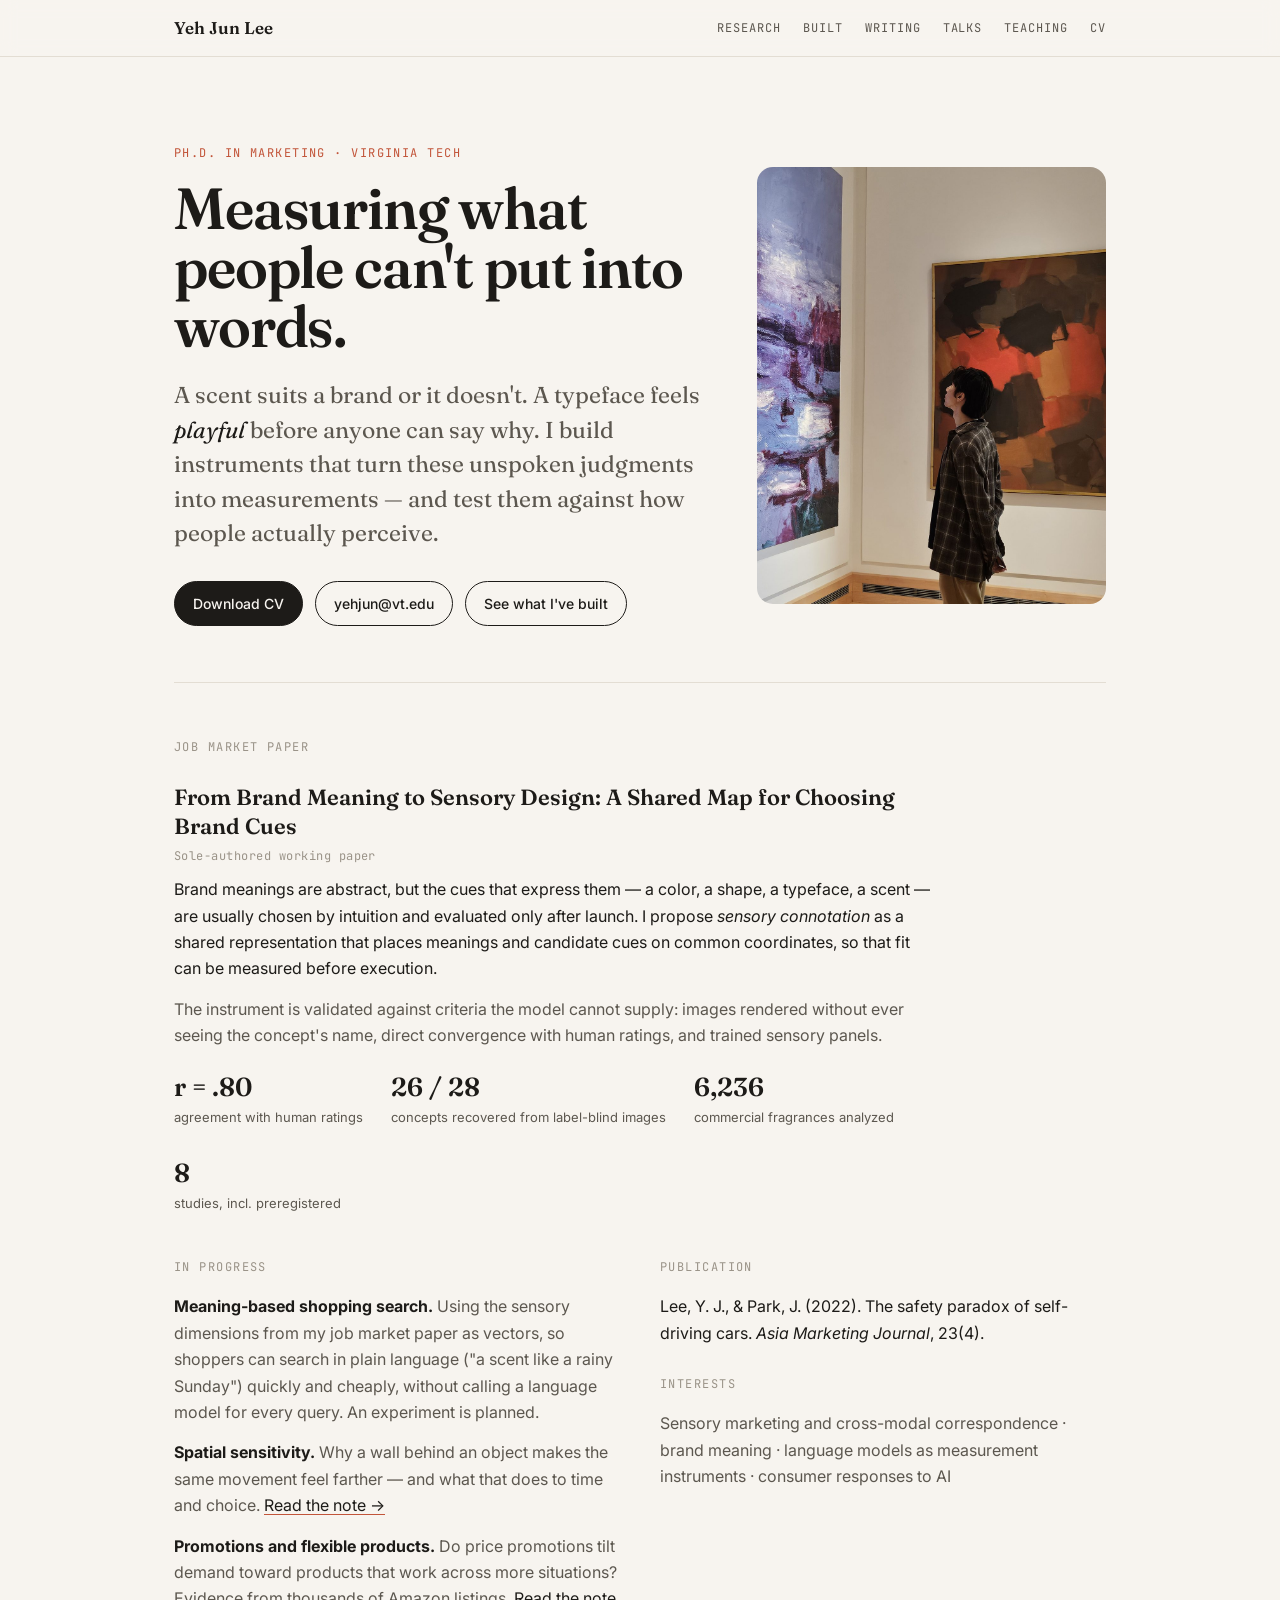
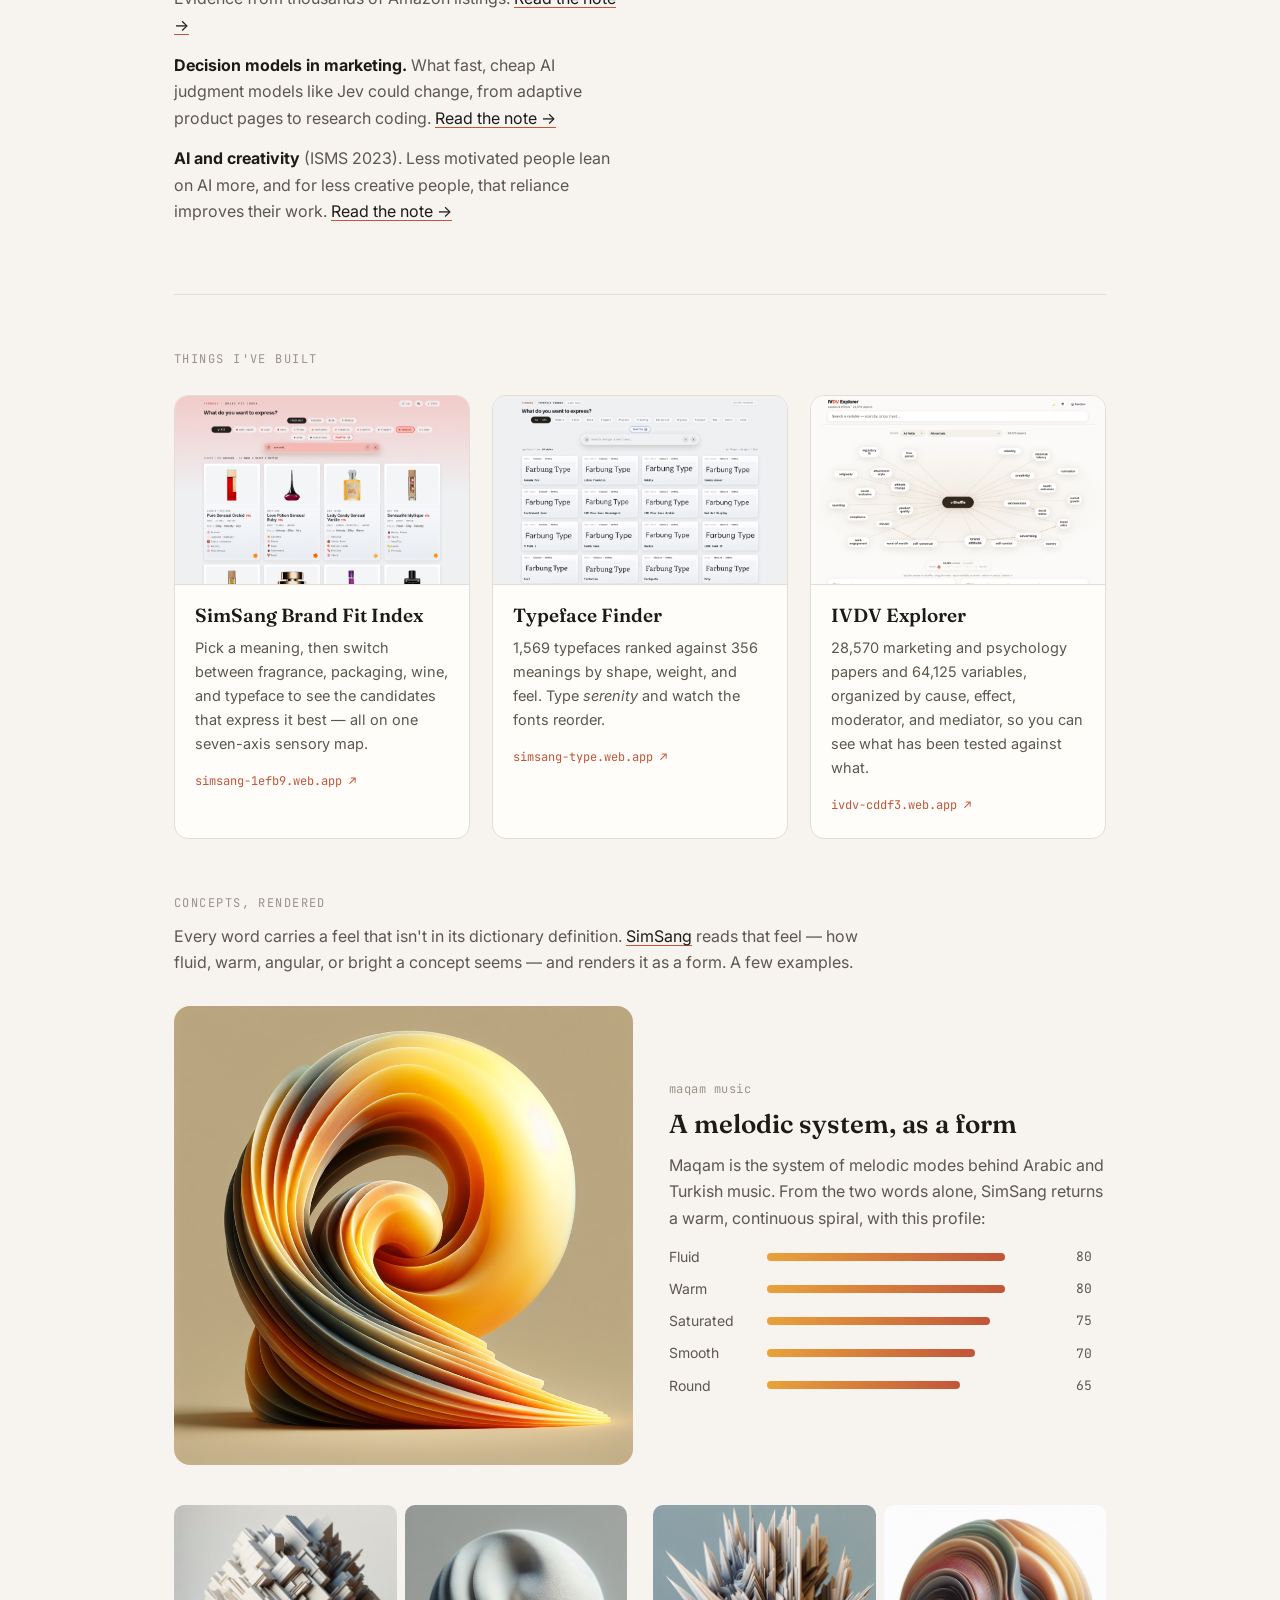
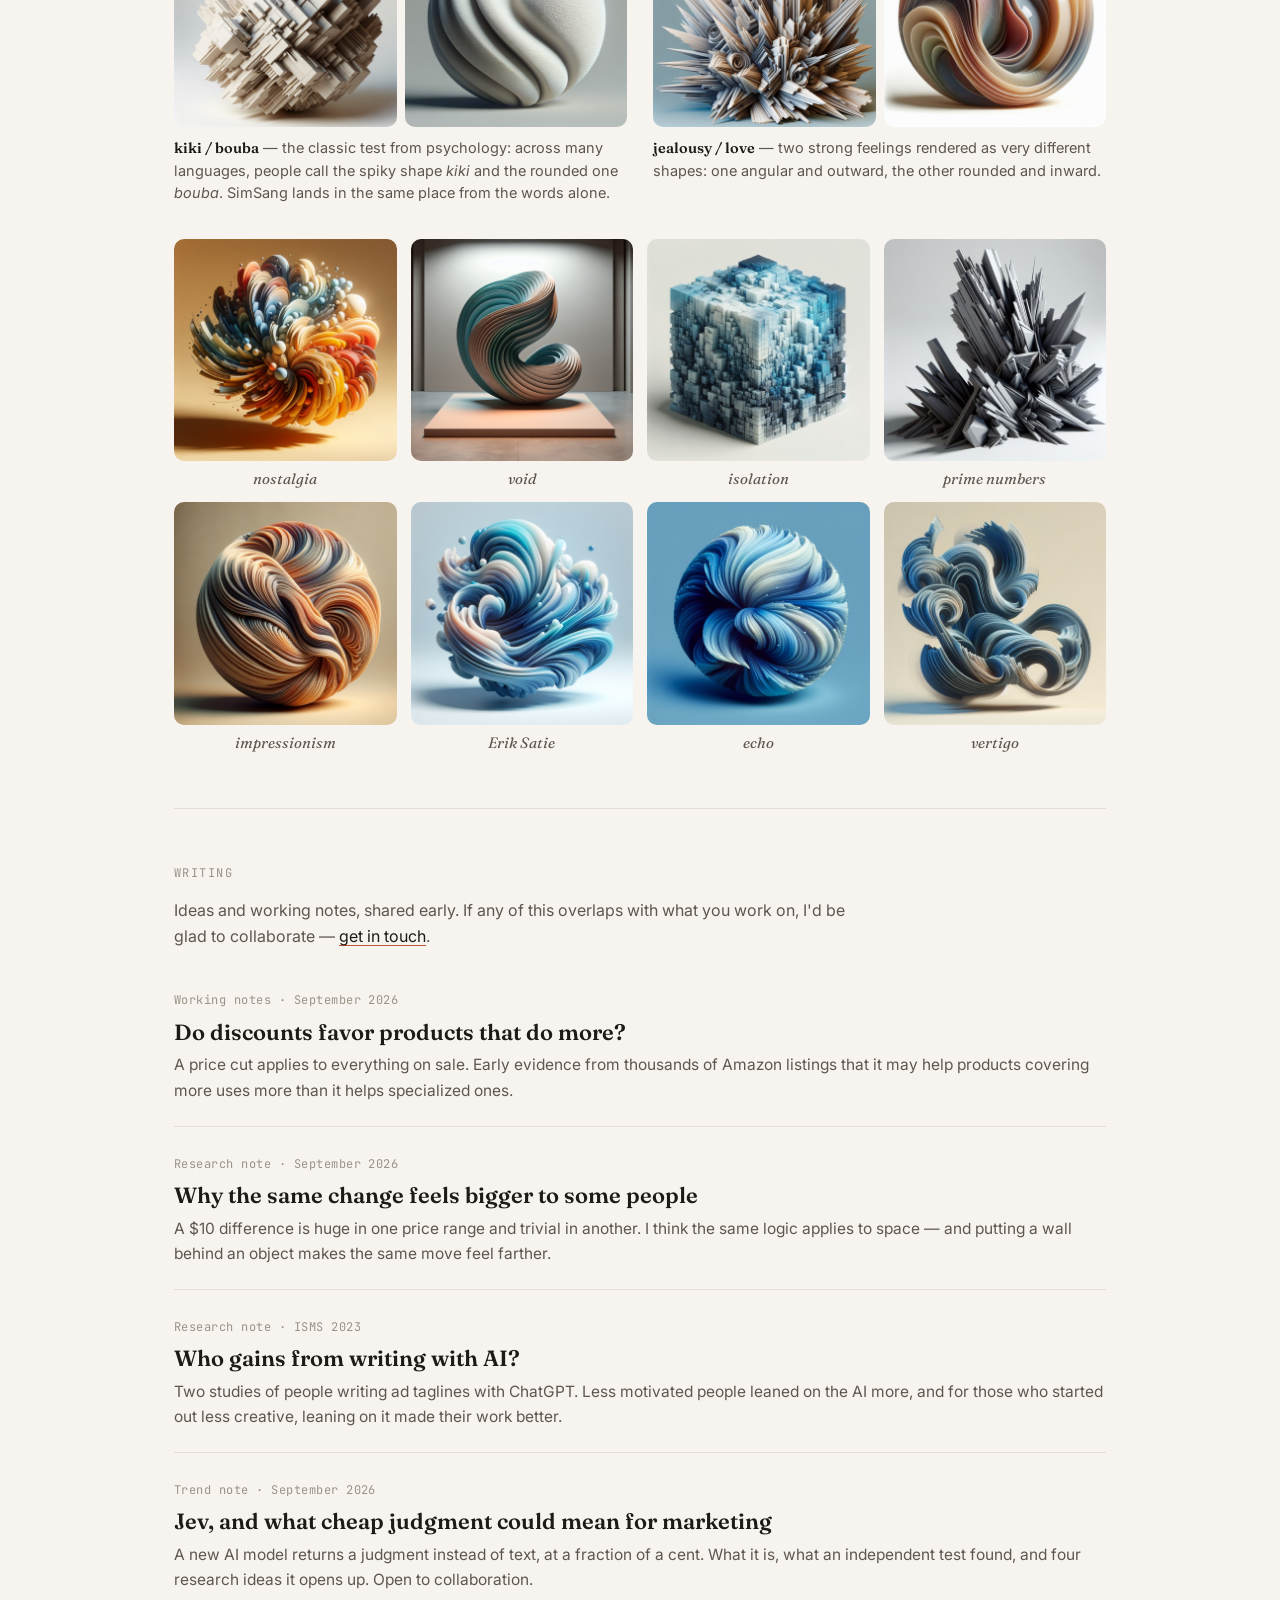
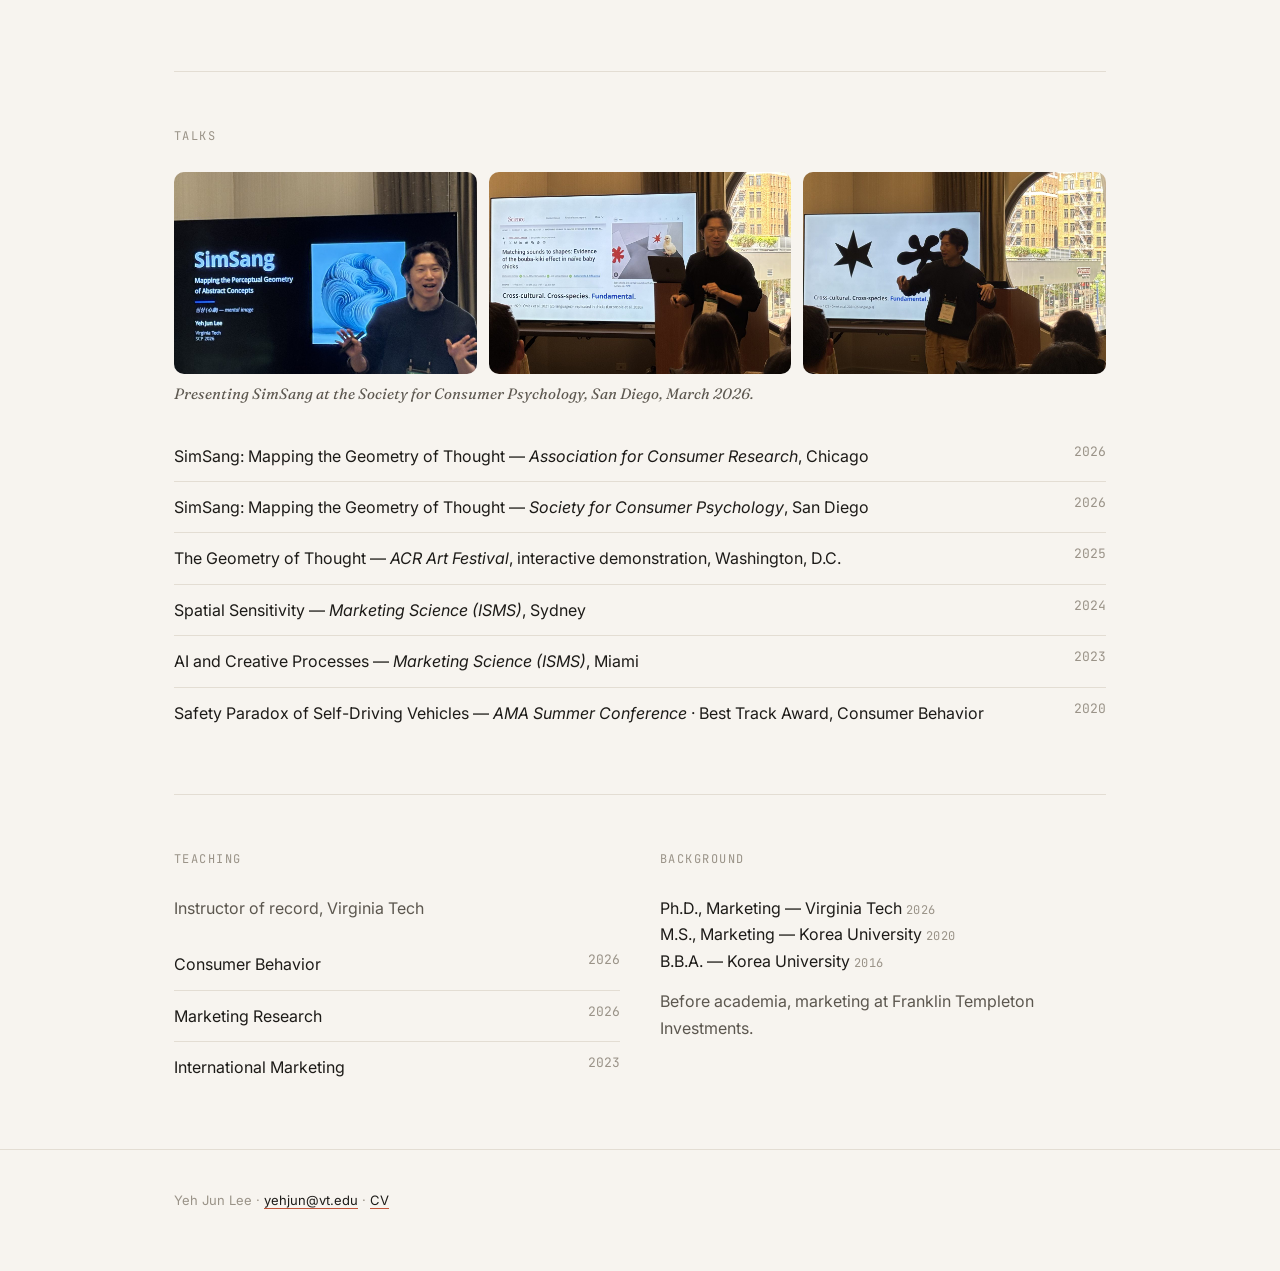
==== index.html @ f9f18fdb "Add gallery hero photo and SCP 2026 talk photos Co-Authored-By: Claude Opus 5.5 <noreply@anthropic.c" ====
<!doctype html>
<html lang="en">
<head>
<meta charset="utf-8">
<meta name="viewport" content="width=device-width, initial-scale=1">
<title>Yeh Jun Lee</title>
<meta name="description" content="Yeh Jun Lee — Ph.D. in Marketing, Virginia Tech. Measuring what people can't put into words: sensory meaning, brand cues, and language models as validated instruments.">
<link rel="preconnect" href="https://fonts.googleapis.com"><link rel="preconnect" href="https://fonts.gstatic.com" crossorigin>
<link href="https://fonts.googleapis.com/css2?family=Fraunces:opsz,wght@9..144,400;9..144,600&family=Inter:wght@400;500;600&family=JetBrains+Mono:wght@400&display=swap" rel="stylesheet">
<link rel="stylesheet" href="style.css">
</head>
<body>

<nav><div class="wrap">
  <a class="name" href="#">Yeh Jun Lee</a>
  <div class="links"><a href="#research">Research</a><a href="#built">Built</a><a href="#writing">Writing</a><a href="#talks">Talks</a><a href="#teaching">Teaching</a><a href="Lee_YehJun_CV.pdf">CV</a></div>
</div></nav>

<div class="wrap">

<header class="hero">
  <div>
    <p class="kicker">Ph.D. in Marketing · Virginia Tech</p>
    <h1>Measuring what people can't put into words.</h1>
    <p class="lede">A scent suits a brand or it doesn't. A typeface feels <em>playful</em> before anyone can say why. I build instruments that turn these unspoken judgments into measurements — and test them against how people actually perceive.</p>
    <div class="meta">
      <a class="btn solid" href="Lee_YehJun_CV.pdf">Download CV</a>
      <a class="btn" href="mailto:yehjun@vt.edu">yehjun@vt.edu</a>
      <a class="btn" href="#built">See what I've built</a>
    </div>
  </div>
  <figure class="hero-photo"><img src="img/photos/gallery.jpg" alt="Yeh Jun Lee looking at abstract paintings in a gallery"></figure>
</header>

<section id="research">
  <h2>Job market paper</h2>
  <div class="paper">
    <h3>From Brand Meaning to Sensory Design: A Shared Map for Choosing Brand Cues</h3>
    <span class="tag">Sole-authored working paper</span>
    <p>Brand meanings are abstract, but the cues that express them — a color, a shape, a typeface, a scent — are usually chosen by intuition and evaluated only after launch. I propose <em>sensory connotation</em> as a shared representation that places meanings and candidate cues on common coordinates, so that fit can be measured before execution.</p>
    <p class="muted">The instrument is validated against criteria the model cannot supply: images rendered without ever seeing the concept's name, direct convergence with human ratings, and trained sensory panels.</p>
    <div class="stats">
      <div class="stat"><b>r = .80</b><span>agreement with human ratings</span></div>
      <div class="stat"><b>26 / 28</b><span>concepts recovered from label-blind images</span></div>
      <div class="stat"><b>6,236</b><span>commercial fragrances analyzed</span></div>
      <div class="stat"><b>8</b><span>studies, incl. preregistered</span></div>
    </div>
  </div>

  <div class="two" style="margin-top:44px">
    <div>
      <h2 style="margin-bottom:18px">In progress</h2>
      <p><b>Meaning-based shopping search.</b> <span class="muted">Using the sensory dimensions from my job market paper as vectors, so shoppers can search in plain language ("a scent like a rainy Sunday") quickly and cheaply, without calling a language model for every query. An experiment is planned.</span></p>
      <p><b>Spatial sensitivity.</b> <span class="muted">Why a wall behind an object makes the same movement feel farther — and what that does to time and choice.</span> <a class="inline" href="writing/spatial-sensitivity.html">Read the note →</a></p>
      <p><b>Promotions and flexible products.</b> <span class="muted">Do price promotions tilt demand toward products that work across more situations? Evidence from thousands of Amazon listings.</span> <a class="inline" href="writing/discounts-and-flexible-products.html">Read the note →</a></p>
      <p><b>Decision models in marketing.</b> <span class="muted">What fast, cheap AI judgment models like Jev could change, from adaptive product pages to research coding.</span> <a class="inline" href="writing/pages-that-decide.html">Read the note →</a></p>
      <p><b>AI and creativity</b> <span class="muted">(ISMS 2023). Less motivated people lean on AI more, and for less creative people, that reliance improves their work.</span> <a class="inline" href="writing/ai-and-creativity.html">Read the note →</a></p>
    </div>
    <div>
      <h2 style="margin-bottom:18px">Publication</h2>
      <p>Lee, Y. J., &amp; Park, J. (2022). The safety paradox of self-driving cars. <em>Asia Marketing Journal</em>, 23(4).</p>
      <h2 style="margin:30px 0 18px">Interests</h2>
      <p class="muted">Sensory marketing and cross-modal correspondence · brand meaning · language models as measurement instruments · consumer responses to AI</p>
    </div>
  </div>
</section>

<section id="built">
  <h2>Things I've built</h2>
  <div class="grid">
    <a class="card" href="https://simsang-1efb9.web.app/" target="_blank" rel="noopener">
      <img src="img/brandfit.jpg" alt="SimSang Brand Fit Index">
      <div class="body"><h3>SimSang Brand Fit Index</h3>
      <p>Pick a meaning, then switch between fragrance, packaging, wine, and typeface to see the candidates that express it best — all on one seven-axis sensory map.</p>
      <span class="go">simsang-1efb9.web.app ↗</span></div>
    </a>
    <a class="card" href="https://simsang-type.web.app/" target="_blank" rel="noopener">
      <img src="img/typeface.jpg" alt="SimSang Typeface Finder">
      <div class="body"><h3>Typeface Finder</h3>
      <p>1,569 typefaces ranked against 356 meanings by shape, weight, and feel. Type <em>serenity</em> and watch the fonts reorder.</p>
      <span class="go">simsang-type.web.app ↗</span></div>
    </a>
    <a class="card" href="https://ivdv-cddf3.web.app/" target="_blank" rel="noopener">
      <img src="img/ivdv.jpg" alt="IVDV Explorer">
      <div class="body"><h3>IVDV Explorer</h3>
      <p>28,570 marketing and psychology papers and 64,125 variables, organized by cause, effect, moderator, and mediator, so you can see what has been tested against what.</p>
      <span class="go">ivdv-cddf3.web.app ↗</span></div>
    </a>
  </div>

  <h2 style="margin:56px 0 12px">Concepts, rendered</h2>
  <p class="muted" style="max-width:700px">Every word carries a feel that isn't in its dictionary definition. <a class="inline" href="https://simsang-202503.onrender.com/" target="_blank" rel="noopener">SimSang</a> reads that feel — how fluid, warm, angular, or bright a concept seems — and renders it as a form. A few examples.</p>

  <div class="feature">
    <img src="img/simsang/maqam-music.jpg" alt="maqam music, rendered by SimSang">
    <div class="feature-text">
      <span class="tag">maqam music</span>
      <h3>A melodic system, as a form</h3>
      <p class="muted">Maqam is the system of melodic modes behind Arabic and Turkish music. From the two words alone, SimSang returns a warm, continuous spiral, with this profile:</p>
      <div class="bars">
        <div><span>Fluid</span><i style="--v:80"></i><b>80</b></div>
        <div><span>Warm</span><i style="--v:80"></i><b>80</b></div>
        <div><span>Saturated</span><i style="--v:75"></i><b>75</b></div>
        <div><span>Smooth</span><i style="--v:70"></i><b>70</b></div>
        <div><span>Round</span><i style="--v:65"></i><b>65</b></div>
      </div>
    </div>
  </div>

  <div class="pairs">
    <figure class="pair">
      <div><img src="img/simsang/kiki.jpg" alt="kiki" loading="lazy"><img src="img/simsang/bouba.jpg" alt="bouba" loading="lazy"></div>
      <figcaption><b>kiki / bouba</b> — the classic test from psychology: across many languages, people call the spiky shape <em>kiki</em> and the rounded one <em>bouba</em>. SimSang lands in the same place from the words alone.</figcaption>
    </figure>
    <figure class="pair">
      <div><img src="img/simsang/jealousy.jpg" alt="jealousy" loading="lazy"><img src="img/simsang/love.jpg" alt="love" loading="lazy"></div>
      <figcaption><b>jealousy / love</b> — two strong feelings rendered as very different shapes: one angular and outward, the other rounded and inward.</figcaption>
    </figure>
  </div>

  <div class="gallery">
    <figure><img src="img/simsang/nostalgia.jpg" alt="nostalgia" loading="lazy"><figcaption>nostalgia</figcaption></figure>
    <figure><img src="img/simsang/void.jpg" alt="void" loading="lazy"><figcaption>void</figcaption></figure>
    <figure><img src="img/simsang/isolation.jpg" alt="isolation" loading="lazy"><figcaption>isolation</figcaption></figure>
    <figure><img src="img/simsang/prime-numbers.jpg" alt="prime numbers" loading="lazy"><figcaption>prime numbers</figcaption></figure>
    <figure><img src="img/simsang/impressionism.jpg" alt="impressionism" loading="lazy"><figcaption>impressionism</figcaption></figure>
    <figure><img src="img/simsang/erik-satie.jpg" alt="Erik Satie" loading="lazy"><figcaption>Erik Satie</figcaption></figure>
    <figure><img src="img/simsang/echo.jpg" alt="echo" loading="lazy"><figcaption>echo</figcaption></figure>
    <figure><img src="img/simsang/vertigo.jpg" alt="vertigo" loading="lazy"><figcaption>vertigo</figcaption></figure>
  </div>
</section>

<section id="writing" class="writing">
  <h2>Writing</h2>
  <p class="muted" style="max-width:680px;margin-top:-12px">Ideas and working notes, shared early. If any of this overlaps with what you work on, I'd be glad to collaborate — <a class="inline" href="mailto:yehjun@vt.edu">get in touch</a>.</p>
  <a class="entry" href="writing/discounts-and-flexible-products.html">
    <span class="tag">Working notes · September 2026</span>
    <h3>Do discounts favor products that do more?</h3>
    <p>A price cut applies to everything on sale. Early evidence from thousands of Amazon listings that it may help products covering more uses more than it helps specialized ones.</p>
  </a>
  <a class="entry" href="writing/spatial-sensitivity.html">
    <span class="tag">Research note · September 2026</span>
    <h3>Why the same change feels bigger to some people</h3>
    <p>A $10 difference is huge in one price range and trivial in another. I think the same logic applies to space — and putting a wall behind an object makes the same move feel farther.</p>
  </a>
  <a class="entry" href="writing/ai-and-creativity.html">
    <span class="tag">Research note · ISMS 2023</span>
    <h3>Who gains from writing with AI?</h3>
    <p>Two studies of people writing ad taglines with ChatGPT. Less motivated people leaned on the AI more, and for those who started out less creative, leaning on it made their work better.</p>
  </a>
  <a class="entry" href="writing/pages-that-decide.html">
    <span class="tag">Trend note · September 2026</span>
    <h3>Jev, and what cheap judgment could mean for marketing</h3>
    <p>A new AI model returns a judgment instead of text, at a fraction of a cent. What it is, what an independent test found, and four research ideas it opens up. Open to collaboration.</p>
  </a>
</section>

<section id="talks">
  <h2>Talks</h2>
  <div class="talk-photos">
    <img src="img/photos/scp-title.jpg" alt="Yeh Jun Lee opening the SimSang talk" loading="lazy">
    <img src="img/photos/scp-boubakiki.jpg" alt="Yeh Jun Lee presenting evidence of the bouba–kiki effect" loading="lazy">
    <img src="img/photos/scp-shapes.jpg" alt="Yeh Jun Lee in front of the spiky and rounded bouba–kiki shapes" loading="lazy">
  </div>
  <p class="photo-cap">Presenting SimSang at the Society for Consumer Psychology, San Diego, March 2026.</p>
  <ul class="list">
    <li><span>SimSang: Mapping the Geometry of Thought — <em>Association for Consumer Research</em>, Chicago</span><span class="yr">2026</span></li>
    <li><span>SimSang: Mapping the Geometry of Thought — <em>Society for Consumer Psychology</em>, San Diego</span><span class="yr">2026</span></li>
    <li><span>The Geometry of Thought — <em>ACR Art Festival</em>, interactive demonstration, Washington, D.C.</span><span class="yr">2025</span></li>
    <li><span>Spatial Sensitivity — <em>Marketing Science (ISMS)</em>, Sydney</span><span class="yr">2024</span></li>
    <li><span>AI and Creative Processes — <em>Marketing Science (ISMS)</em>, Miami</span><span class="yr">2023</span></li>
    <li><span>Safety Paradox of Self-Driving Vehicles — <em>AMA Summer Conference</em> · Best Track Award, Consumer Behavior</span><span class="yr">2020</span></li>
  </ul>
</section>

<section id="teaching">
  <div class="two">
    <div>
      <h2>Teaching</h2>
      <p class="muted" style="margin-bottom:18px">Instructor of record, Virginia Tech</p>
      <ul class="list">
        <li><span>Consumer Behavior</span><span class="yr">2026</span></li>
        <li><span>Marketing Research</span><span class="yr">2026</span></li>
        <li><span>International Marketing</span><span class="yr">2023</span></li>
      </ul>
    </div>
    <div>
      <h2>Background</h2>
      <p>Ph.D., Marketing — Virginia Tech <span class="tag">2026</span><br>
      M.S., Marketing — Korea University <span class="tag">2020</span><br>
      B.B.A. — Korea University <span class="tag">2016</span></p>
      <p class="muted">Before academia, marketing at Franklin Templeton Investments.</p>
    </div>
  </div>
</section>

</div>

<footer><div class="wrap">Yeh Jun Lee · <a class="inline" href="mailto:yehjun@vt.edu">yehjun@vt.edu</a> · <a class="inline" href="Lee_YehJun_CV.pdf">CV</a></div></footer>
</body>
</html>
---- style.css ----
:root{--c1:#2a78d6;--c2:#eb6834;--bg:#f7f4ef;--ink:#1d1b18;--soft:#5c574f;--faint:#9a9388;--line:#e3ddd3;--card:#fffdf9;--accent:#c2553a}
@media (prefers-color-scheme:dark){:root{--c1:#3987e5;--c2:#d95926;--bg:#1c1a17;--ink:#f1ece4;--soft:#b5ada1;--faint:#7d766c;--line:#34302a;--card:#24211d;--accent:#e07a5c}}
*{box-sizing:border-box}
html{scroll-behavior:smooth}
body{margin:0;background:var(--bg);color:var(--ink);font:16px/1.65 Inter,system-ui,-apple-system,sans-serif;-webkit-font-smoothing:antialiased}
.wrap{max-width:980px;margin:0 auto;padding:0 24px}
nav{position:sticky;top:0;z-index:5;background:color-mix(in srgb,var(--bg) 88%,transparent);backdrop-filter:blur(8px);border-bottom:1px solid var(--line)}
nav .wrap{display:flex;justify-content:space-between;align-items:center;height:56px}
nav .name{white-space:nowrap;font-family:Fraunces,serif;font-weight:600;font-size:17px;color:var(--ink);text-decoration:none}
nav .links{display:flex;gap:22px;flex-wrap:wrap}
nav .links a{font:400 12px/1 "JetBrains Mono",monospace;letter-spacing:.08em;text-transform:uppercase;color:var(--soft);text-decoration:none}
nav .links a:hover{color:var(--accent)}
header{padding:88px 0 56px}
.kicker{font:400 12px "JetBrains Mono",monospace;letter-spacing:.12em;text-transform:uppercase;color:var(--accent);margin:0 0 18px}
h1{font:600 clamp(40px,7vw,68px)/1.02 Fraunces,serif;margin:0 0 22px;letter-spacing:-.02em}
.lede{font:400 clamp(19px,2.4vw,23px)/1.5 Fraunces,serif;color:var(--soft);max-width:680px;margin:0 0 30px}
.lede em{color:var(--ink);font-style:italic}
.meta{display:flex;gap:12px;flex-wrap:wrap}
.btn{display:inline-block;padding:10px 18px;border:1px solid var(--ink);border-radius:999px;color:var(--ink);text-decoration:none;font-size:14px;font-weight:500}
.btn.solid{background:var(--ink);color:var(--bg)}
.btn:hover{border-color:var(--accent);color:var(--accent)}.btn.solid:hover{background:var(--accent);color:#fff}
section{scroll-margin-top:64px;padding:56px 0;border-top:1px solid var(--line)}
h2{font:400 12px "JetBrains Mono",monospace;letter-spacing:.12em;text-transform:uppercase;color:var(--faint);margin:0 0 28px}
h3{font:600 22px/1.3 Fraunces,serif;margin:0 0 8px}
p{margin:0 0 14px}
.muted{color:var(--soft)}
.tag{font:400 12px "JetBrains Mono",monospace;color:var(--faint);letter-spacing:.04em}
.paper{max-width:760px}
.paper .tag{display:block;margin-bottom:12px}
.stats{display:flex;gap:28px;flex-wrap:wrap;margin:22px 0 4px}
.stat b{display:block;font:600 26px Fraunces,serif}.stat span{font-size:13px;color:var(--soft)}
.grid{display:grid;grid-template-columns:repeat(auto-fit,minmax(280px,1fr));gap:22px}
.card{background:var(--card);border:1px solid var(--line);border-radius:14px;overflow:hidden;text-decoration:none;color:var(--ink);display:flex;flex-direction:column;transition:transform .2s,border-color .2s}
.card:hover{transform:translateY(-3px);border-color:var(--accent)}
.card img{width:100%;aspect-ratio:14/9;object-fit:cover;object-position:top;display:block;border-bottom:1px solid var(--line)}
.card .body{padding:18px 20px 22px}
.card h3{font-size:19px}
.card p{font-size:14.5px;color:var(--soft);margin:0 0 10px}
.card .go{font:400 12px "JetBrains Mono",monospace;color:var(--accent)}
.gallery{display:grid;grid-template-columns:repeat(4,1fr);gap:14px;margin-top:8px}
.gallery figure{margin:0}
.gallery img{width:100%;aspect-ratio:1;object-fit:cover;border-radius:10px;display:block}
.gallery figcaption{font:italic 400 15px Fraunces,serif;color:var(--soft);margin-top:8px;text-align:center}
.list{list-style:none;padding:0;margin:0}
.list li{padding:12px 0;border-bottom:1px solid var(--line);display:grid;grid-template-columns:1fr auto;gap:16px}
.list li:last-child{border-bottom:0}
.list .yr{font:400 13px "JetBrains Mono",monospace;color:var(--faint);white-space:nowrap}
.two{display:grid;grid-template-columns:1fr 1fr;gap:40px}
footer{padding:40px 0 60px;border-top:1px solid var(--line);color:var(--faint);font-size:13px}
a.inline{color:var(--ink);text-decoration-color:var(--accent);text-underline-offset:3px}
@media (max-width:720px){.gallery{grid-template-columns:repeat(2,1fr)}.two{grid-template-columns:1fr;gap:28px}nav .links{gap:14px}nav .links a:not(:last-child){display:none}header{padding:56px 0 40px}.list li{grid-template-columns:1fr}}

/* ---- writing ---- */
.post{max-width:700px;margin:0 auto;padding:72px 0 40px}
.post .kicker{margin-bottom:14px}
.post h1{font-size:clamp(34px,5.4vw,50px);margin-bottom:16px}
.post .dek{font:400 21px/1.5 Fraunces,serif;color:var(--soft);margin:0 0 14px}
.post .byline{font:400 12px "JetBrains Mono",monospace;color:var(--faint);letter-spacing:.06em;margin:0 0 44px;padding-bottom:28px;border-bottom:1px solid var(--line)}
.post p{font-size:17.5px;line-height:1.75;margin:0 0 22px}
.post h2{font:600 26px/1.3 Fraunces,serif;color:var(--ink);letter-spacing:0;text-transform:none;margin:48px 0 16px}
.post h3{font-size:20px;margin:30px 0 10px}
.post blockquote{margin:30px 0;padding:4px 0 4px 22px;border-left:3px solid var(--accent);font:italic 400 21px/1.5 Fraunces,serif;color:var(--ink)}
.post .formula{font:400 16px "JetBrains Mono",monospace;background:var(--card);border:1px solid var(--line);border-radius:10px;padding:16px 20px;margin:24px 0;overflow-x:auto}
.post ul,.post ol{padding-left:22px;margin:0 0 22px}.post li{font-size:17px;line-height:1.7;margin-bottom:8px}
.post .note{font-size:14.5px;color:var(--soft);background:var(--card);border:1px solid var(--line);border-radius:10px;padding:16px 20px;margin:32px 0}
.post .sources{font-size:14px;color:var(--soft);border-top:1px solid var(--line);margin-top:48px;padding-top:20px}
.post .sources a{color:var(--soft)}
.post a{color:var(--ink);text-decoration-color:var(--accent);text-underline-offset:3px}
.back{font:400 12px "JetBrains Mono",monospace;letter-spacing:.08em;text-transform:uppercase;color:var(--soft);text-decoration:none}
.back:hover{color:var(--accent)}
.writing a.entry{display:block;padding:22px 0;border-bottom:1px solid var(--line);text-decoration:none;color:var(--ink)}
.writing a.entry:last-child{border-bottom:0}
.writing a.entry h3{margin:6px 0 6px;transition:color .2s}
.writing a.entry:hover h3{color:var(--accent)}
.writing a.entry p{color:var(--soft);margin:0;font-size:15.5px}

/* ---- concepts gallery ---- */
.feature{display:grid;grid-template-columns:1.05fr 1fr;gap:36px;align-items:center;margin:30px 0 40px}
.feature img{width:100%;border-radius:16px;display:block}
.feature h3{font-size:26px;margin:8px 0 10px}
.bars{display:grid;gap:9px;margin-top:10px}
.bars div{display:grid;grid-template-columns:86px 1fr 30px;align-items:center;gap:12px;font-size:14px}
.bars span{color:var(--soft)}
.bars i{display:block;height:8px;border-radius:99px;background:linear-gradient(90deg,#e9a23b,var(--accent));width:calc(var(--v) * 1%);}
.bars b{font:400 13px "JetBrains Mono",monospace;color:var(--soft)}
.pairs{display:grid;grid-template-columns:1fr 1fr;gap:26px;margin-bottom:34px}
.pair{margin:0}
.pair div{display:grid;grid-template-columns:1fr 1fr;gap:8px}
.pair img{width:100%;aspect-ratio:1;object-fit:cover;border-radius:10px;display:block}
.pair figcaption{font-size:14.5px;color:var(--soft);margin-top:10px;line-height:1.55}
.pair figcaption b{color:var(--ink);font-family:Fraunces,serif;font-weight:600}
@media (max-width:720px){.feature,.pairs{grid-template-columns:1fr;gap:22px}}

/* figures and charts */
.fig{margin:30px -40px 34px}
.fig .row{display:grid;grid-template-columns:1fr 1fr;gap:14px}
.fig img{width:100%;display:block;border-radius:12px;border:1px solid var(--line);background:#fff}
.fig .lab{font:400 11px "JetBrains Mono",monospace;letter-spacing:.08em;text-transform:uppercase;color:var(--faint);margin-top:8px}
.fig figcaption{font-size:14.5px;color:var(--soft);margin-top:12px;line-height:1.6;padding:0 40px}
.chart{background:var(--card);border:1px solid var(--line);border-radius:14px;padding:22px 24px 16px;margin:30px -40px 34px}
.chart .ctitle{font:600 17px/1.35 Inter,sans-serif;margin:0 0 4px}
.chart .csub{font-size:13.5px;color:var(--soft);margin:0 0 12px}
.chart figcaption{font-size:14px;color:var(--soft);margin-top:10px;line-height:1.6}
.chart svg{width:100%;height:auto;display:block;overflow:visible}
.clegend{display:flex;gap:18px;flex-wrap:wrap;font-size:13px;color:var(--soft);margin:4px 0 10px}
.clegend i{display:inline-block;width:11px;height:11px;border-radius:3px;margin-right:7px;vertical-align:-1px}
.clegend i.s0,.cbar.s0{background:var(--c1);fill:var(--c1)}
.clegend i.s1,.cbar.s1{background:var(--c2);fill:var(--c2)}
.cpanels{display:grid;grid-template-columns:repeat(auto-fit,minmax(130px,1fr));gap:10px 18px}
.cpt{font:600 13.5px Inter,sans-serif;text-align:center}.cps{font-size:12px;color:var(--faint);text-align:center}
.cfoot{font:400 11.5px "JetBrains Mono",monospace;color:var(--soft);text-align:center;margin-top:2px}
.ct{font:400 11.5px Inter,sans-serif;fill:var(--soft)}.cs{font:400 11px Inter,sans-serif;fill:var(--faint)}
.cl{font:500 13px Inter,sans-serif;fill:var(--ink)}.cval{font:600 12.5px Inter,sans-serif;fill:var(--ink)}
.cbase{stroke:var(--faint);stroke-width:1}.cgrid{stroke:var(--line);stroke-width:1}.czero{stroke:var(--faint);stroke-width:1;stroke-dasharray:3 3}
.cci{stroke:var(--c1);stroke-width:2;stroke-linecap:round}.cdot{fill:var(--c1);stroke:var(--card);stroke-width:2}
.cci.m{stroke:var(--faint)}.cdot.m{fill:var(--faint)}
.cband{fill:var(--c1);opacity:.14}.cline{fill:none;stroke:var(--c1);stroke-width:2}.ccross{stroke:var(--faint);stroke-width:1}
.chit{fill:transparent;cursor:crosshair}
.ctip{position:fixed;z-index:50;display:none;pointer-events:none;background:var(--ink);color:var(--bg);font:400 12.5px/1.45 Inter,sans-serif;padding:8px 11px;border-radius:8px;max-width:260px;box-shadow:0 4px 18px rgba(0,0,0,.18)}
.ctable{margin-top:10px;font-size:13px}.ctable summary{cursor:pointer;color:var(--faint);font:400 11px "JetBrains Mono",monospace;letter-spacing:.06em;text-transform:uppercase}
.ctable table{margin-top:10px}
.diagram{background:var(--card);border:1px solid var(--line);border-radius:14px;padding:22px 24px;margin:30px -40px 34px}
.diagram svg{width:100%;height:auto;display:block}
.diagram figcaption{font-size:14px;color:var(--soft);margin-top:12px;line-height:1.6}
.d-box{fill:var(--bg);stroke:var(--line);stroke-width:1.5}.d-hot{fill:var(--bg);stroke:var(--c1);stroke-width:2}.d-warm{fill:var(--bg);stroke:var(--c2);stroke-width:2}
.d-t{font:500 13.5px Inter,sans-serif;fill:var(--ink)}.d-s{font:400 11.5px Inter,sans-serif;fill:var(--soft)}.d-m{font:400 11px "JetBrains Mono",monospace;fill:var(--soft)}
.d-a{stroke:var(--faint);stroke-width:1.5;fill:none}.d-ah{fill:var(--faint)}
.d-c1{fill:var(--c1)}.d-c2{fill:var(--c2)}.d-s1{stroke:var(--c1)}.d-s2{stroke:var(--c2)}
.cards3{display:grid;grid-template-columns:repeat(3,1fr);gap:12px;margin:24px 0}
.cards3>div{background:var(--card);border:1px solid var(--line);border-radius:12px;padding:16px 18px;font-size:14.5px;color:var(--soft);line-height:1.55}
.cards3 b{display:block;color:var(--ink);font-size:15px;margin-bottom:6px}
@media (max-width:820px){.fig,.chart,.diagram{margin:26px 0}.fig figcaption{padding:0}.cards3{grid-template-columns:1fr}}
@media (max-width:520px){.fig .row{grid-template-columns:1fr}.chart,.diagram{padding:16px 14px}}
.post table{width:100%;border-collapse:collapse;font-size:15px;margin:10px 0 24px}
.post th,.post td{text-align:left;padding:10px 10px;border-bottom:1px solid var(--line);vertical-align:top}
.post th{font:400 11px "JetBrains Mono",monospace;letter-spacing:.08em;text-transform:uppercase;color:var(--faint)}
.post .ctable table{font-size:13px}.post .ctable td{padding:6px 8px}
.tablewrap{overflow-x:auto}
.hero{display:grid;grid-template-columns:1.3fr .85fr;gap:48px;align-items:center}
.hero h1{font-size:clamp(38px,5.4vw,58px)}
.hero-photo{margin:0}
.hero-photo img{width:100%;aspect-ratio:4/5;object-fit:cover;border-radius:16px;display:block}
.talk-photos{display:grid;grid-template-columns:repeat(3,1fr);gap:12px}
.talk-photos img{width:100%;aspect-ratio:3/2;object-fit:cover;border-radius:10px;display:block}
.photo-cap{font:italic 400 15px Fraunces,serif;color:var(--soft);margin:10px 0 28px}
@media (max-width:820px){.hero{grid-template-columns:1fr;gap:32px}.hero-photo{max-width:420px}}
@media (max-width:600px){.talk-photos{grid-template-columns:1fr 1fr}.talk-photos img:first-child{grid-column:1/-1}}
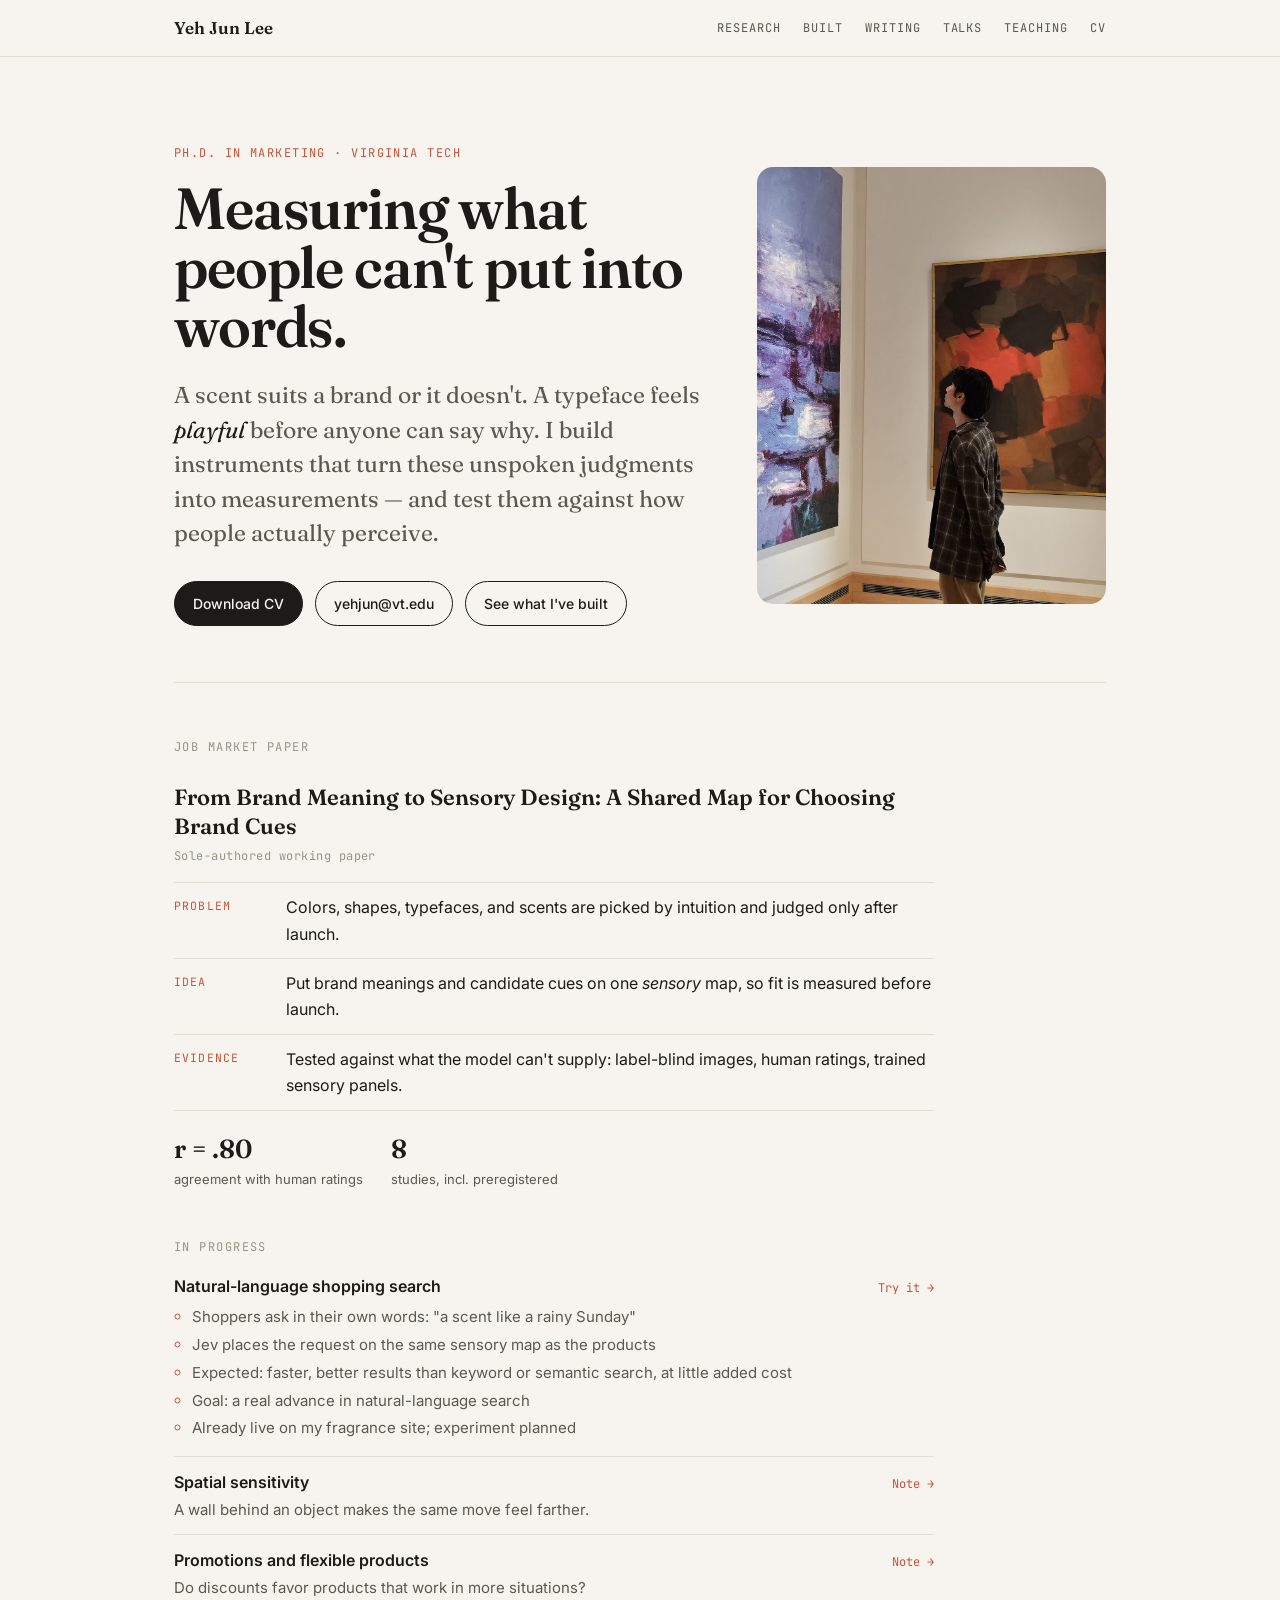
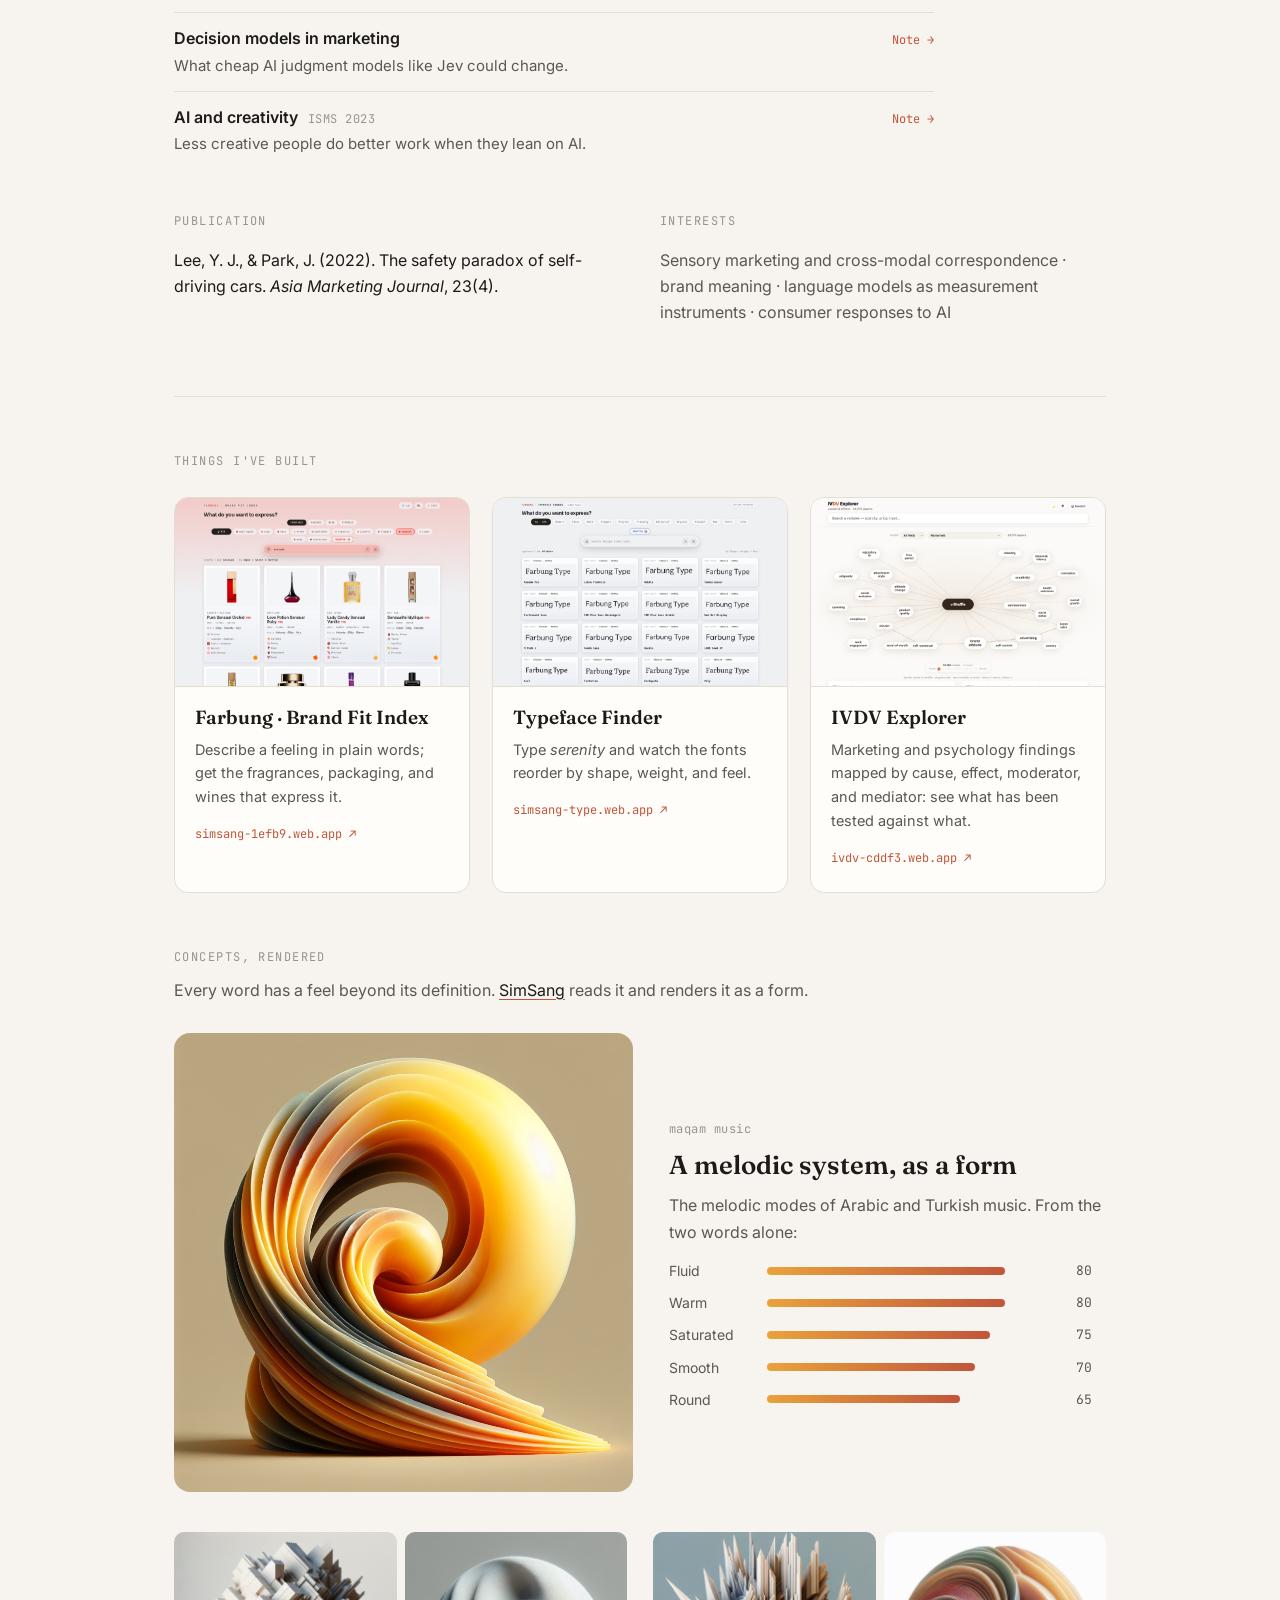
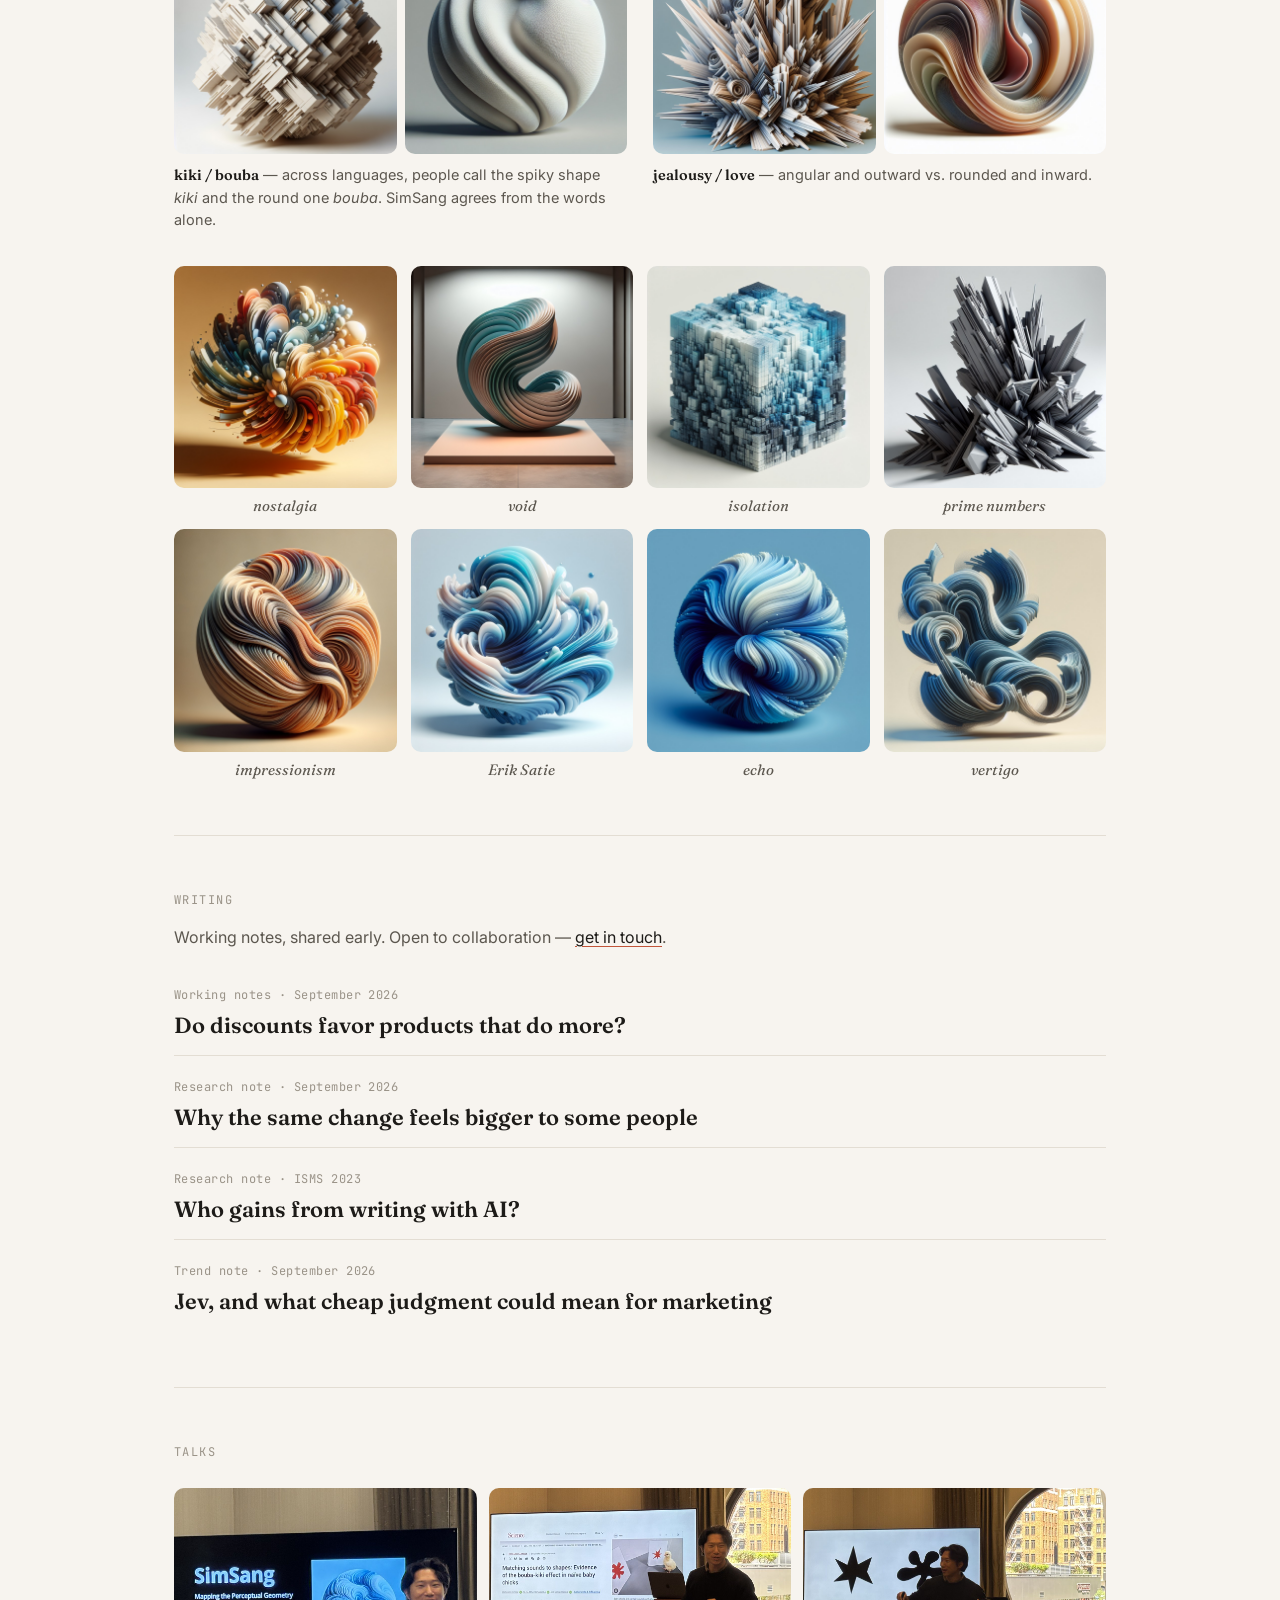
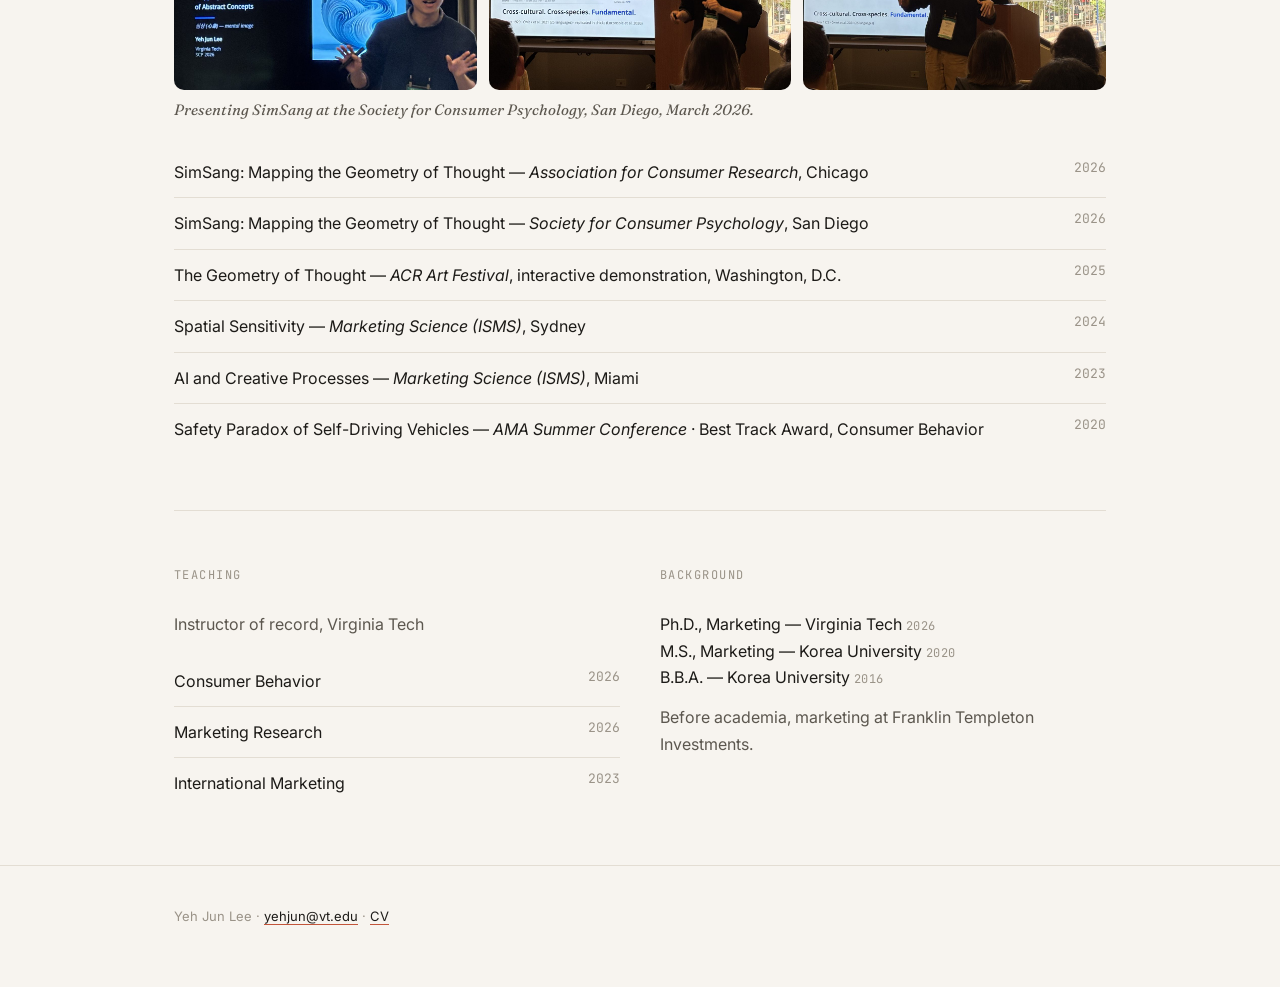
==== commit 6457c0ef: "Make home page scannable: bullet JMP and in-progress, trim card and note text Co-Authored-By: Claude" ====
--- a/index.html
+++ b/index.html
@@ -37,29 +37,40 @@
   <div class="paper">
     <h3>From Brand Meaning to Sensory Design: A Shared Map for Choosing Brand Cues</h3>
     <span class="tag">Sole-authored working paper</span>
-    <p>Brand meanings are abstract, but the cues that express them — a color, a shape, a typeface, a scent — are usually chosen by intuition and evaluated only after launch. I propose <em>sensory connotation</em> as a shared representation that places meanings and candidate cues on common coordinates, so that fit can be measured before execution.</p>
-    <p class="muted">The instrument is validated against criteria the model cannot supply: images rendered without ever seeing the concept's name, direct convergence with human ratings, and trained sensory panels.</p>
+    <ul class="pts">
+      <li><b>Problem</b><span>Colors, shapes, typefaces, and scents are picked by intuition and judged only after launch.</span></li>
+      <li><b>Idea</b><span>Put brand meanings and candidate cues on one <em>sensory</em> map, so fit is measured before launch.</span></li>
+      <li><b>Evidence</b><span>Tested against what the model can't supply: label-blind images, human ratings, trained sensory panels.</span></li>
+    </ul>
     <div class="stats">
       <div class="stat"><b>r = .80</b><span>agreement with human ratings</span></div>
-      <div class="stat"><b>26 / 28</b><span>concepts recovered from label-blind images</span></div>
-      <div class="stat"><b>6,236</b><span>commercial fragrances analyzed</span></div>
       <div class="stat"><b>8</b><span>studies, incl. preregistered</span></div>
     </div>
   </div>
 
+  <h2 style="margin:48px 0 18px">In progress</h2>
+  <ul class="ip">
+    <li><div class="row"><b>Natural-language shopping search</b><a href="https://simsang-1efb9.web.app/" target="_blank" rel="noopener">Try it →</a></div>
+      <ul>
+        <li>Shoppers ask in their own words: "a scent like a rainy Sunday"</li>
+        <li>Jev places the request on the same sensory map as the products</li>
+        <li>Expected: faster, better results than keyword or semantic search, at little added cost</li>
+        <li>Goal: a real advance in natural-language search</li>
+        <li>Already live on my fragrance site; experiment planned</li>
+      </ul></li>
+    <li><div class="row"><b>Spatial sensitivity</b><a href="writing/spatial-sensitivity.html">Note →</a></div>A wall behind an object makes the same move feel farther.</li>
+    <li><div class="row"><b>Promotions and flexible products</b><a href="writing/discounts-and-flexible-products.html">Note →</a></div>Do discounts favor products that work in more situations?</li>
+    <li><div class="row"><b>Decision models in marketing</b><a href="writing/pages-that-decide.html">Note →</a></div>What cheap AI judgment models like Jev could change.</li>
+    <li><div class="row"><b>AI and creativity <span class="tag">ISMS 2023</span></b><a href="writing/ai-and-creativity.html">Note →</a></div>Less creative people do better work when they lean on AI.</li>
+  </ul>
+
   <div class="two" style="margin-top:44px">
-    <div>
-      <h2 style="margin-bottom:18px">In progress</h2>
-      <p><b>Meaning-based shopping search.</b> <span class="muted">Using the sensory dimensions from my job market paper as vectors, so shoppers can search in plain language ("a scent like a rainy Sunday") quickly and cheaply, without calling a language model for every query. An experiment is planned.</span></p>
-      <p><b>Spatial sensitivity.</b> <span class="muted">Why a wall behind an object makes the same movement feel farther — and what that does to time and choice.</span> <a class="inline" href="writing/spatial-sensitivity.html">Read the note →</a></p>
-      <p><b>Promotions and flexible products.</b> <span class="muted">Do price promotions tilt demand toward products that work across more situations? Evidence from thousands of Amazon listings.</span> <a class="inline" href="writing/discounts-and-flexible-products.html">Read the note →</a></p>
-      <p><b>Decision models in marketing.</b> <span class="muted">What fast, cheap AI judgment models like Jev could change, from adaptive product pages to research coding.</span> <a class="inline" href="writing/pages-that-decide.html">Read the note →</a></p>
-      <p><b>AI and creativity</b> <span class="muted">(ISMS 2023). Less motivated people lean on AI more, and for less creative people, that reliance improves their work.</span> <a class="inline" href="writing/ai-and-creativity.html">Read the note →</a></p>
-    </div>
     <div>
       <h2 style="margin-bottom:18px">Publication</h2>
       <p>Lee, Y. J., &amp; Park, J. (2022). The safety paradox of self-driving cars. <em>Asia Marketing Journal</em>, 23(4).</p>
-      <h2 style="margin:30px 0 18px">Interests</h2>
+    </div>
+    <div>
+      <h2 style="margin-bottom:18px">Interests</h2>
       <p class="muted">Sensory marketing and cross-modal correspondence · brand meaning · language models as measurement instruments · consumer responses to AI</p>
     </div>
   </div>
@@ -70,33 +81,33 @@
   <div class="grid">
     <a class="card" href="https://simsang-1efb9.web.app/" target="_blank" rel="noopener">
       <img src="img/brandfit.jpg" alt="SimSang Brand Fit Index">
-      <div class="body"><h3>SimSang Brand Fit Index</h3>
-      <p>Pick a meaning, then switch between fragrance, packaging, wine, and typeface to see the candidates that express it best — all on one seven-axis sensory map.</p>
+      <div class="body"><h3>Farbung · Brand Fit Index</h3>
+      <p>Describe a feeling in plain words; get the fragrances, packaging, and wines that express it.</p>
       <span class="go">simsang-1efb9.web.app ↗</span></div>
     </a>
     <a class="card" href="https://simsang-type.web.app/" target="_blank" rel="noopener">
       <img src="img/typeface.jpg" alt="SimSang Typeface Finder">
       <div class="body"><h3>Typeface Finder</h3>
-      <p>1,569 typefaces ranked against 356 meanings by shape, weight, and feel. Type <em>serenity</em> and watch the fonts reorder.</p>
+      <p>Type <em>serenity</em> and watch the fonts reorder by shape, weight, and feel.</p>
       <span class="go">simsang-type.web.app ↗</span></div>
     </a>
     <a class="card" href="https://ivdv-cddf3.web.app/" target="_blank" rel="noopener">
       <img src="img/ivdv.jpg" alt="IVDV Explorer">
       <div class="body"><h3>IVDV Explorer</h3>
-      <p>28,570 marketing and psychology papers and 64,125 variables, organized by cause, effect, moderator, and mediator, so you can see what has been tested against what.</p>
+      <p>Marketing and psychology findings mapped by cause, effect, moderator, and mediator: see what has been tested against what.</p>
       <span class="go">ivdv-cddf3.web.app ↗</span></div>
     </a>
   </div>
 
   <h2 style="margin:56px 0 12px">Concepts, rendered</h2>
-  <p class="muted" style="max-width:700px">Every word carries a feel that isn't in its dictionary definition. <a class="inline" href="https://simsang-202503.onrender.com/" target="_blank" rel="noopener">SimSang</a> reads that feel — how fluid, warm, angular, or bright a concept seems — and renders it as a form. A few examples.</p>
+  <p class="muted" style="max-width:700px">Every word has a feel beyond its definition. <a class="inline" href="https://simsang-202503.onrender.com/" target="_blank" rel="noopener">SimSang</a> reads it and renders it as a form.</p>
 
   <div class="feature">
     <img src="img/simsang/maqam-music.jpg" alt="maqam music, rendered by SimSang">
     <div class="feature-text">
       <span class="tag">maqam music</span>
       <h3>A melodic system, as a form</h3>
-      <p class="muted">Maqam is the system of melodic modes behind Arabic and Turkish music. From the two words alone, SimSang returns a warm, continuous spiral, with this profile:</p>
+      <p class="muted">The melodic modes of Arabic and Turkish music. From the two words alone:</p>
       <div class="bars">
         <div><span>Fluid</span><i style="--v:80"></i><b>80</b></div>
         <div><span>Warm</span><i style="--v:80"></i><b>80</b></div>
@@ -110,11 +121,11 @@
   <div class="pairs">
     <figure class="pair">
       <div><img src="img/simsang/kiki.jpg" alt="kiki" loading="lazy"><img src="img/simsang/bouba.jpg" alt="bouba" loading="lazy"></div>
-      <figcaption><b>kiki / bouba</b> — the classic test from psychology: across many languages, people call the spiky shape <em>kiki</em> and the rounded one <em>bouba</em>. SimSang lands in the same place from the words alone.</figcaption>
+      <figcaption><b>kiki / bouba</b> — across languages, people call the spiky shape <em>kiki</em> and the round one <em>bouba</em>. SimSang agrees from the words alone.</figcaption>
     </figure>
     <figure class="pair">
       <div><img src="img/simsang/jealousy.jpg" alt="jealousy" loading="lazy"><img src="img/simsang/love.jpg" alt="love" loading="lazy"></div>
-      <figcaption><b>jealousy / love</b> — two strong feelings rendered as very different shapes: one angular and outward, the other rounded and inward.</figcaption>
+      <figcaption><b>jealousy / love</b> — angular and outward vs. rounded and inward.</figcaption>
     </figure>
   </div>
 
@@ -132,26 +143,22 @@
 
 <section id="writing" class="writing">
   <h2>Writing</h2>
-  <p class="muted" style="max-width:680px;margin-top:-12px">Ideas and working notes, shared early. If any of this overlaps with what you work on, I'd be glad to collaborate — <a class="inline" href="mailto:yehjun@vt.edu">get in touch</a>.</p>
+  <p class="muted" style="max-width:680px;margin-top:-12px">Working notes, shared early. Open to collaboration — <a class="inline" href="mailto:yehjun@vt.edu">get in touch</a>.</p>
   <a class="entry" href="writing/discounts-and-flexible-products.html">
     <span class="tag">Working notes · September 2026</span>
     <h3>Do discounts favor products that do more?</h3>
-    <p>A price cut applies to everything on sale. Early evidence from thousands of Amazon listings that it may help products covering more uses more than it helps specialized ones.</p>
   </a>
   <a class="entry" href="writing/spatial-sensitivity.html">
     <span class="tag">Research note · September 2026</span>
     <h3>Why the same change feels bigger to some people</h3>
-    <p>A $10 difference is huge in one price range and trivial in another. I think the same logic applies to space — and putting a wall behind an object makes the same move feel farther.</p>
   </a>
   <a class="entry" href="writing/ai-and-creativity.html">
     <span class="tag">Research note · ISMS 2023</span>
     <h3>Who gains from writing with AI?</h3>
-    <p>Two studies of people writing ad taglines with ChatGPT. Less motivated people leaned on the AI more, and for those who started out less creative, leaning on it made their work better.</p>
   </a>
   <a class="entry" href="writing/pages-that-decide.html">
     <span class="tag">Trend note · September 2026</span>
     <h3>Jev, and what cheap judgment could mean for marketing</h3>
-    <p>A new AI model returns a judgment instead of text, at a fraction of a cent. What it is, what an independent test found, and four research ideas it opens up. Open to collaboration.</p>
   </a>
 </section>
 
--- a/style.css
+++ b/style.css
@@ -145,3 +145,25 @@
 .photo-cap{font:italic 400 15px Fraunces,serif;color:var(--soft);margin:10px 0 28px}
 @media (max-width:820px){.hero{grid-template-columns:1fr;gap:32px}.hero-photo{max-width:420px}}
 @media (max-width:600px){.talk-photos{grid-template-columns:1fr 1fr}.talk-photos img:first-child{grid-column:1/-1}}
+
+/* ---- scannable lists ---- */
+.pts{list-style:none;padding:0;margin:18px 0 6px}
+.pts li{display:grid;grid-template-columns:96px 1fr;gap:16px;padding:11px 0;border-top:1px solid var(--line)}
+.pts li:last-child{border-bottom:1px solid var(--line)}
+.pts b{font:400 11.5px/2 "JetBrains Mono",monospace;letter-spacing:.1em;text-transform:uppercase;color:var(--accent)}
+.ip{list-style:none;padding:0;margin:0}
+.ip>li{padding:12px 0;border-bottom:1px solid var(--line);font-size:15px;color:var(--soft)}
+.ip>li:first-child{padding-top:0}
+.ip>li:last-child{border-bottom:0}
+.ip{max-width:760px}
+.ip .row{display:flex;justify-content:space-between;align-items:baseline;gap:16px;margin-bottom:2px}
+.ip .row b{color:var(--ink);font-size:16px;font-weight:600}
+.ip .row a{font:400 12px "JetBrains Mono",monospace;color:var(--accent);text-decoration:none;white-space:nowrap}
+.ip .row a:hover{text-decoration:underline}
+.ip .row b .tag{font-weight:400;margin-left:6px}
+.ip ul{margin:6px 0 0;padding-left:18px}
+.ip ul li{margin:3px 0}
+.ip ul li::marker{color:var(--accent)}
+.writing a.entry{padding:16px 0}
+.writing a.entry h3{margin:4px 0 0}
+@media (max-width:600px){.pts li{grid-template-columns:1fr;gap:2px}}
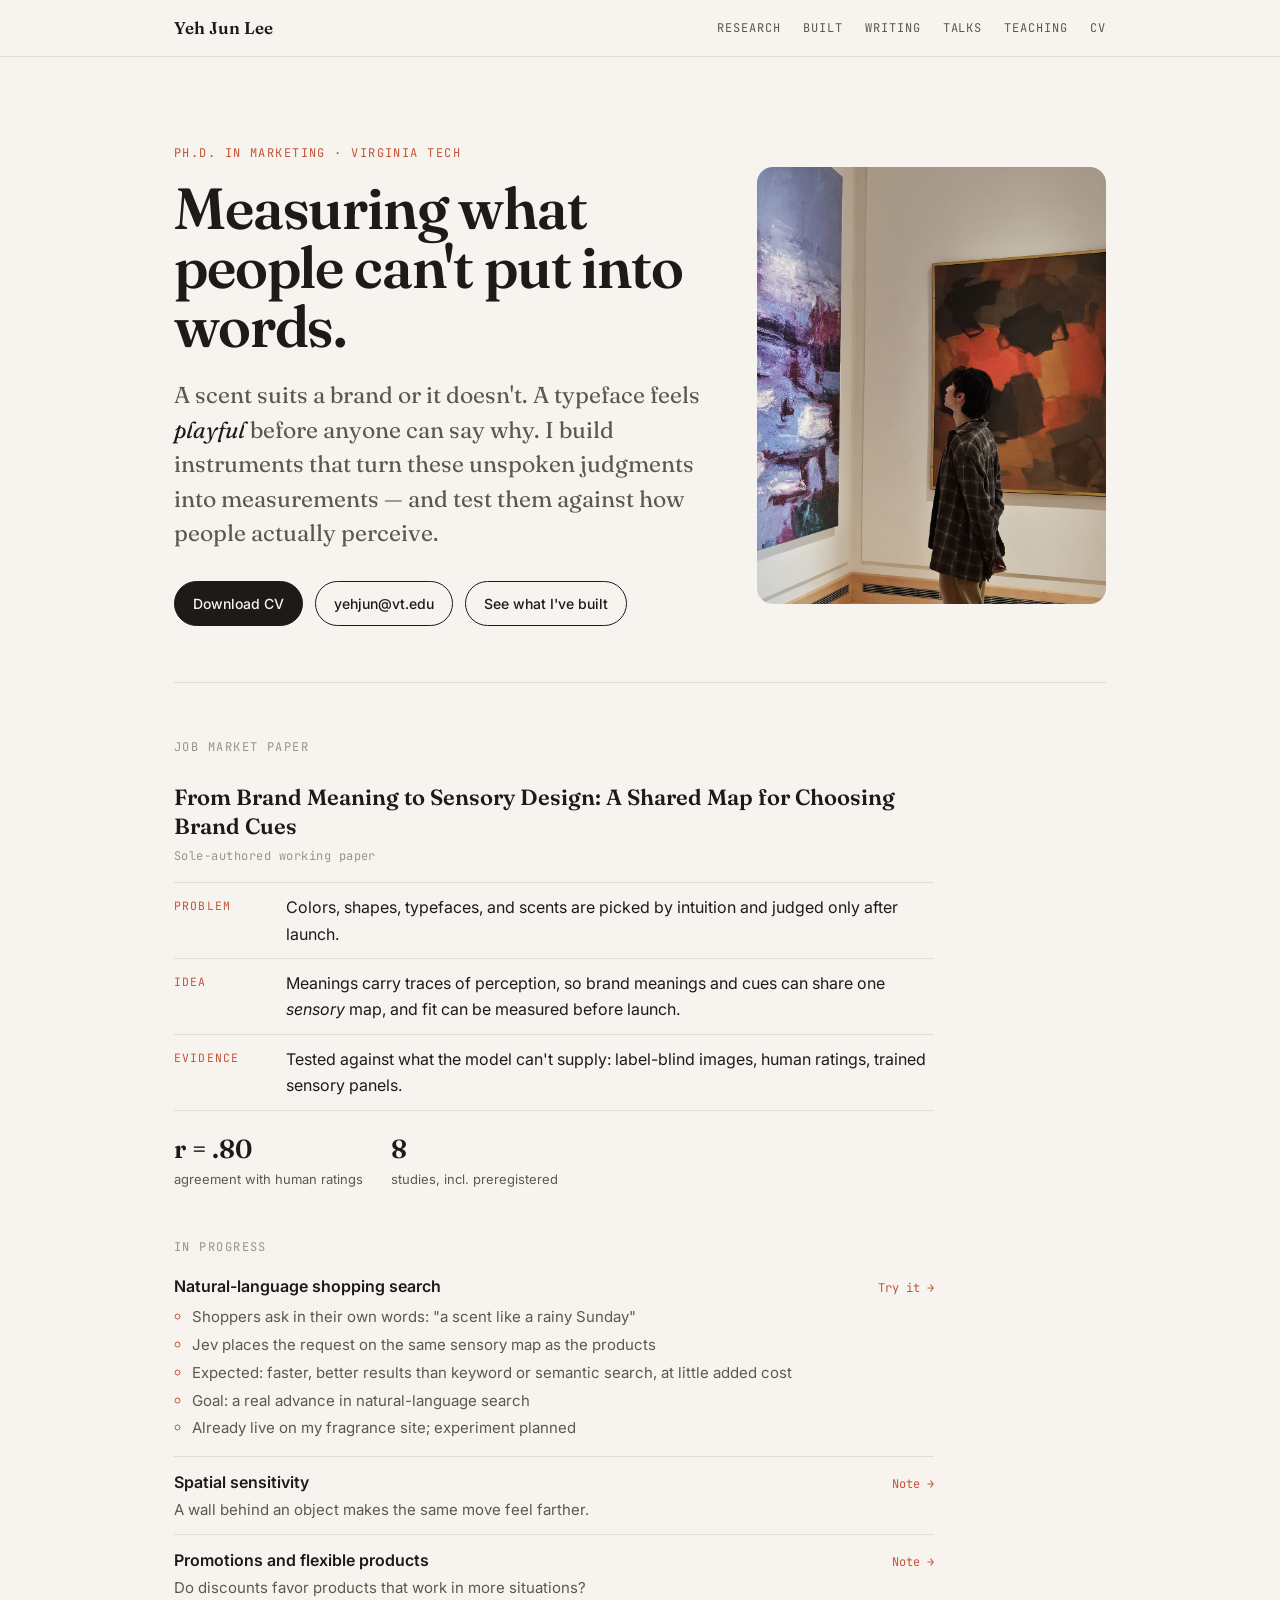
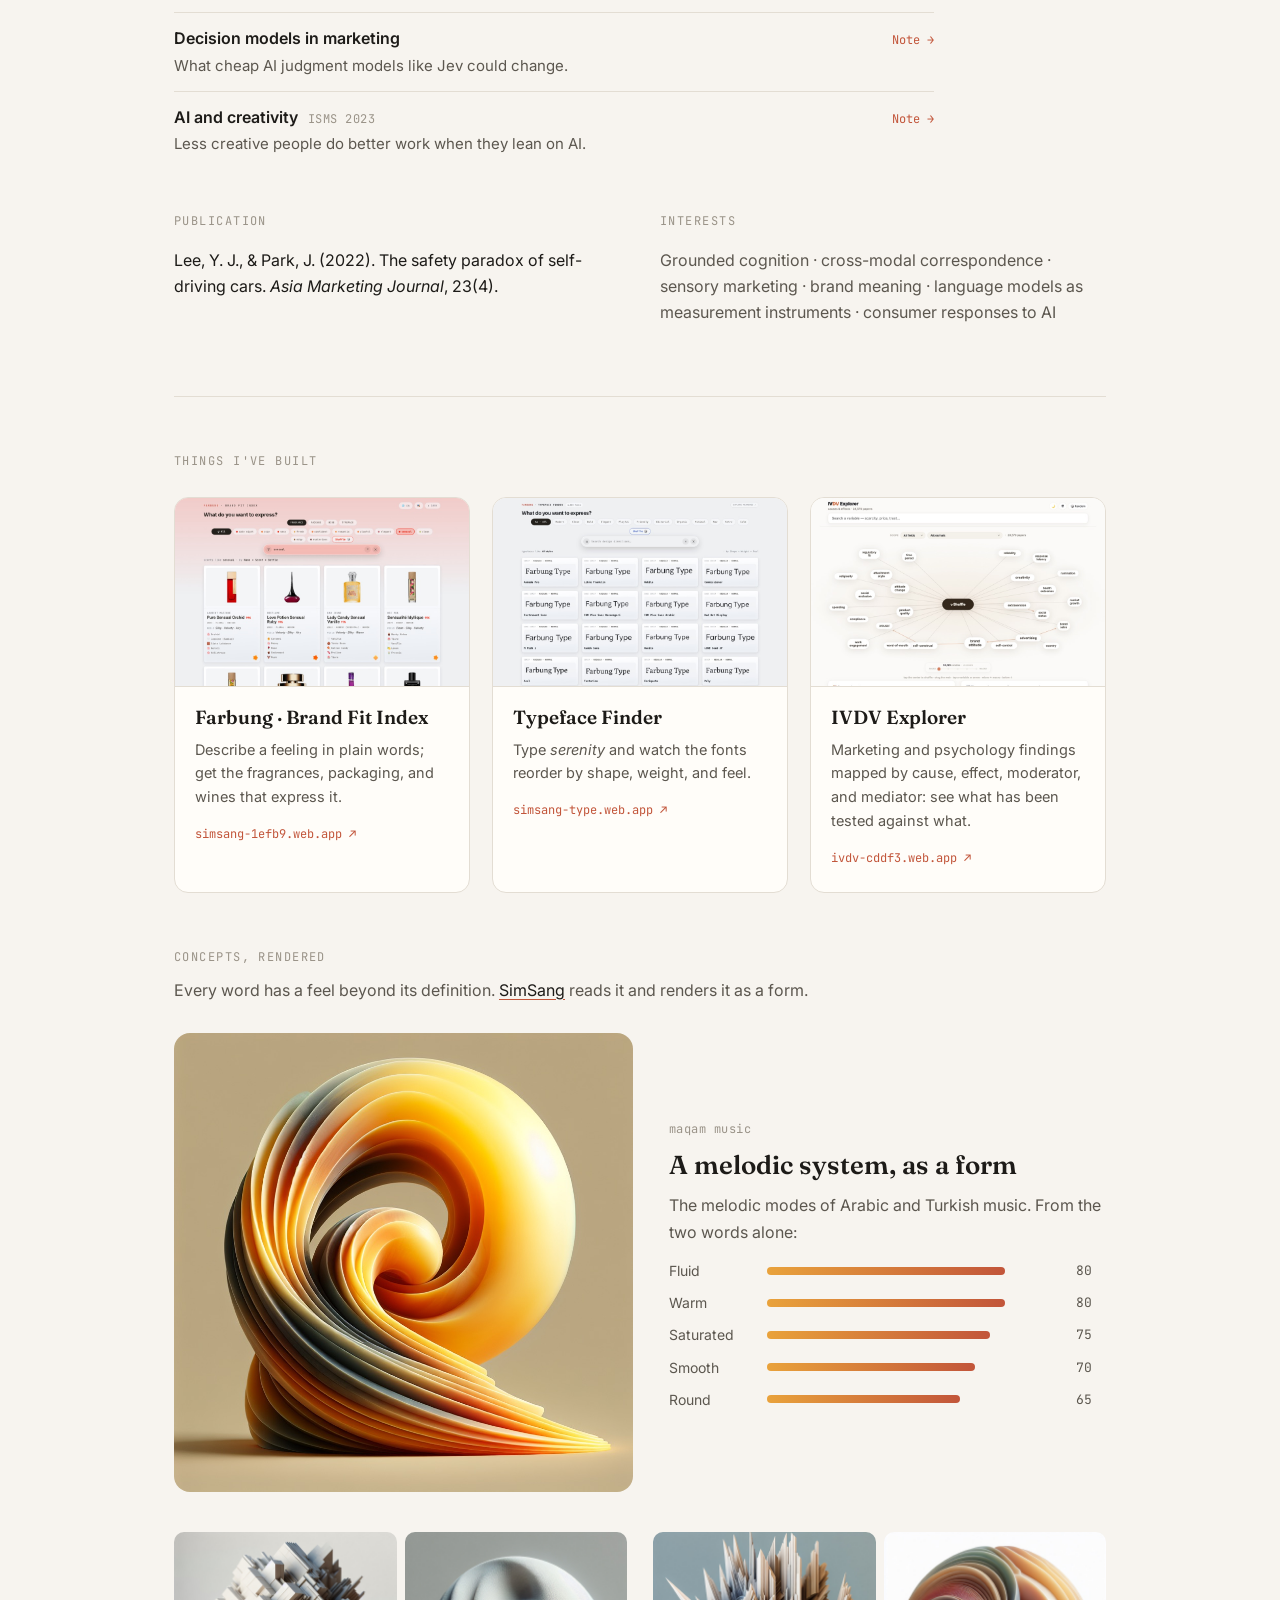
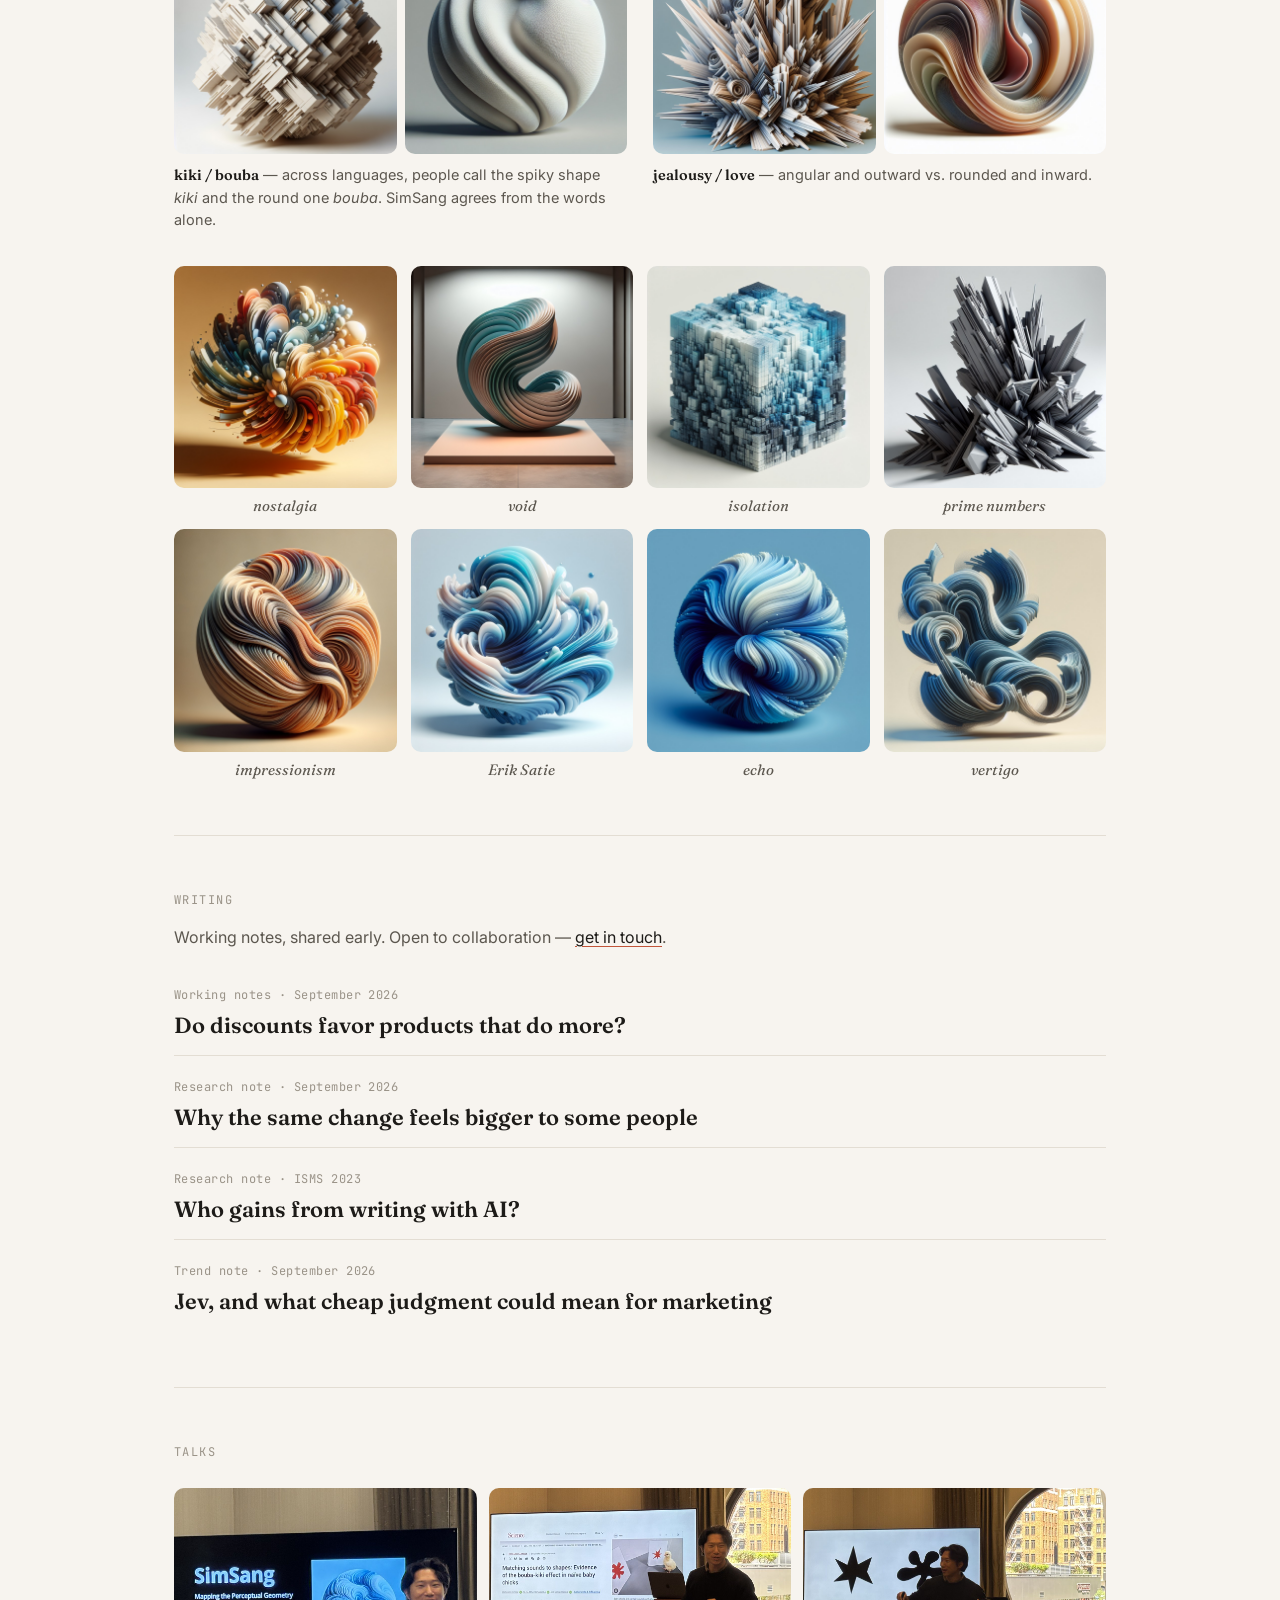
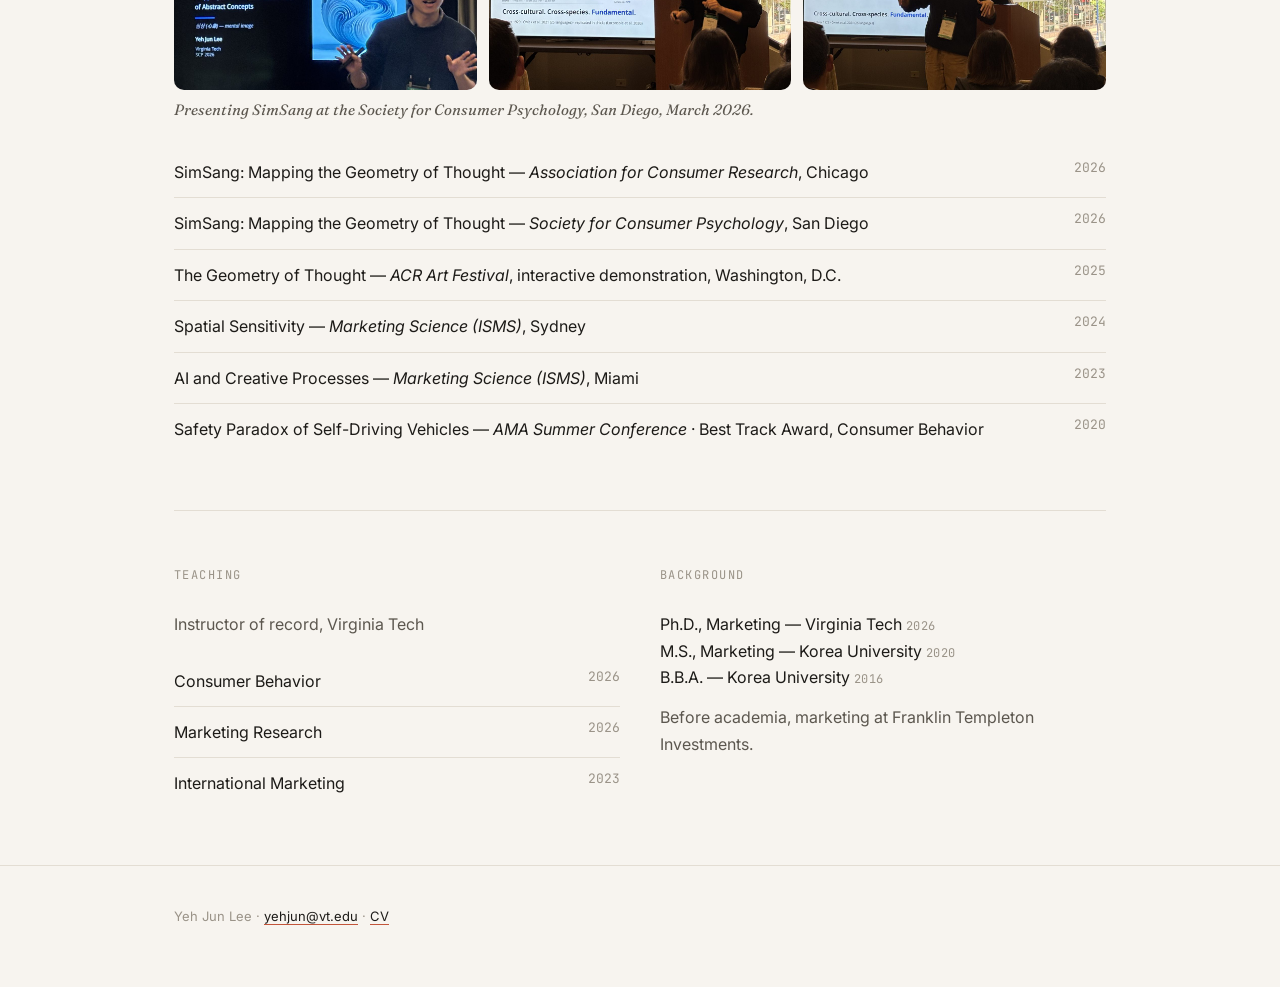
==== commit 6593d1fd: "Frame JMP and interests around grounded cognition; update CV to latest version Co-Authored-By: Claud" ====
--- a/index.html
+++ b/index.html
@@ -39,7 +39,7 @@
     <span class="tag">Sole-authored working paper</span>
     <ul class="pts">
       <li><b>Problem</b><span>Colors, shapes, typefaces, and scents are picked by intuition and judged only after launch.</span></li>
-      <li><b>Idea</b><span>Put brand meanings and candidate cues on one <em>sensory</em> map, so fit is measured before launch.</span></li>
+      <li><b>Idea</b><span>Meanings carry traces of perception, so brand meanings and cues can share one <em>sensory</em> map, and fit can be measured before launch.</span></li>
       <li><b>Evidence</b><span>Tested against what the model can't supply: label-blind images, human ratings, trained sensory panels.</span></li>
     </ul>
     <div class="stats">
@@ -71,7 +71,7 @@
     </div>
     <div>
       <h2 style="margin-bottom:18px">Interests</h2>
-      <p class="muted">Sensory marketing and cross-modal correspondence · brand meaning · language models as measurement instruments · consumer responses to AI</p>
+      <p class="muted">Grounded cognition · cross-modal correspondence · sensory marketing · brand meaning · language models as measurement instruments · consumer responses to AI</p>
     </div>
   </div>
 </section>
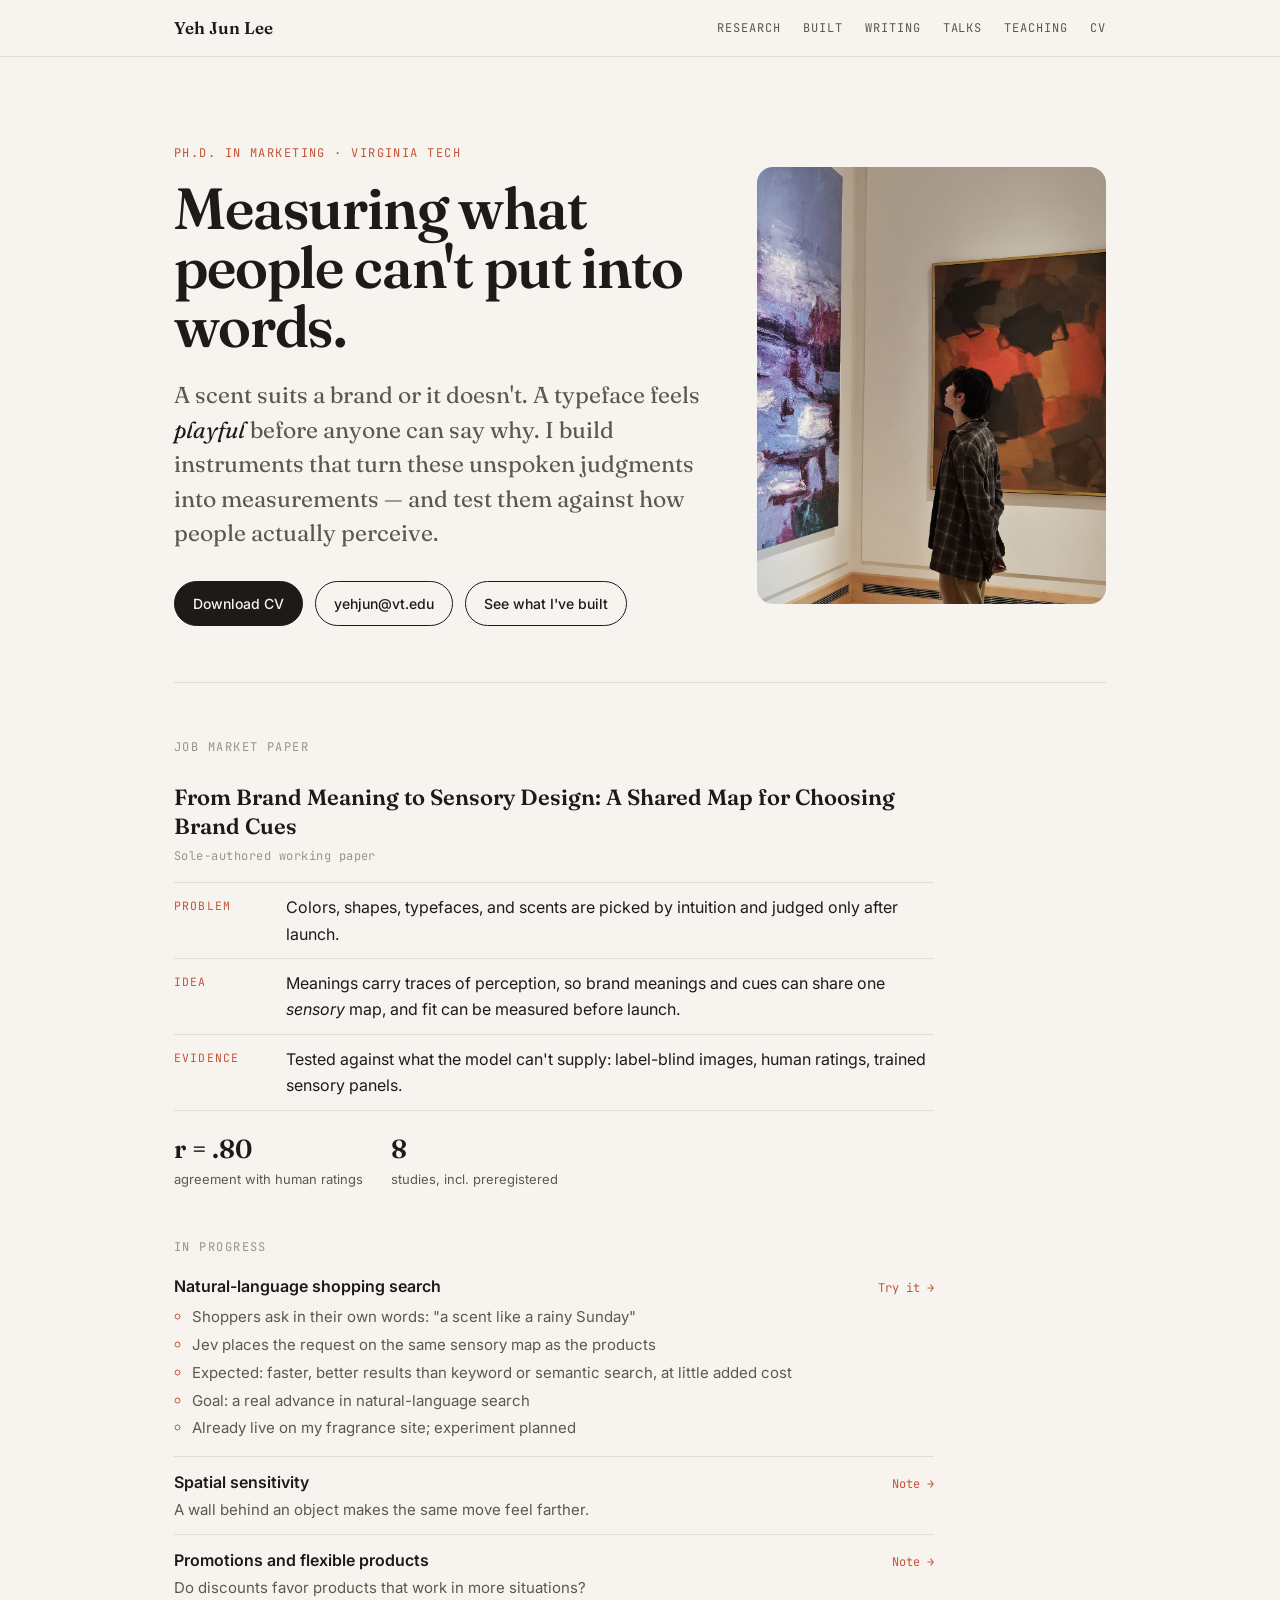
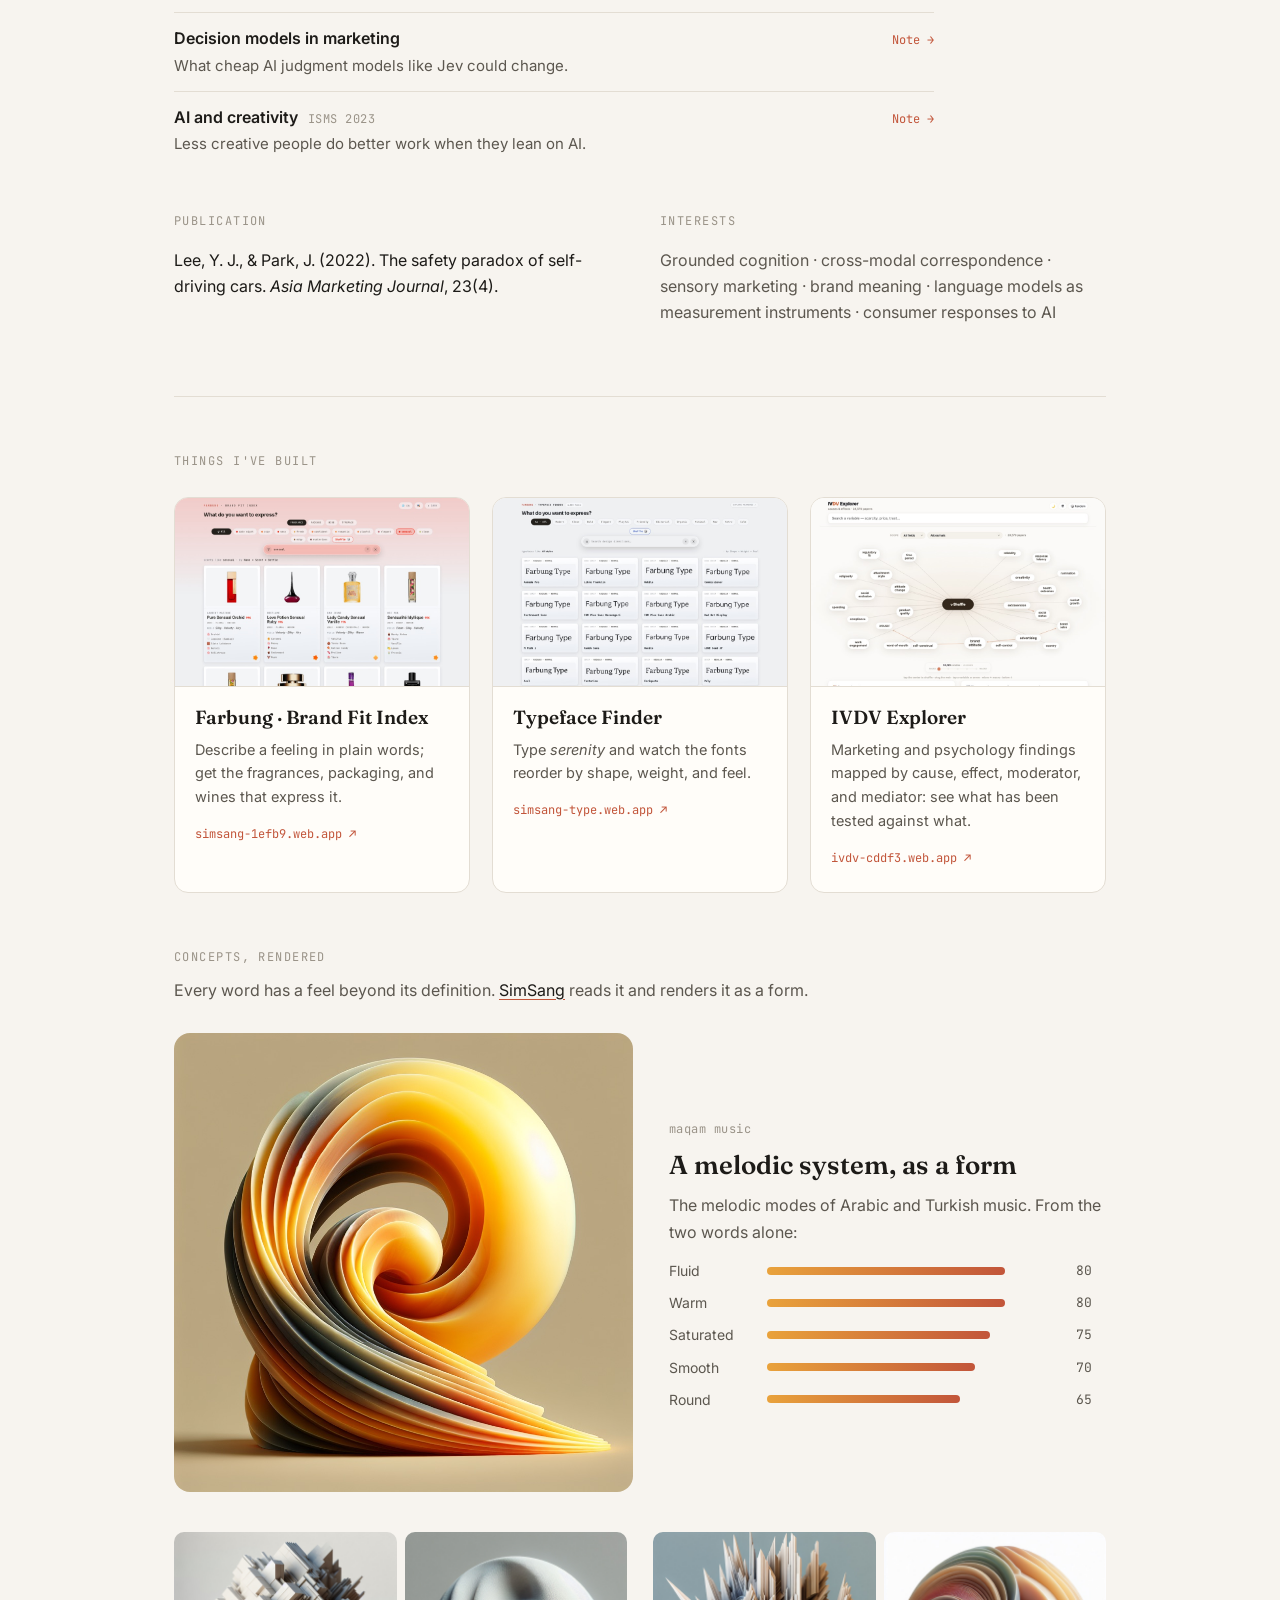
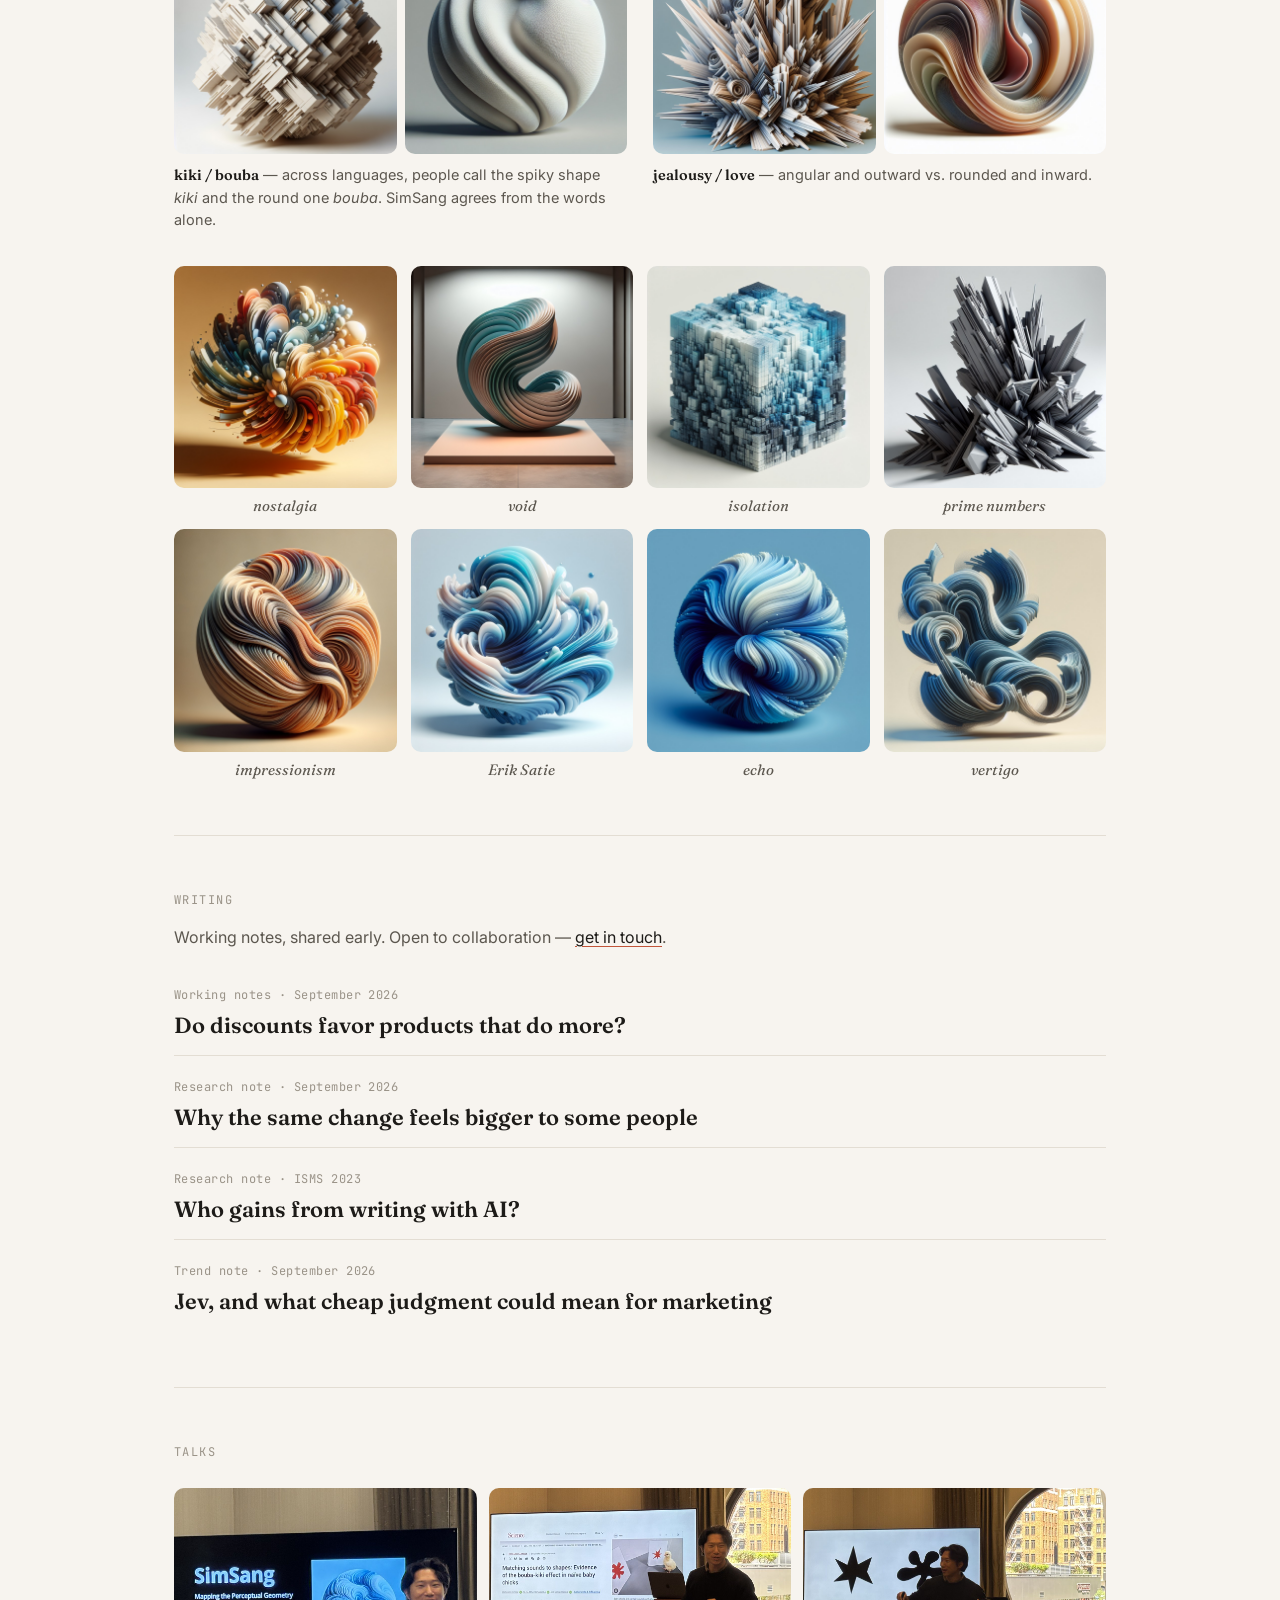
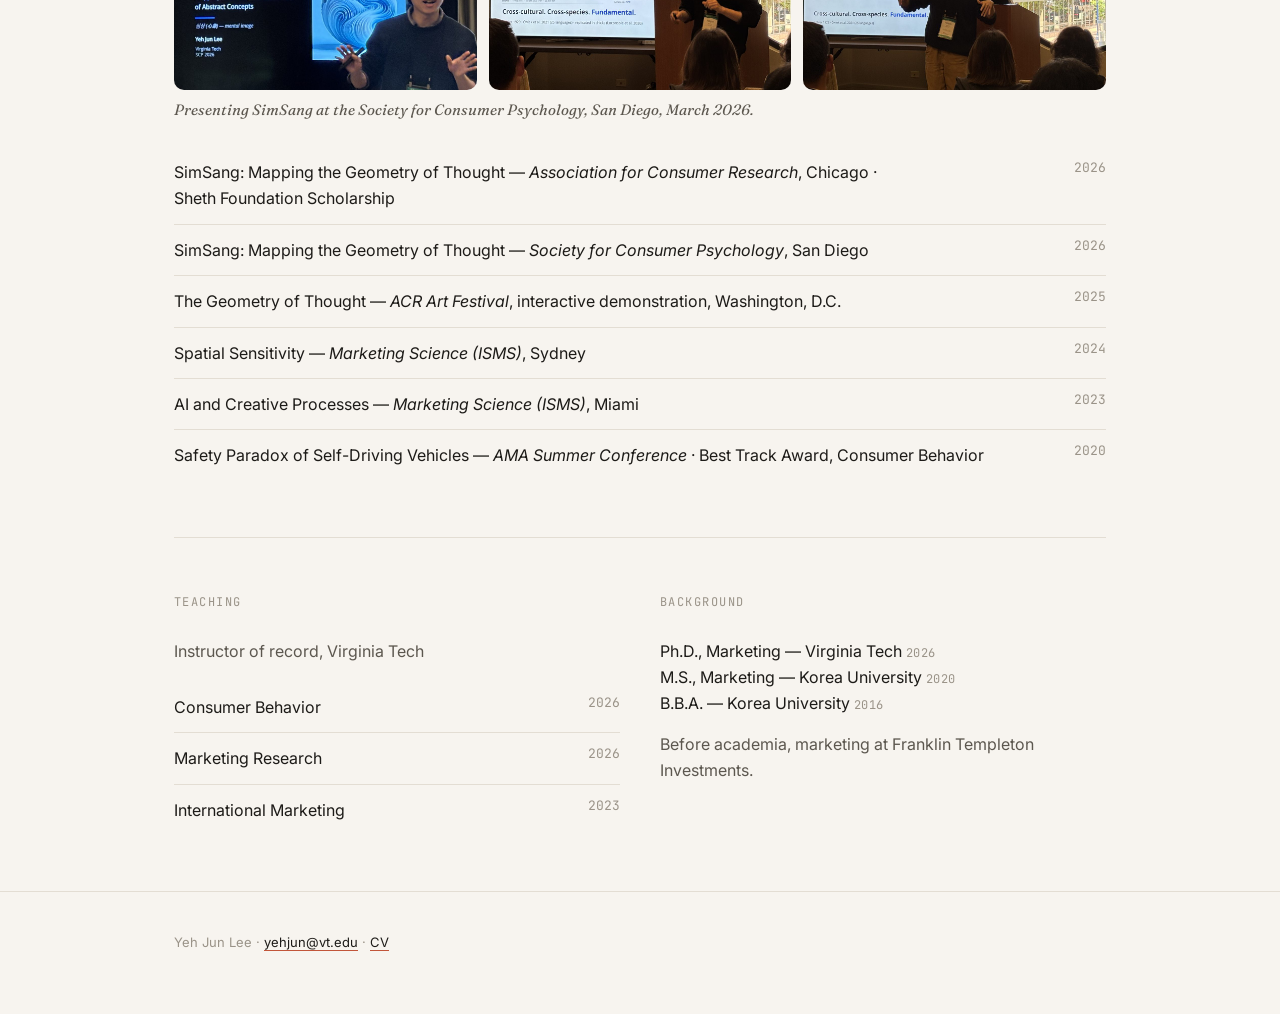
==== commit 4cc8697b: "Talks: note ACR Sheth Foundation Scholarship on ACR 2026 line Co-Authored-By: Claude Opus 5.5 <norep" ====
--- a/index.html
+++ b/index.html
@@ -171,7 +171,7 @@
   </div>
   <p class="photo-cap">Presenting SimSang at the Society for Consumer Psychology, San Diego, March 2026.</p>
   <ul class="list">
-    <li><span>SimSang: Mapping the Geometry of Thought — <em>Association for Consumer Research</em>, Chicago</span><span class="yr">2026</span></li>
+    <li><span>SimSang: Mapping the Geometry of Thought — <em>Association for Consumer Research</em>, Chicago · <span style="white-space:nowrap">Sheth Foundation Scholarship</span></span><span class="yr">2026</span></li>
     <li><span>SimSang: Mapping the Geometry of Thought — <em>Society for Consumer Psychology</em>, San Diego</span><span class="yr">2026</span></li>
     <li><span>The Geometry of Thought — <em>ACR Art Festival</em>, interactive demonstration, Washington, D.C.</span><span class="yr">2025</span></li>
     <li><span>Spatial Sensitivity — <em>Marketing Science (ISMS)</em>, Sydney</span><span class="yr">2024</span></li>
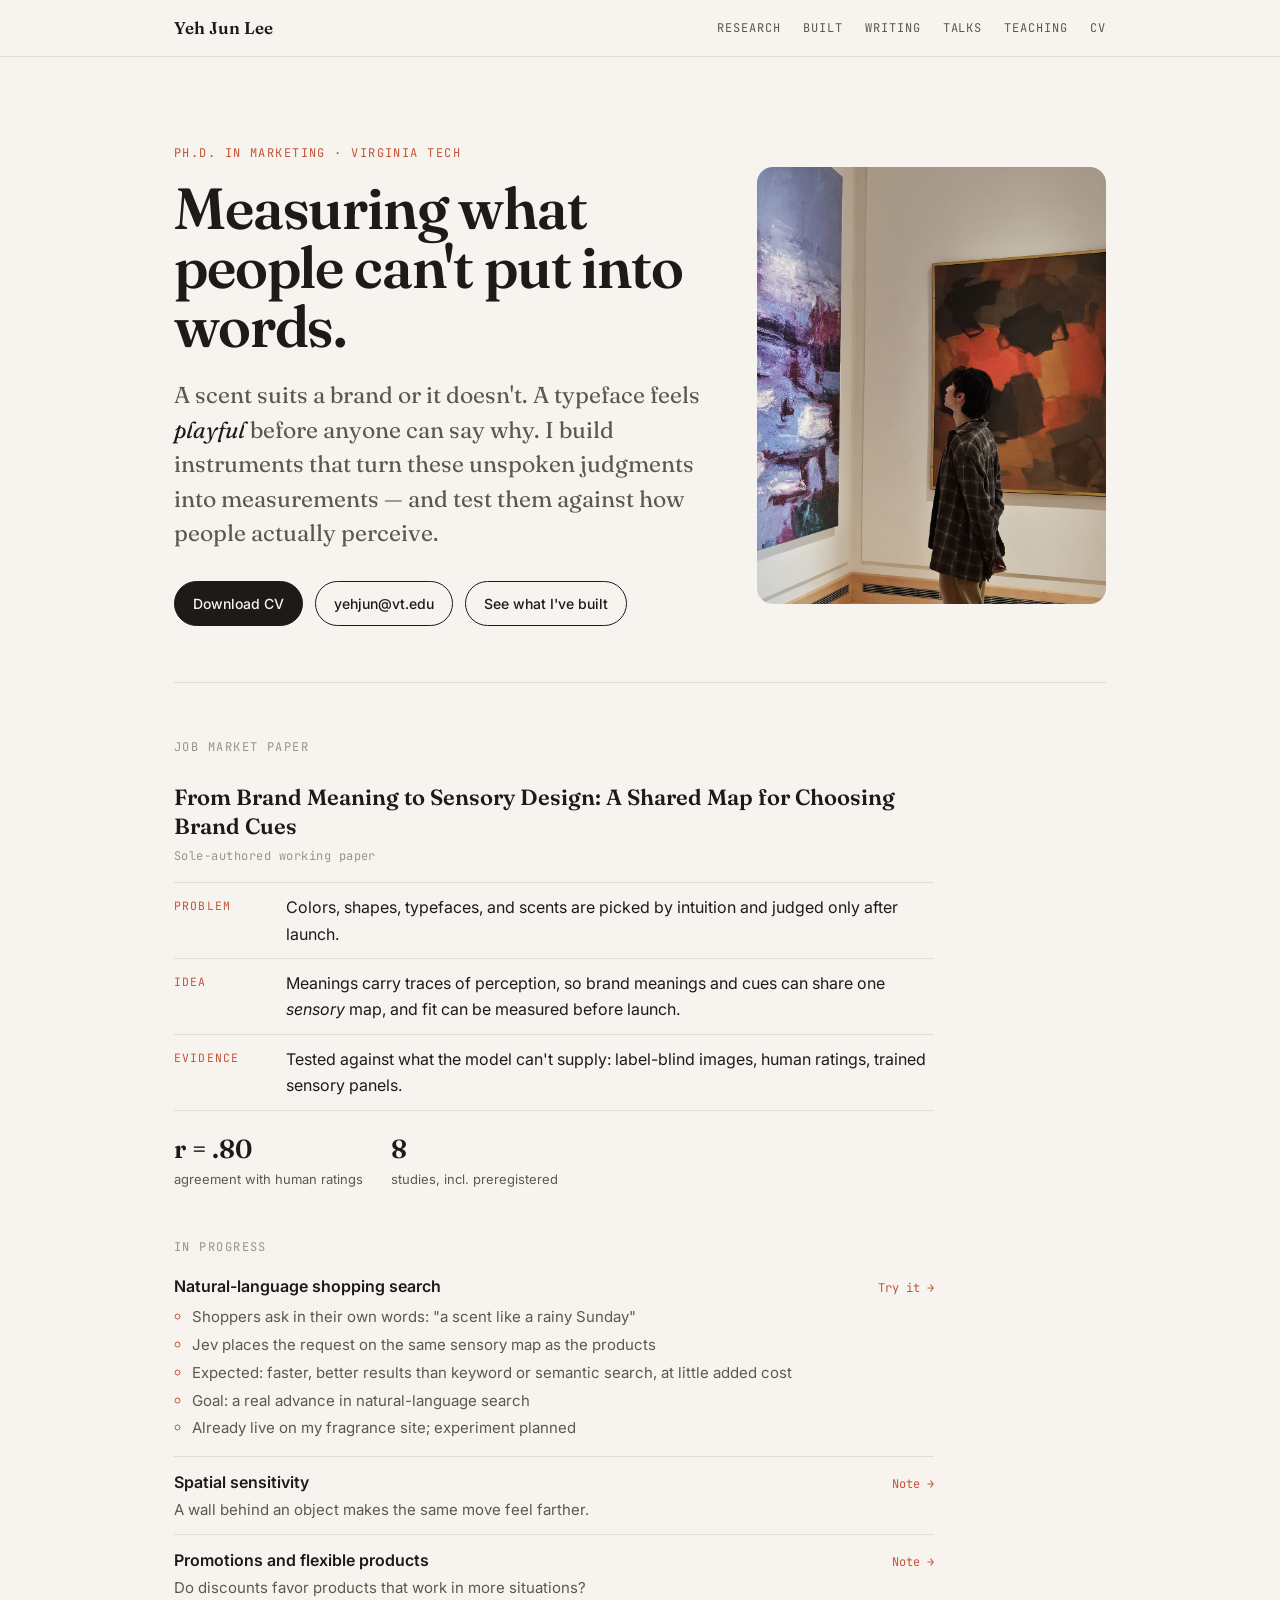
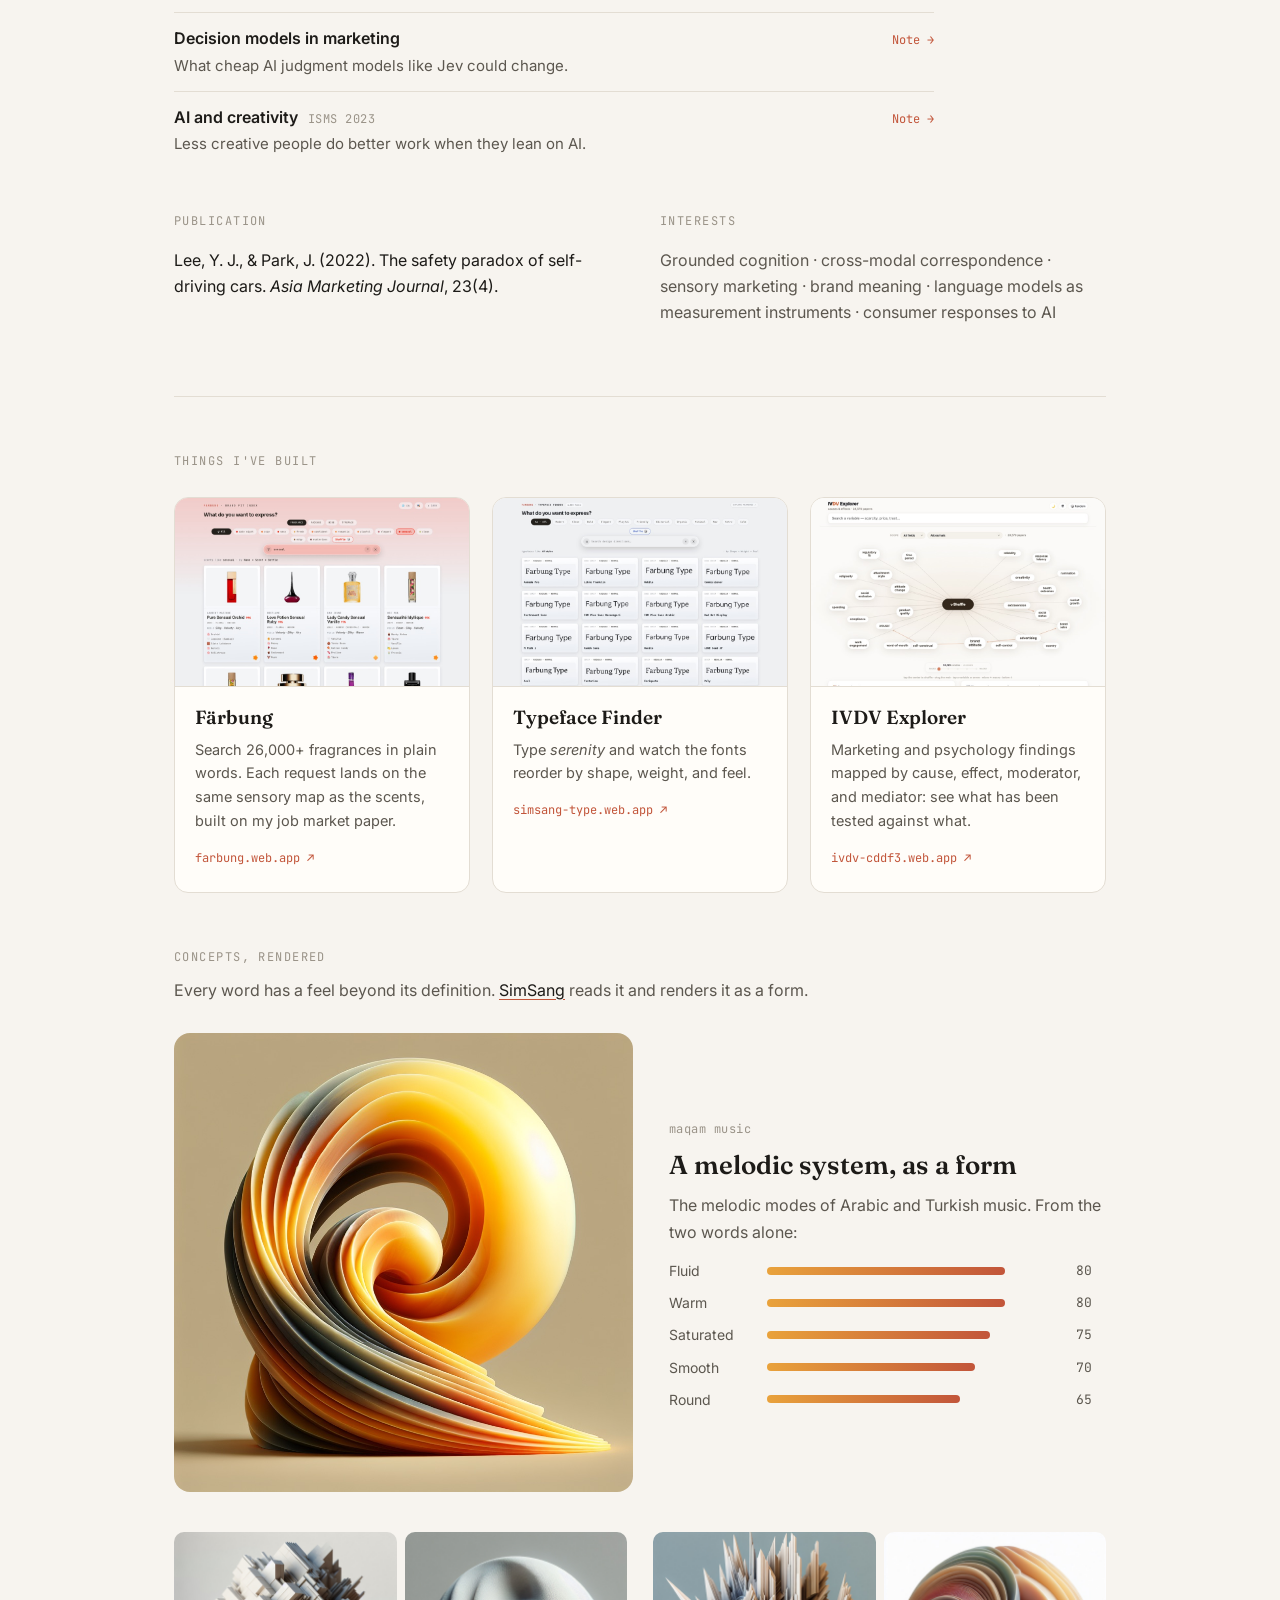
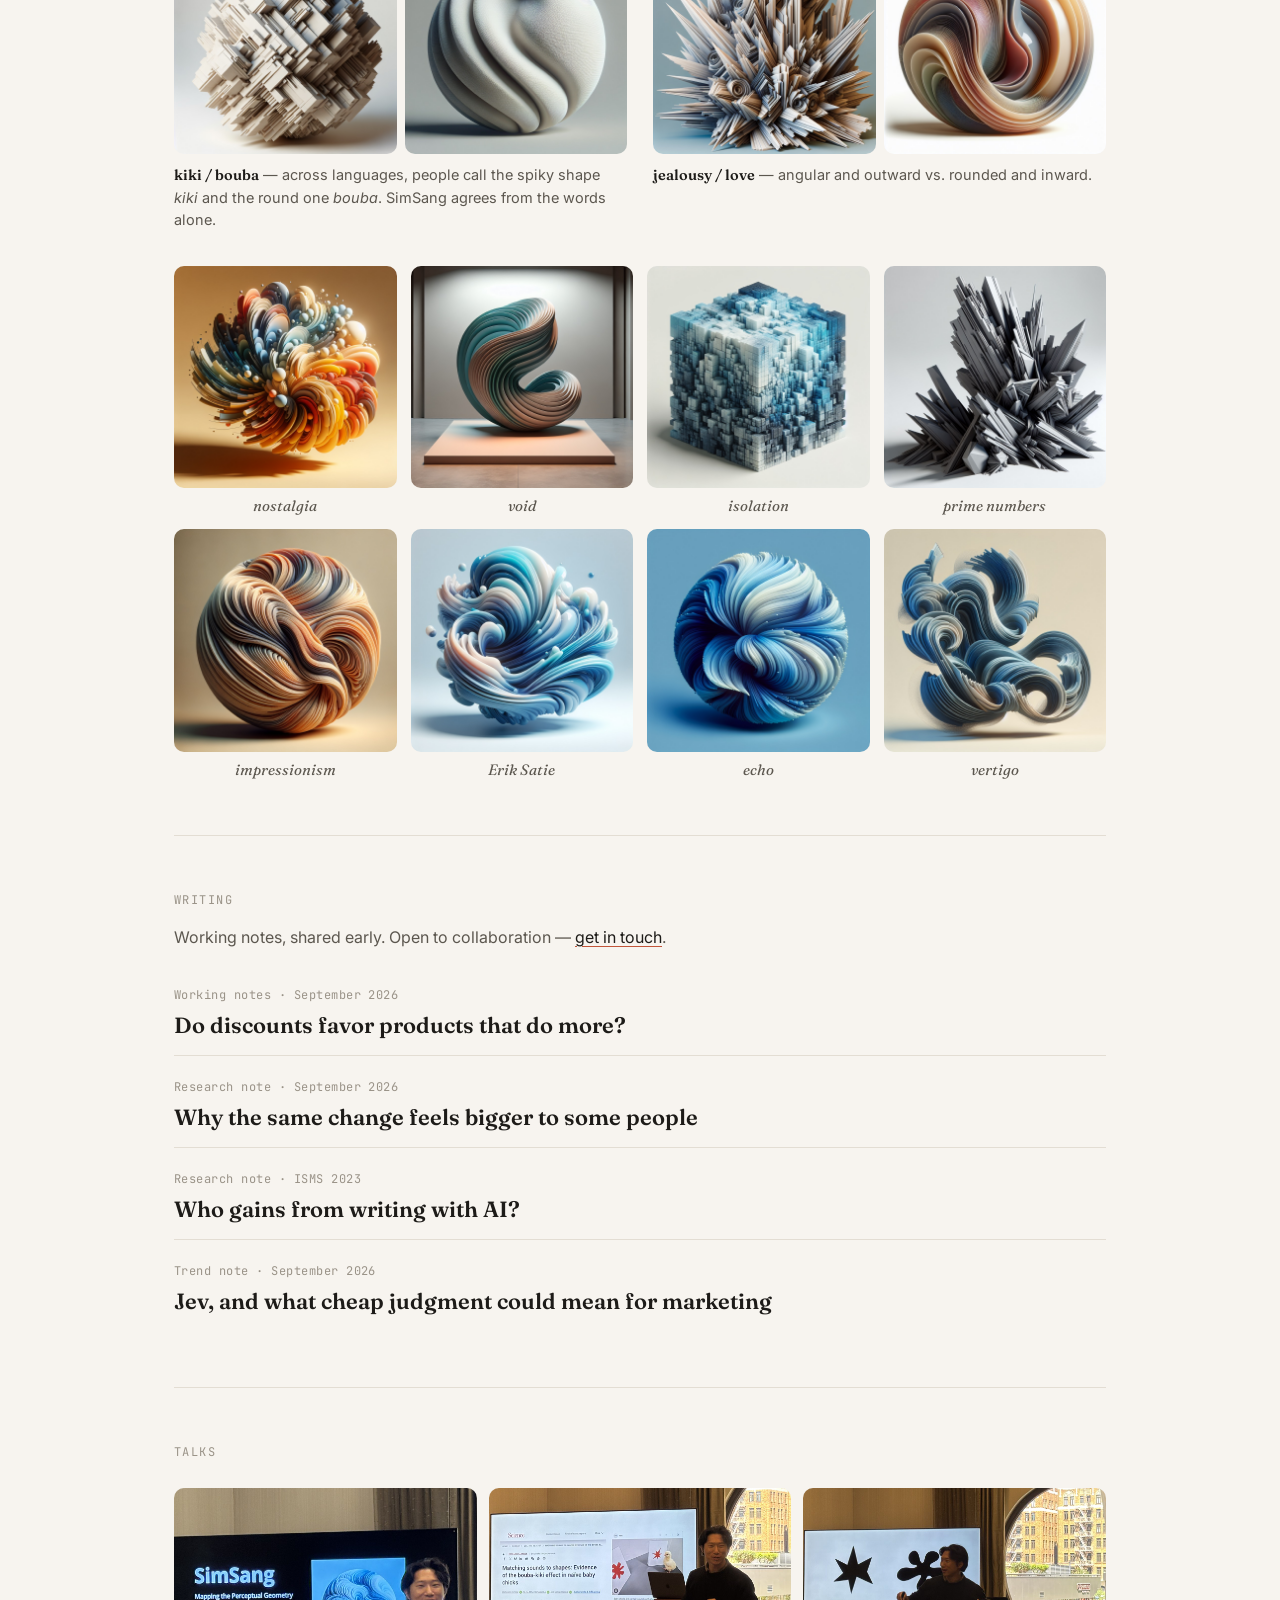
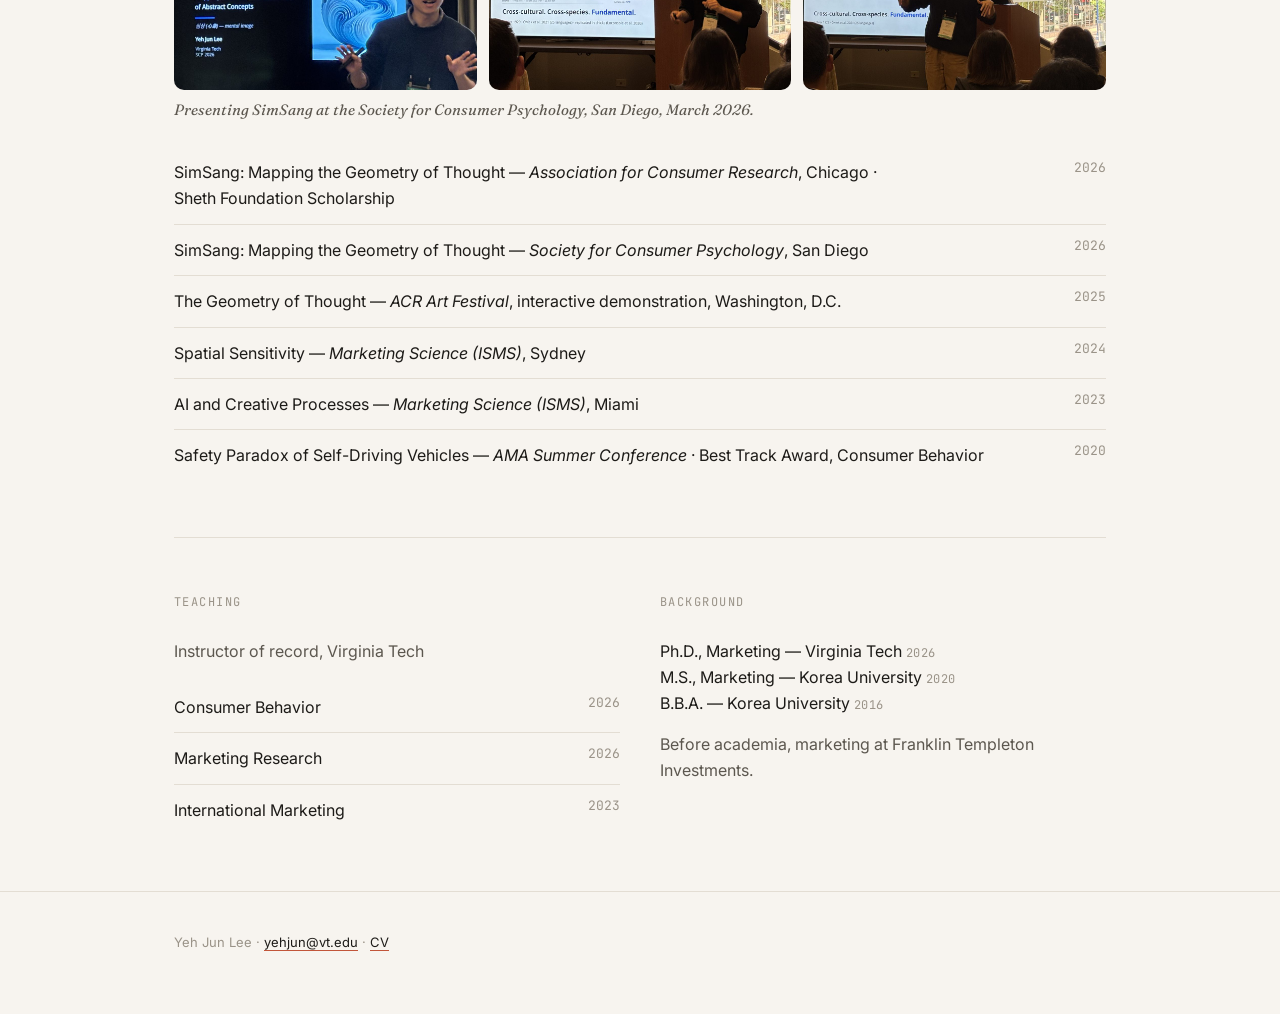
==== commit 6aadbd6c: "Point fragrance search to farbung.web.app; update CV Co-Authored-By: Claude Opus 5.5 <noreply@anthro" ====
--- a/index.html
+++ b/index.html
@@ -50,7 +50,7 @@
 
   <h2 style="margin:48px 0 18px">In progress</h2>
   <ul class="ip">
-    <li><div class="row"><b>Natural-language shopping search</b><a href="https://simsang-1efb9.web.app/" target="_blank" rel="noopener">Try it →</a></div>
+    <li><div class="row"><b>Natural-language shopping search</b><a href="https://farbung.web.app/" target="_blank" rel="noopener">Try it →</a></div>
       <ul>
         <li>Shoppers ask in their own words: "a scent like a rainy Sunday"</li>
         <li>Jev places the request on the same sensory map as the products</li>
@@ -79,11 +79,11 @@
 <section id="built">
   <h2>Things I've built</h2>
   <div class="grid">
-    <a class="card" href="https://simsang-1efb9.web.app/" target="_blank" rel="noopener">
-      <img src="img/brandfit.jpg" alt="SimSang Brand Fit Index">
-      <div class="body"><h3>Farbung · Brand Fit Index</h3>
-      <p>Describe a feeling in plain words; get the fragrances, packaging, and wines that express it.</p>
-      <span class="go">simsang-1efb9.web.app ↗</span></div>
+    <a class="card" href="https://farbung.web.app/" target="_blank" rel="noopener">
+      <img src="img/brandfit.jpg" alt="Färbung fragrance search">
+      <div class="body"><h3>Färbung</h3>
+      <p>Search 26,000+ fragrances in plain words. Each request lands on the same sensory map as the scents, built on my job market paper.</p>
+      <span class="go">farbung.web.app ↗</span></div>
     </a>
     <a class="card" href="https://simsang-type.web.app/" target="_blank" rel="noopener">
       <img src="img/typeface.jpg" alt="SimSang Typeface Finder">
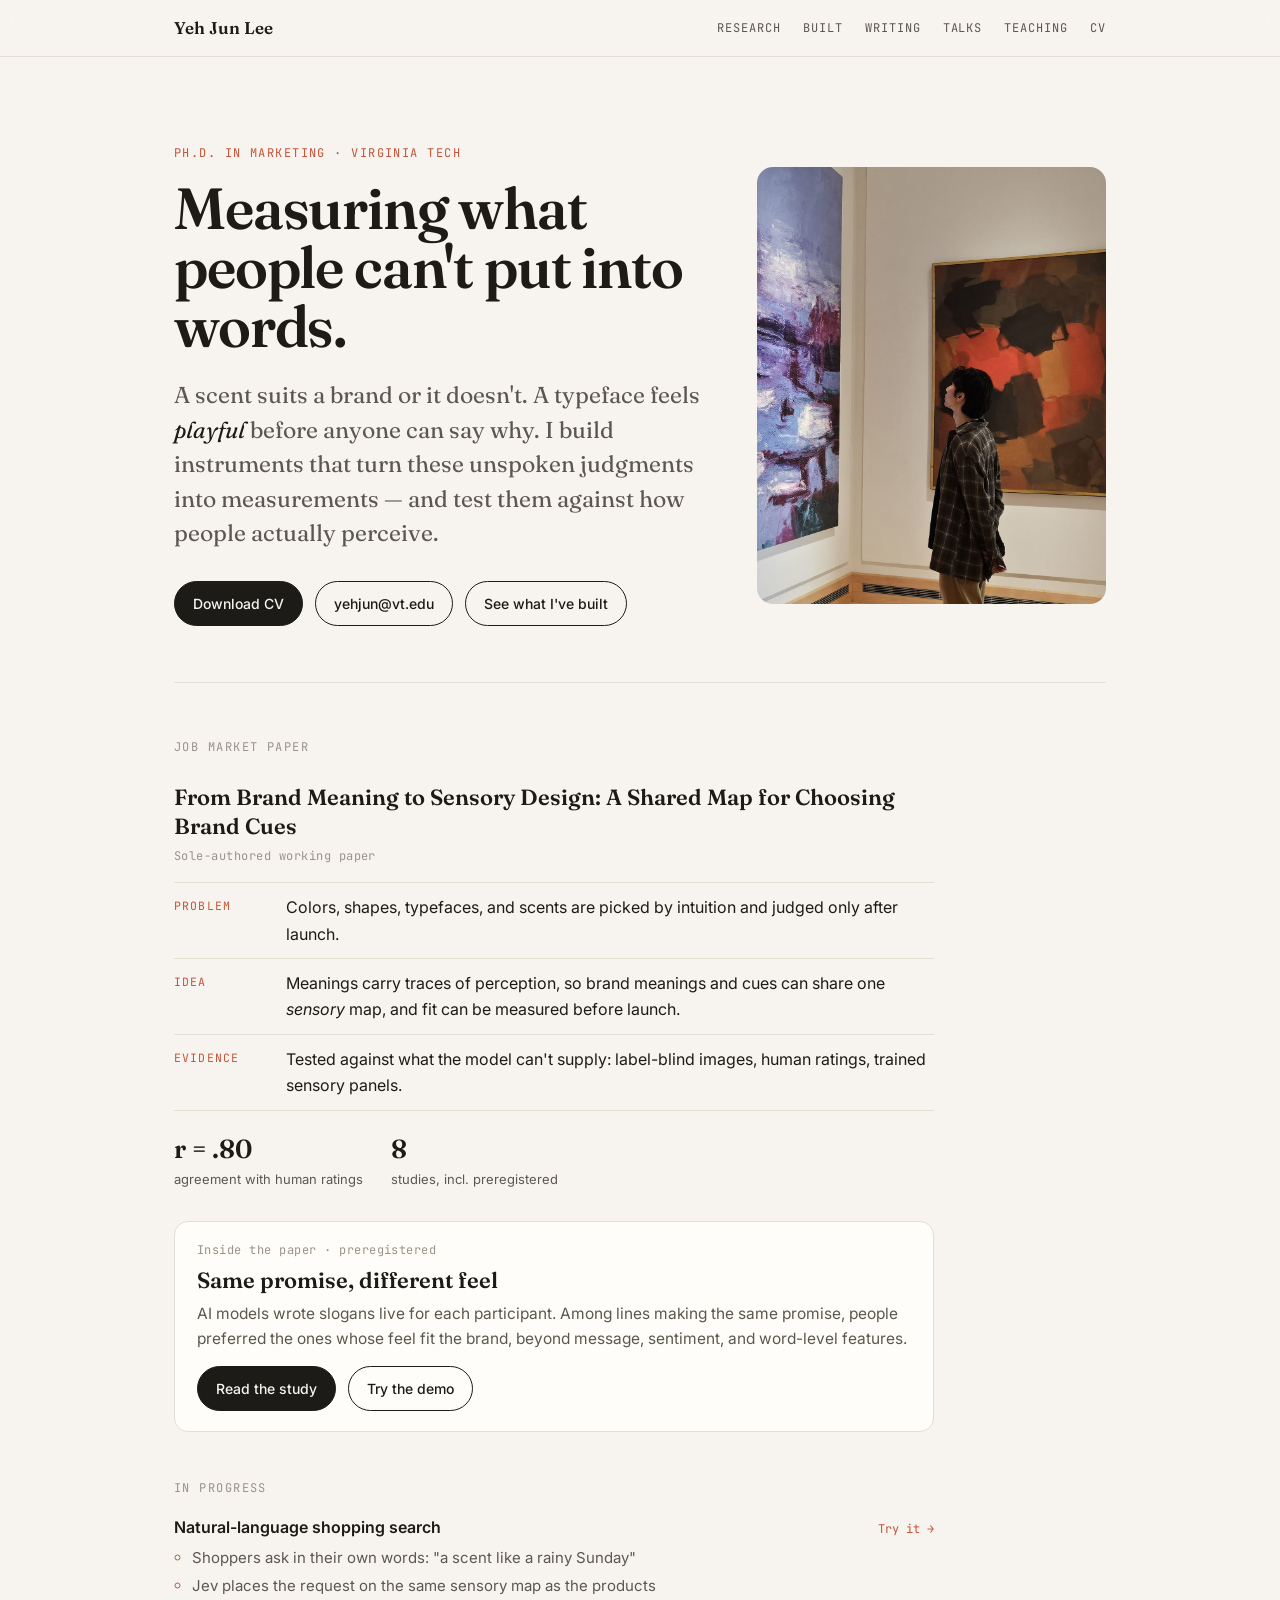
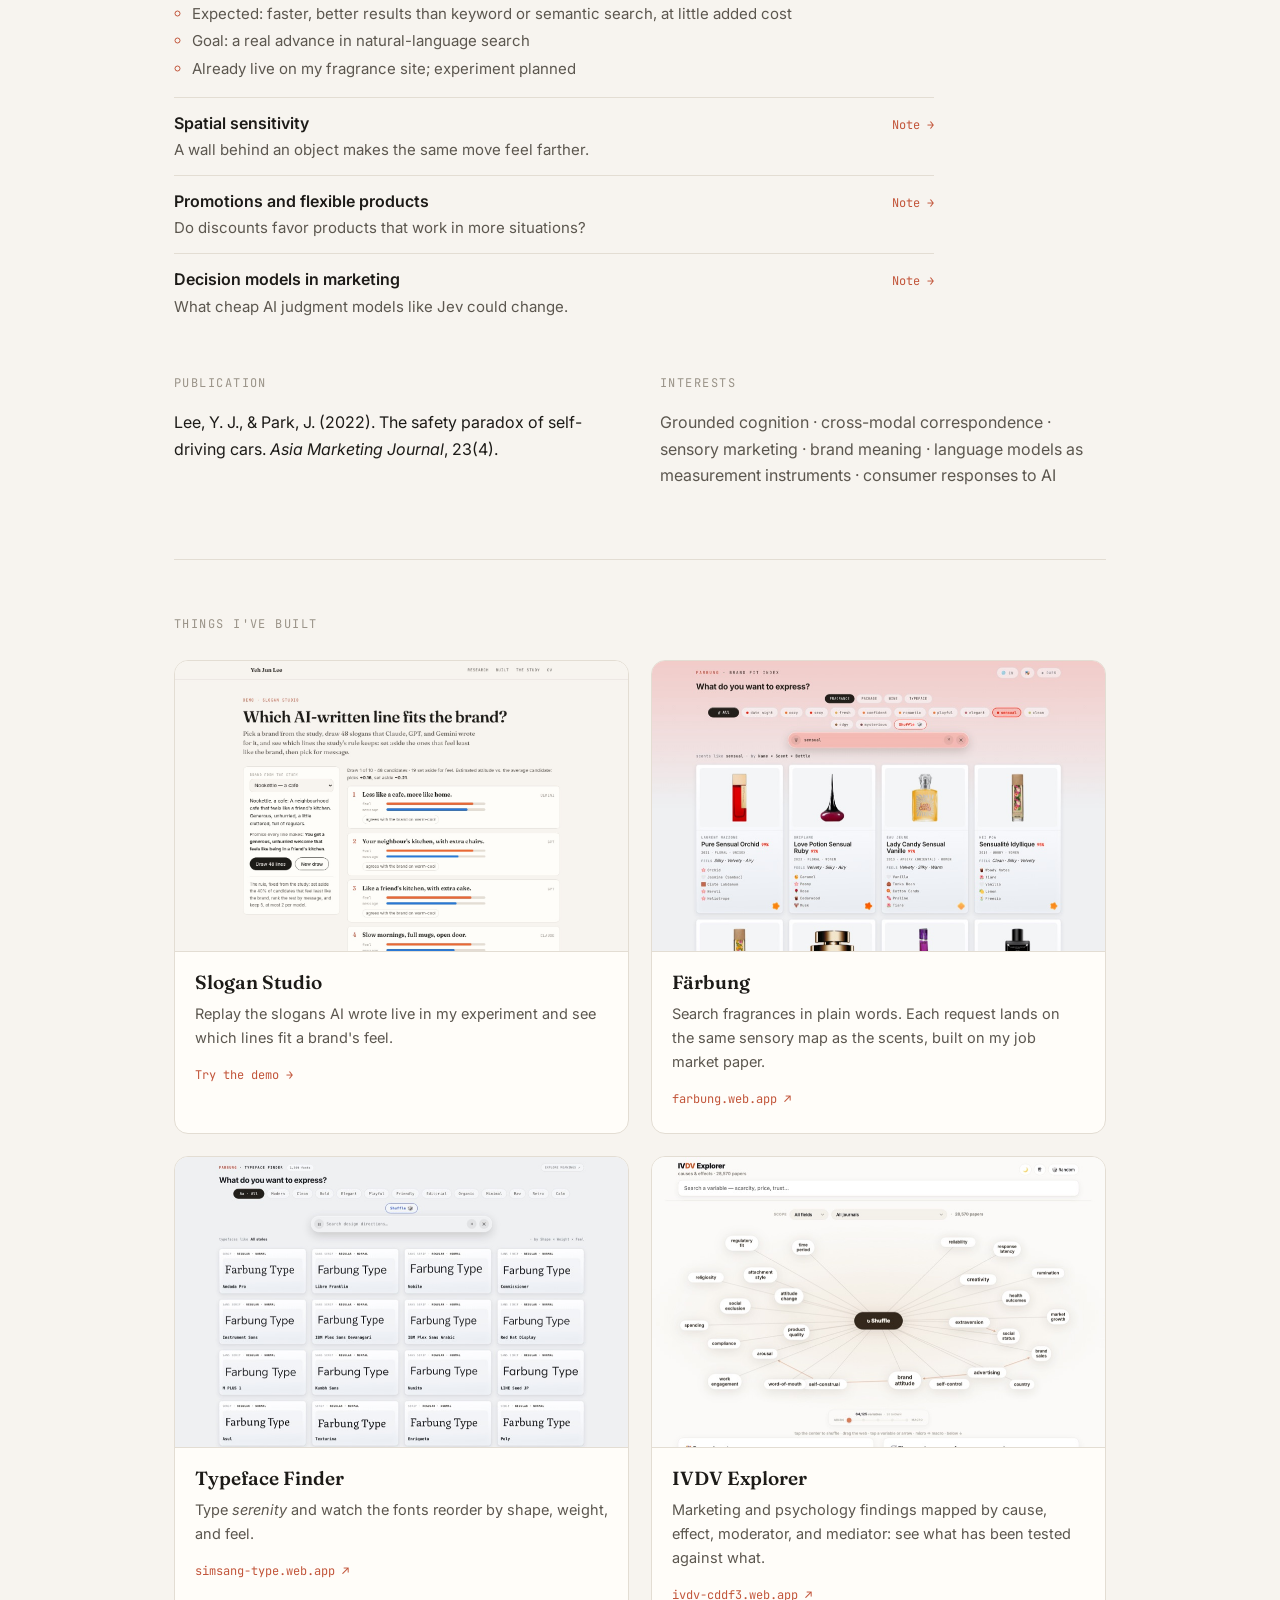
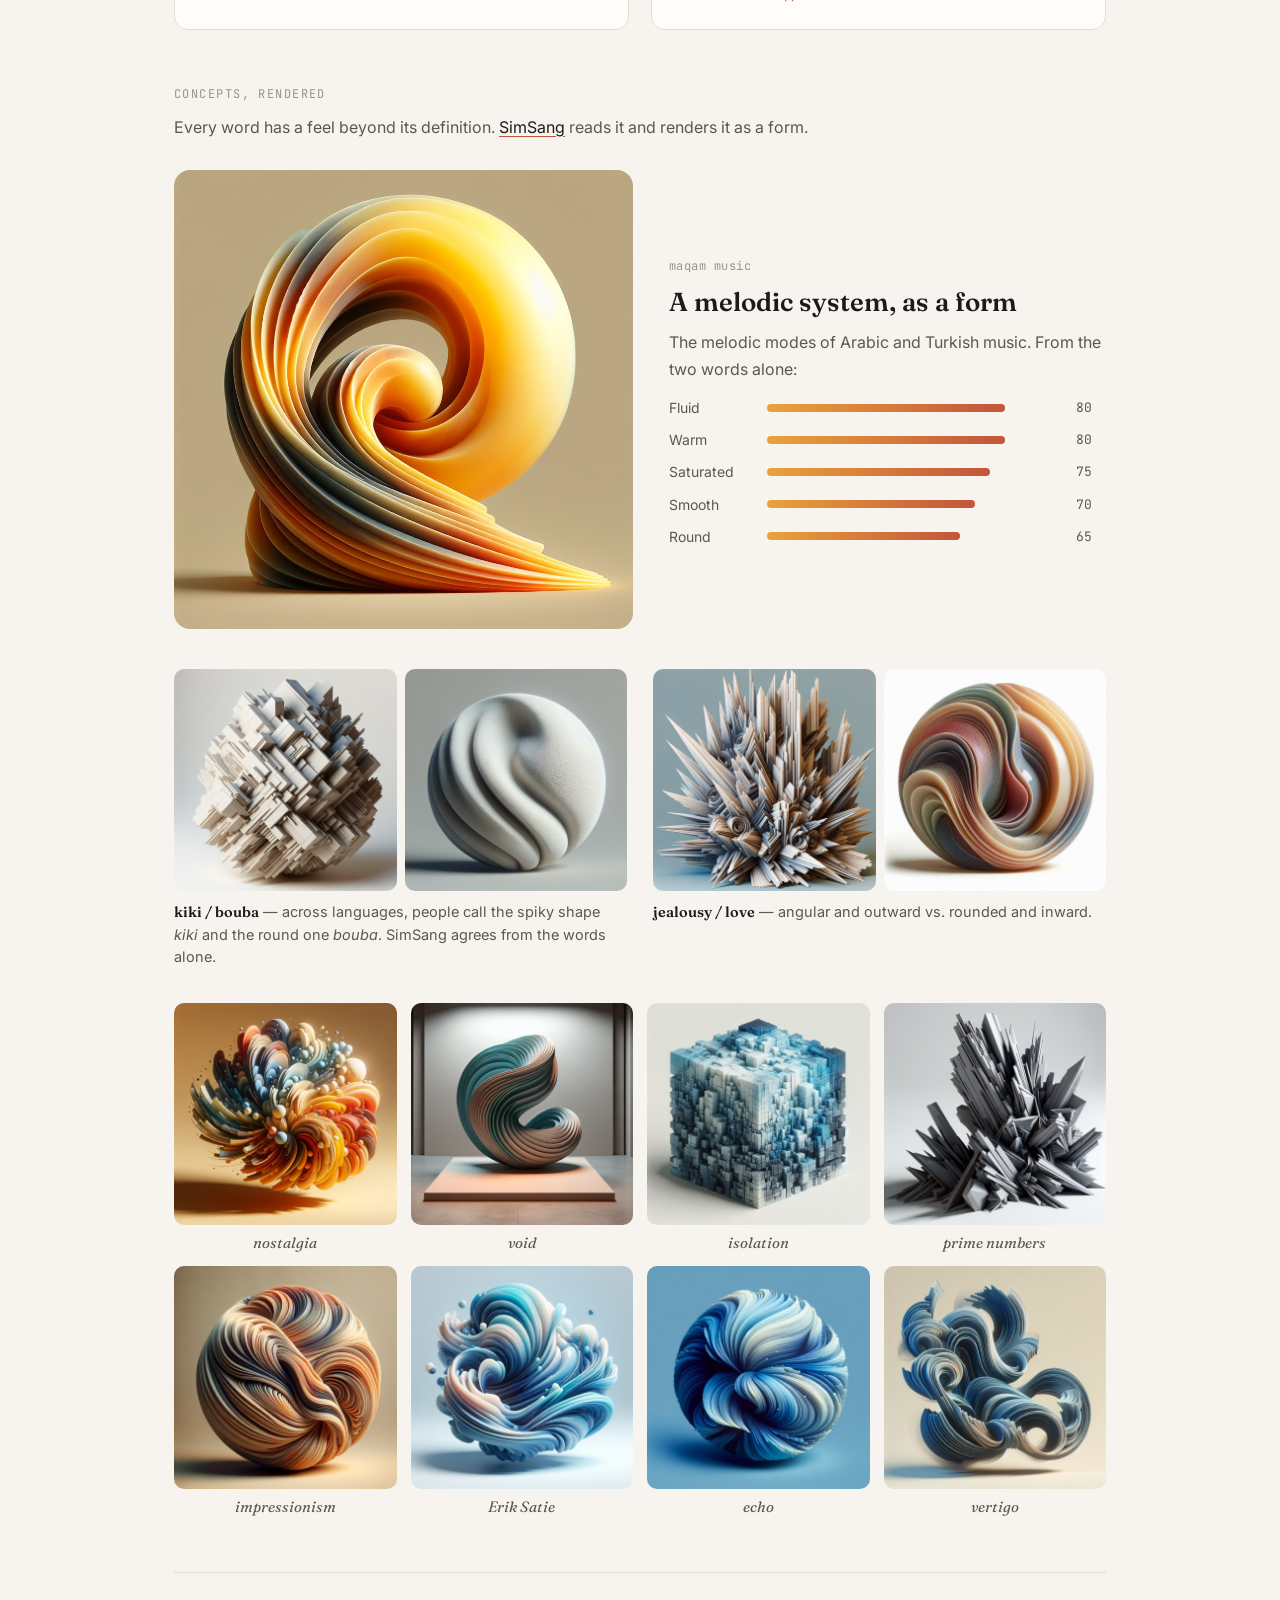
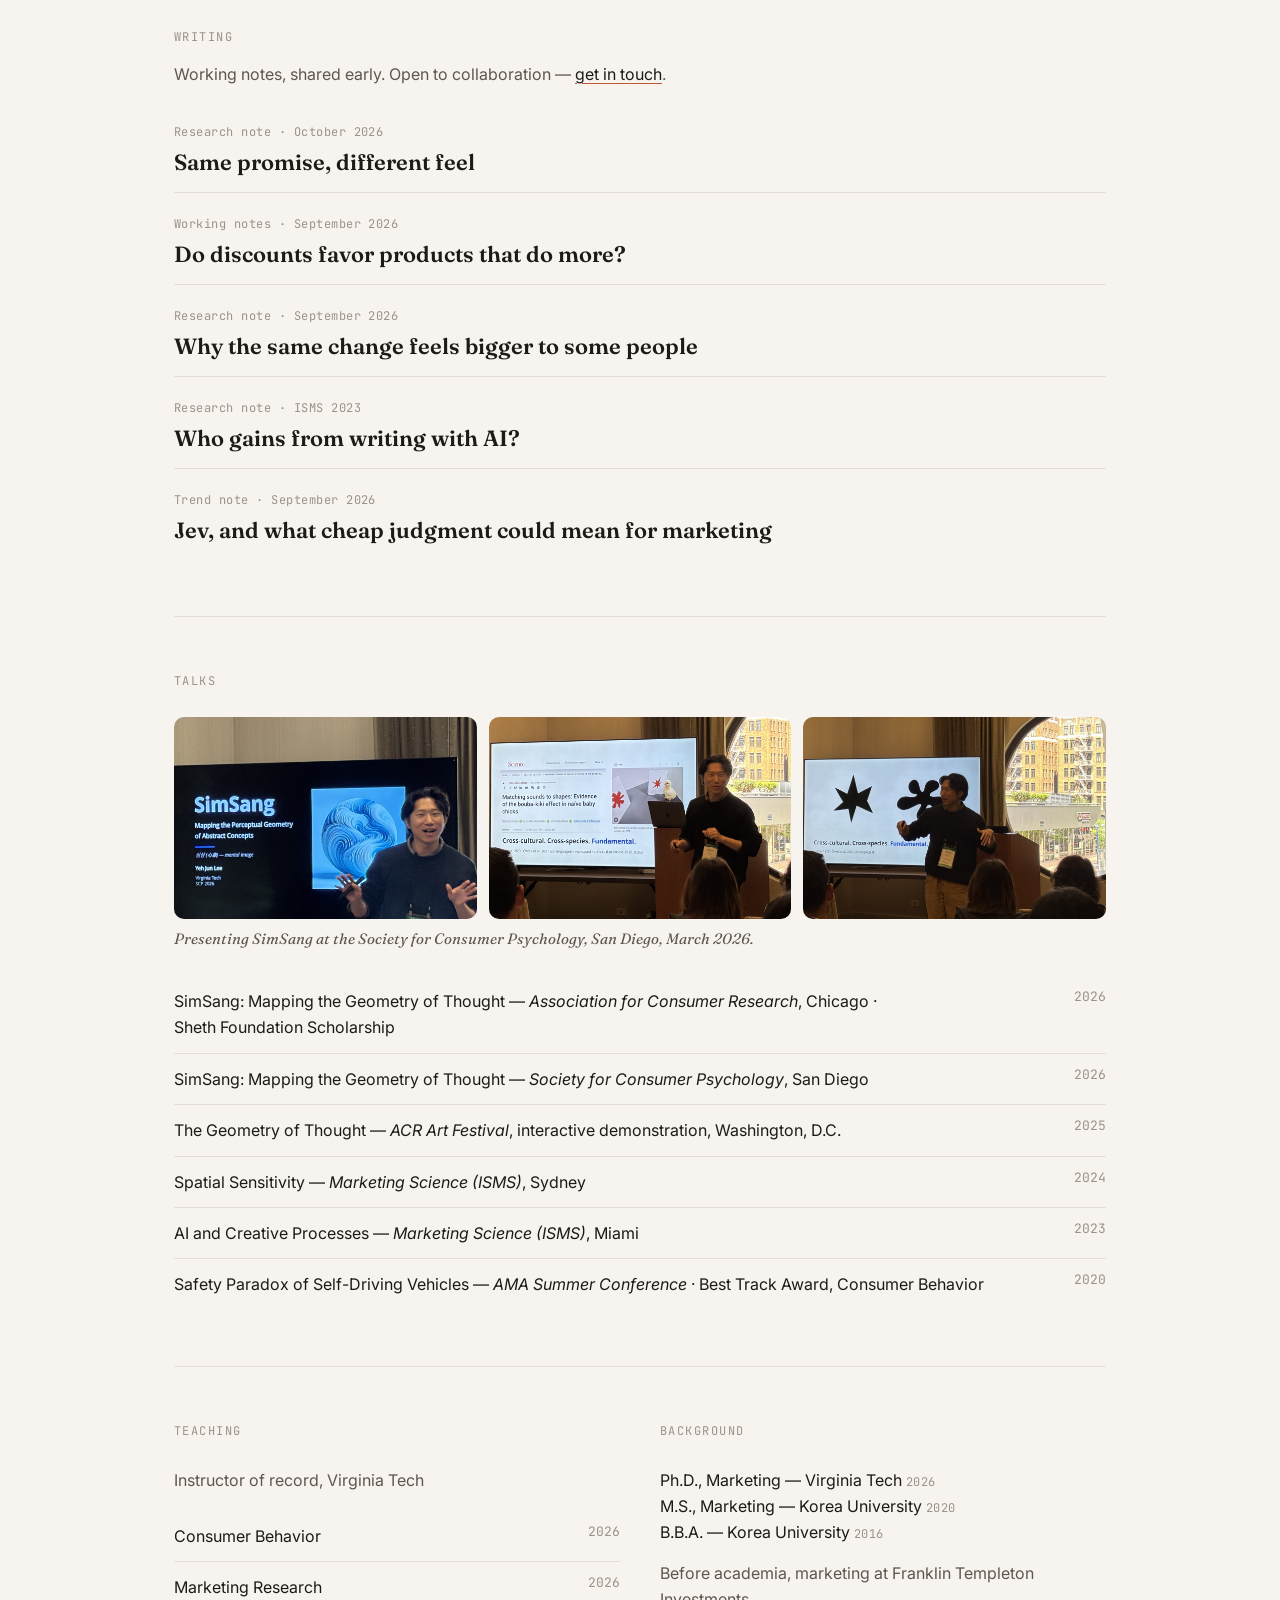
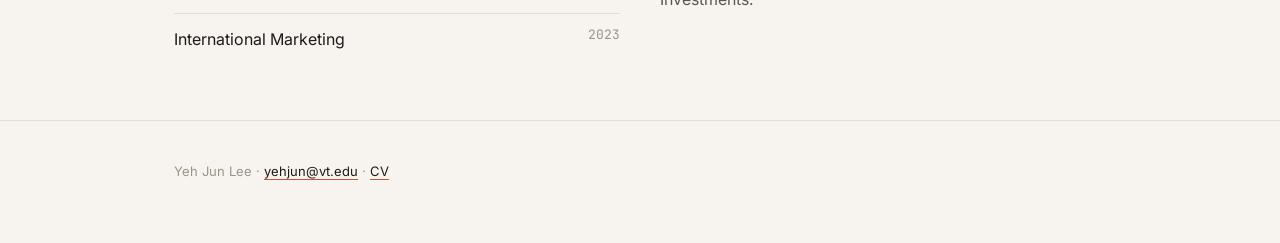
==== commit da09e8ff: "Add slogan study note and Slogan Studio demo; drop fragrance count and AI-creativity in-progress ite" ====
--- a/index.html
+++ b/index.html
@@ -46,6 +46,12 @@
       <div class="stat"><b>r = .80</b><span>agreement with human ratings</span></div>
       <div class="stat"><b>8</b><span>studies, incl. preregistered</span></div>
     </div>
+    <div class="spot">
+      <span class="tag">Inside the paper · preregistered</span>
+      <h3>Same promise, different feel</h3>
+      <p class="muted">AI models wrote slogans live for each participant. Among lines making the same promise, people preferred the ones whose feel fit the brand, beyond message, sentiment, and word-level features.</p>
+      <div class="meta"><a class="btn solid" href="writing/slogan-study.html">Read the study</a><a class="btn" href="studio/">Try the demo</a></div>
+    </div>
   </div>
 
   <h2 style="margin:48px 0 18px">In progress</h2>
@@ -61,7 +67,6 @@
     <li><div class="row"><b>Spatial sensitivity</b><a href="writing/spatial-sensitivity.html">Note →</a></div>A wall behind an object makes the same move feel farther.</li>
     <li><div class="row"><b>Promotions and flexible products</b><a href="writing/discounts-and-flexible-products.html">Note →</a></div>Do discounts favor products that work in more situations?</li>
     <li><div class="row"><b>Decision models in marketing</b><a href="writing/pages-that-decide.html">Note →</a></div>What cheap AI judgment models like Jev could change.</li>
-    <li><div class="row"><b>AI and creativity <span class="tag">ISMS 2023</span></b><a href="writing/ai-and-creativity.html">Note →</a></div>Less creative people do better work when they lean on AI.</li>
   </ul>
 
   <div class="two" style="margin-top:44px">
@@ -79,10 +84,16 @@
 <section id="built">
   <h2>Things I've built</h2>
   <div class="grid">
+    <a class="card" href="studio/">
+      <img src="img/studio.jpg" alt="Slogan Studio demo">
+      <div class="body"><h3>Slogan Studio</h3>
+      <p>Replay the slogans AI wrote live in my experiment and see which lines fit a brand's feel.</p>
+      <span class="go">Try the demo →</span></div>
+    </a>
     <a class="card" href="https://farbung.web.app/" target="_blank" rel="noopener">
       <img src="img/brandfit.jpg" alt="Färbung fragrance search">
       <div class="body"><h3>Färbung</h3>
-      <p>Search 26,000+ fragrances in plain words. Each request lands on the same sensory map as the scents, built on my job market paper.</p>
+      <p>Search fragrances in plain words. Each request lands on the same sensory map as the scents, built on my job market paper.</p>
       <span class="go">farbung.web.app ↗</span></div>
     </a>
     <a class="card" href="https://simsang-type.web.app/" target="_blank" rel="noopener">
@@ -144,6 +155,10 @@
 <section id="writing" class="writing">
   <h2>Writing</h2>
   <p class="muted" style="max-width:680px;margin-top:-12px">Working notes, shared early. Open to collaboration — <a class="inline" href="mailto:yehjun@vt.edu">get in touch</a>.</p>
+  <a class="entry" href="writing/slogan-study.html">
+    <span class="tag">Research note · October 2026</span>
+    <h3>Same promise, different feel</h3>
+  </a>
   <a class="entry" href="writing/discounts-and-flexible-products.html">
     <span class="tag">Working notes · September 2026</span>
     <h3>Do discounts favor products that do more?</h3>
--- a/style.css
+++ b/style.css
@@ -167,3 +167,6 @@
 .writing a.entry{padding:16px 0}
 .writing a.entry h3{margin:4px 0 0}
 @media (max-width:600px){.pts li{grid-template-columns:1fr;gap:2px}}
+
+.spot{margin-top:30px;padding:20px 22px;background:var(--card);border:1px solid var(--line);border-radius:14px}.spot .tag{margin-bottom:8px}.spot h3{margin-bottom:6px}.spot p{font-size:15.5px}.spot .meta{margin-top:12px}
+@media (min-width:760px){#built .grid{grid-template-columns:1fr 1fr}}
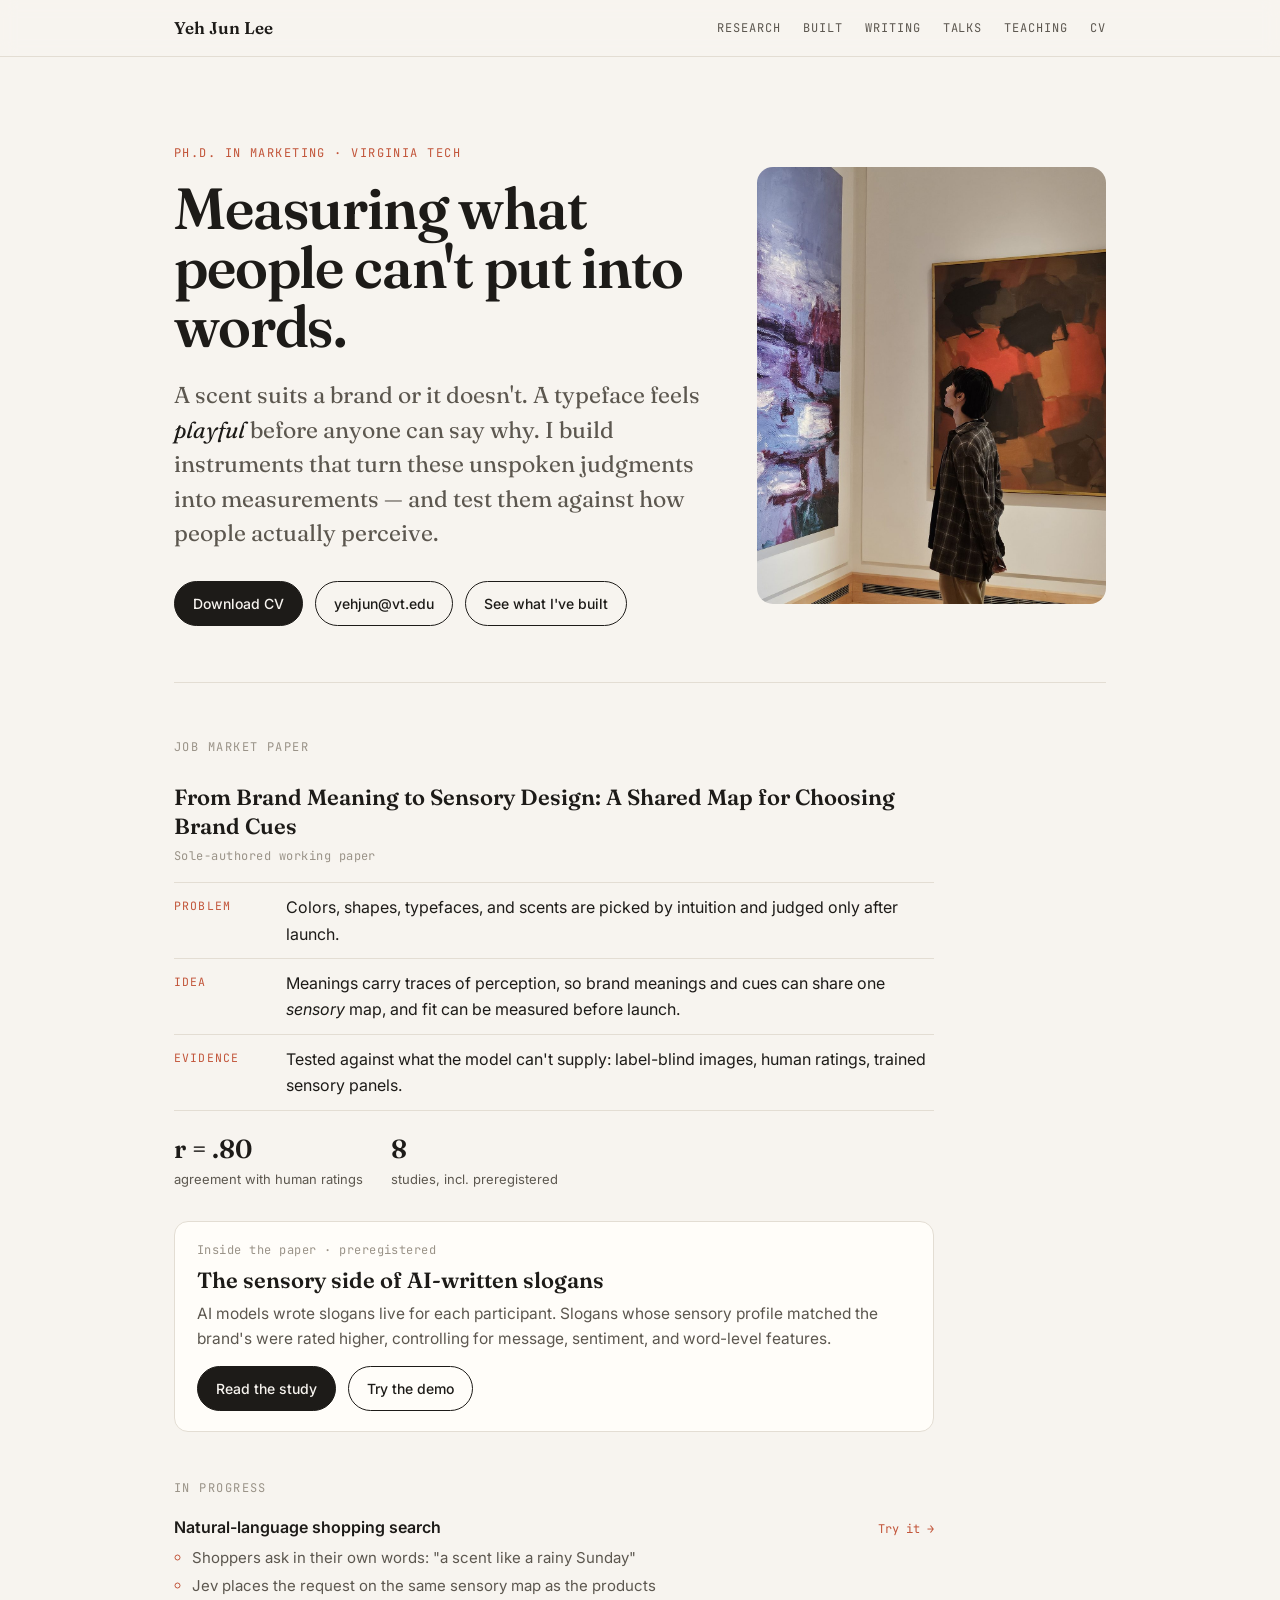
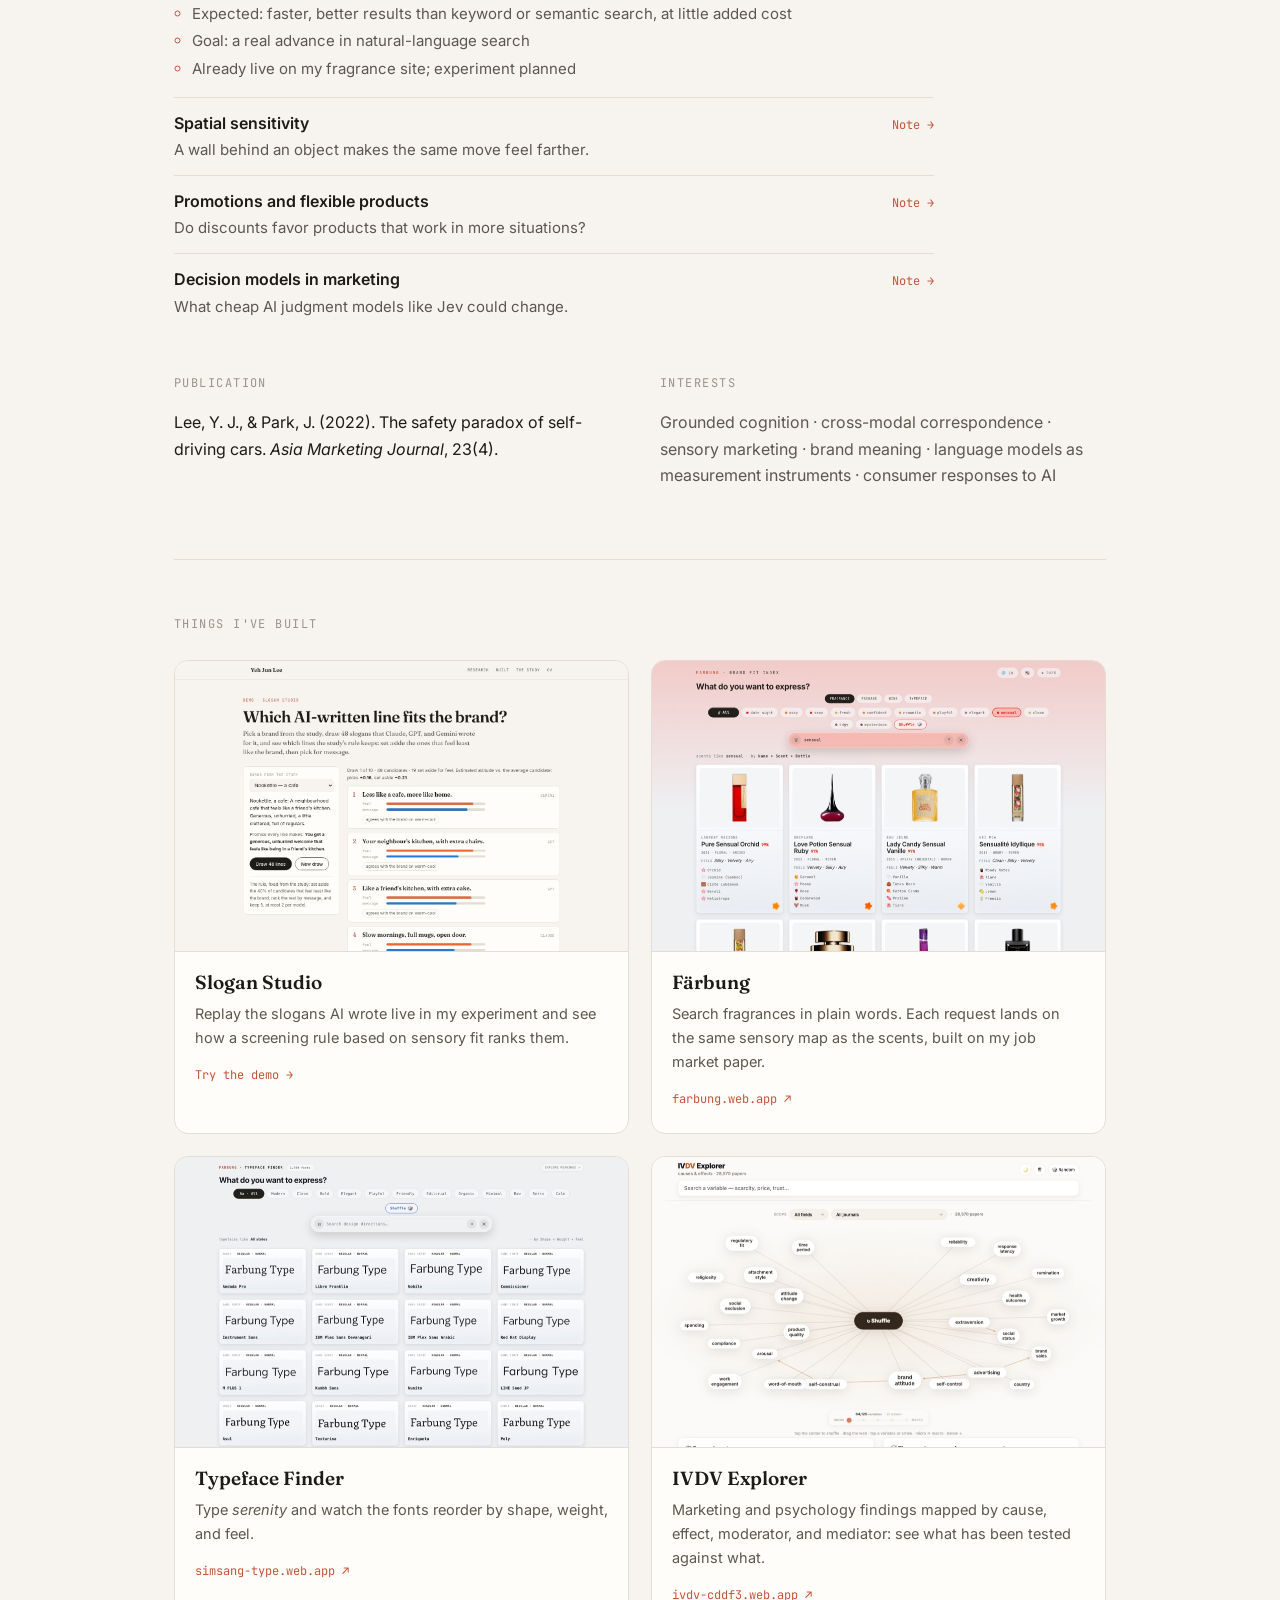
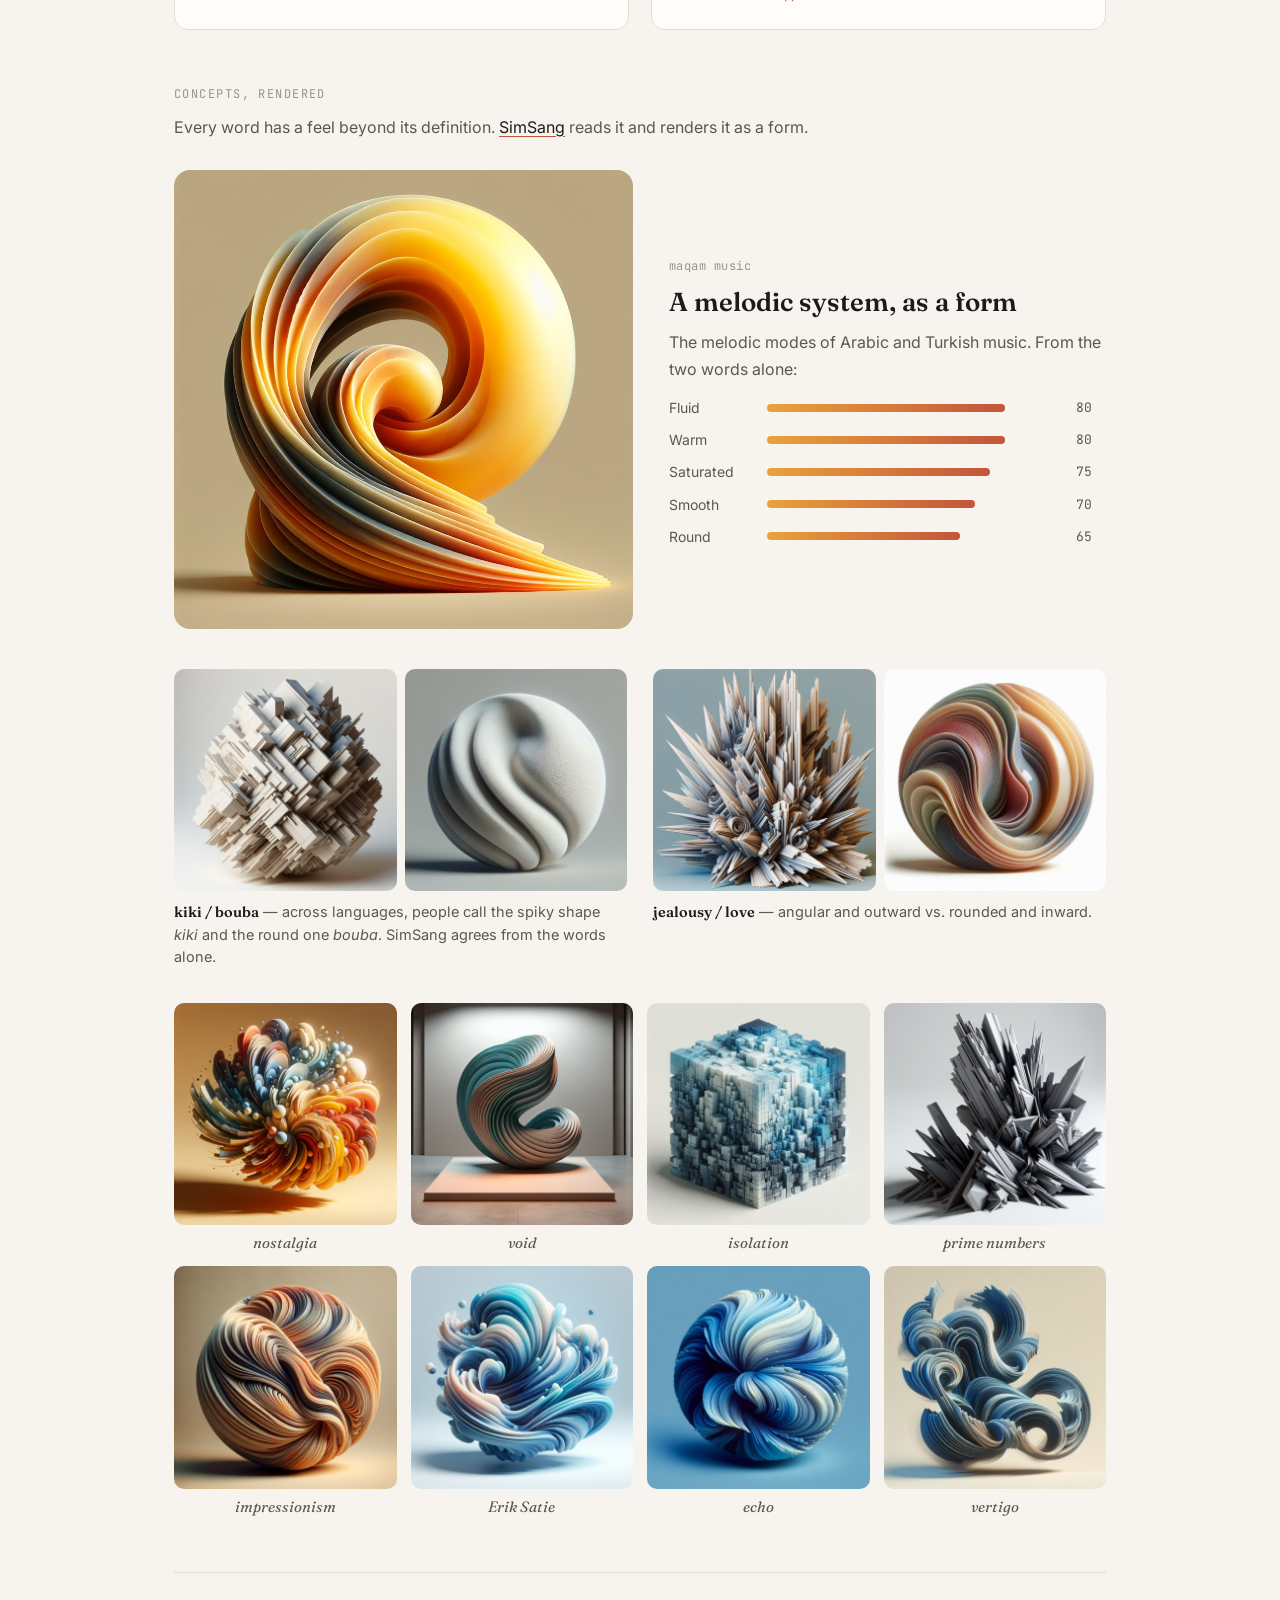
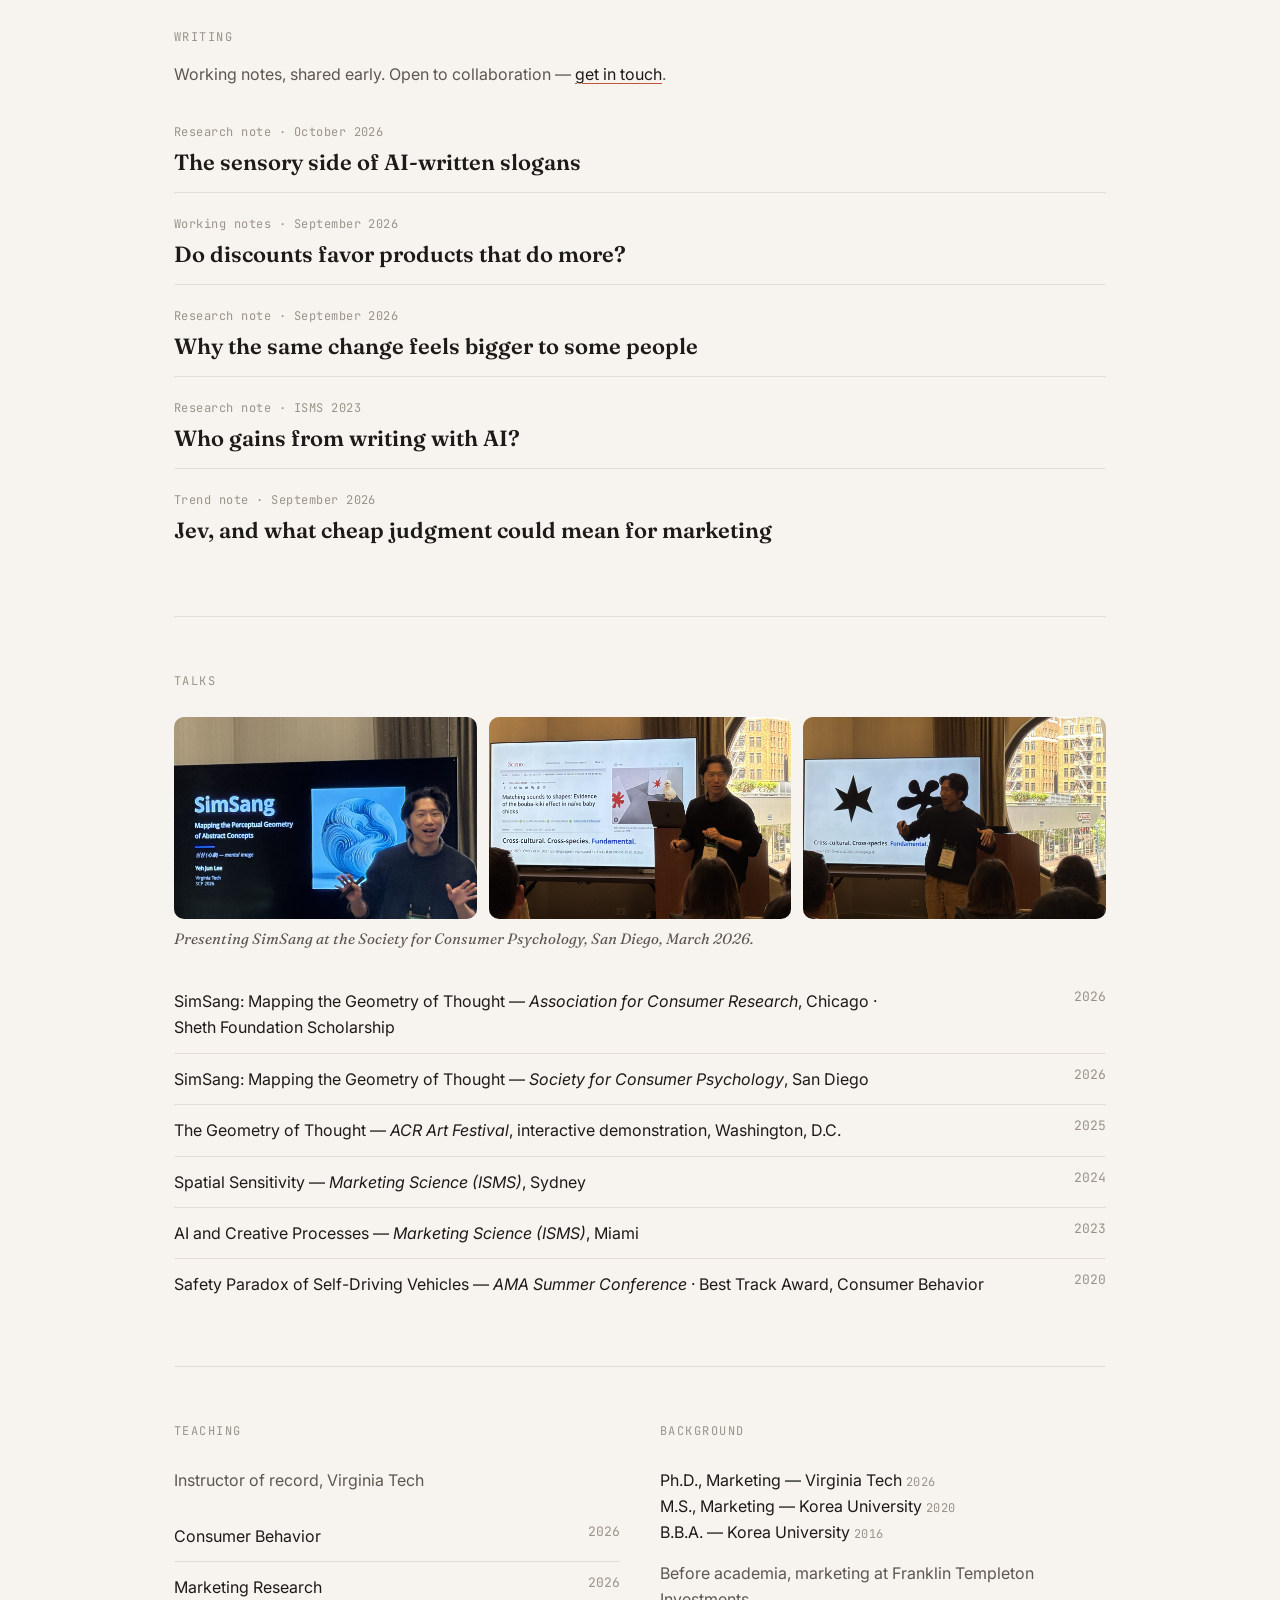
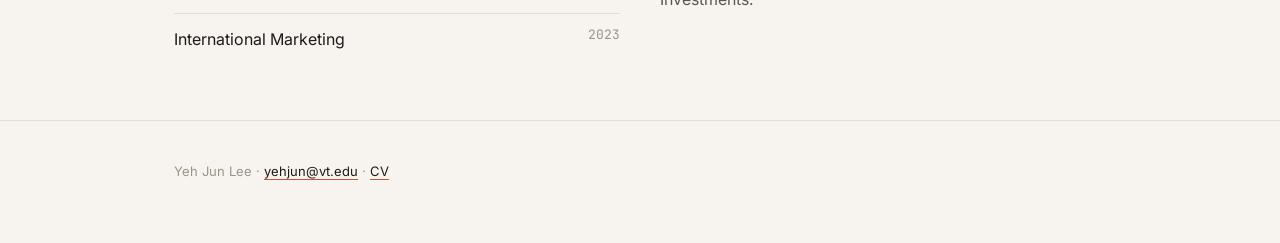
==== commit 0fb8e418: "Rewrite slogan study note and demo in plain research terms Ground the note in prior work (semantic d" ====
--- a/index.html
+++ b/index.html
@@ -48,8 +48,8 @@
     </div>
     <div class="spot">
       <span class="tag">Inside the paper · preregistered</span>
-      <h3>Same promise, different feel</h3>
-      <p class="muted">AI models wrote slogans live for each participant. Among lines making the same promise, people preferred the ones whose feel fit the brand, beyond message, sentiment, and word-level features.</p>
+      <h3>The sensory side of AI-written slogans</h3>
+      <p class="muted">AI models wrote slogans live for each participant. Slogans whose sensory profile matched the brand's were rated higher, controlling for message, sentiment, and word-level features.</p>
       <div class="meta"><a class="btn solid" href="writing/slogan-study.html">Read the study</a><a class="btn" href="studio/">Try the demo</a></div>
     </div>
   </div>
@@ -87,7 +87,7 @@
     <a class="card" href="studio/">
       <img src="img/studio.jpg" alt="Slogan Studio demo">
       <div class="body"><h3>Slogan Studio</h3>
-      <p>Replay the slogans AI wrote live in my experiment and see which lines fit a brand's feel.</p>
+      <p>Replay the slogans AI wrote live in my experiment and see how a screening rule based on sensory fit ranks them.</p>
       <span class="go">Try the demo →</span></div>
     </a>
     <a class="card" href="https://farbung.web.app/" target="_blank" rel="noopener">
@@ -157,7 +157,7 @@
   <p class="muted" style="max-width:680px;margin-top:-12px">Working notes, shared early. Open to collaboration — <a class="inline" href="mailto:yehjun@vt.edu">get in touch</a>.</p>
   <a class="entry" href="writing/slogan-study.html">
     <span class="tag">Research note · October 2026</span>
-    <h3>Same promise, different feel</h3>
+    <h3>The sensory side of AI-written slogans</h3>
   </a>
   <a class="entry" href="writing/discounts-and-flexible-products.html">
     <span class="tag">Working notes · September 2026</span>
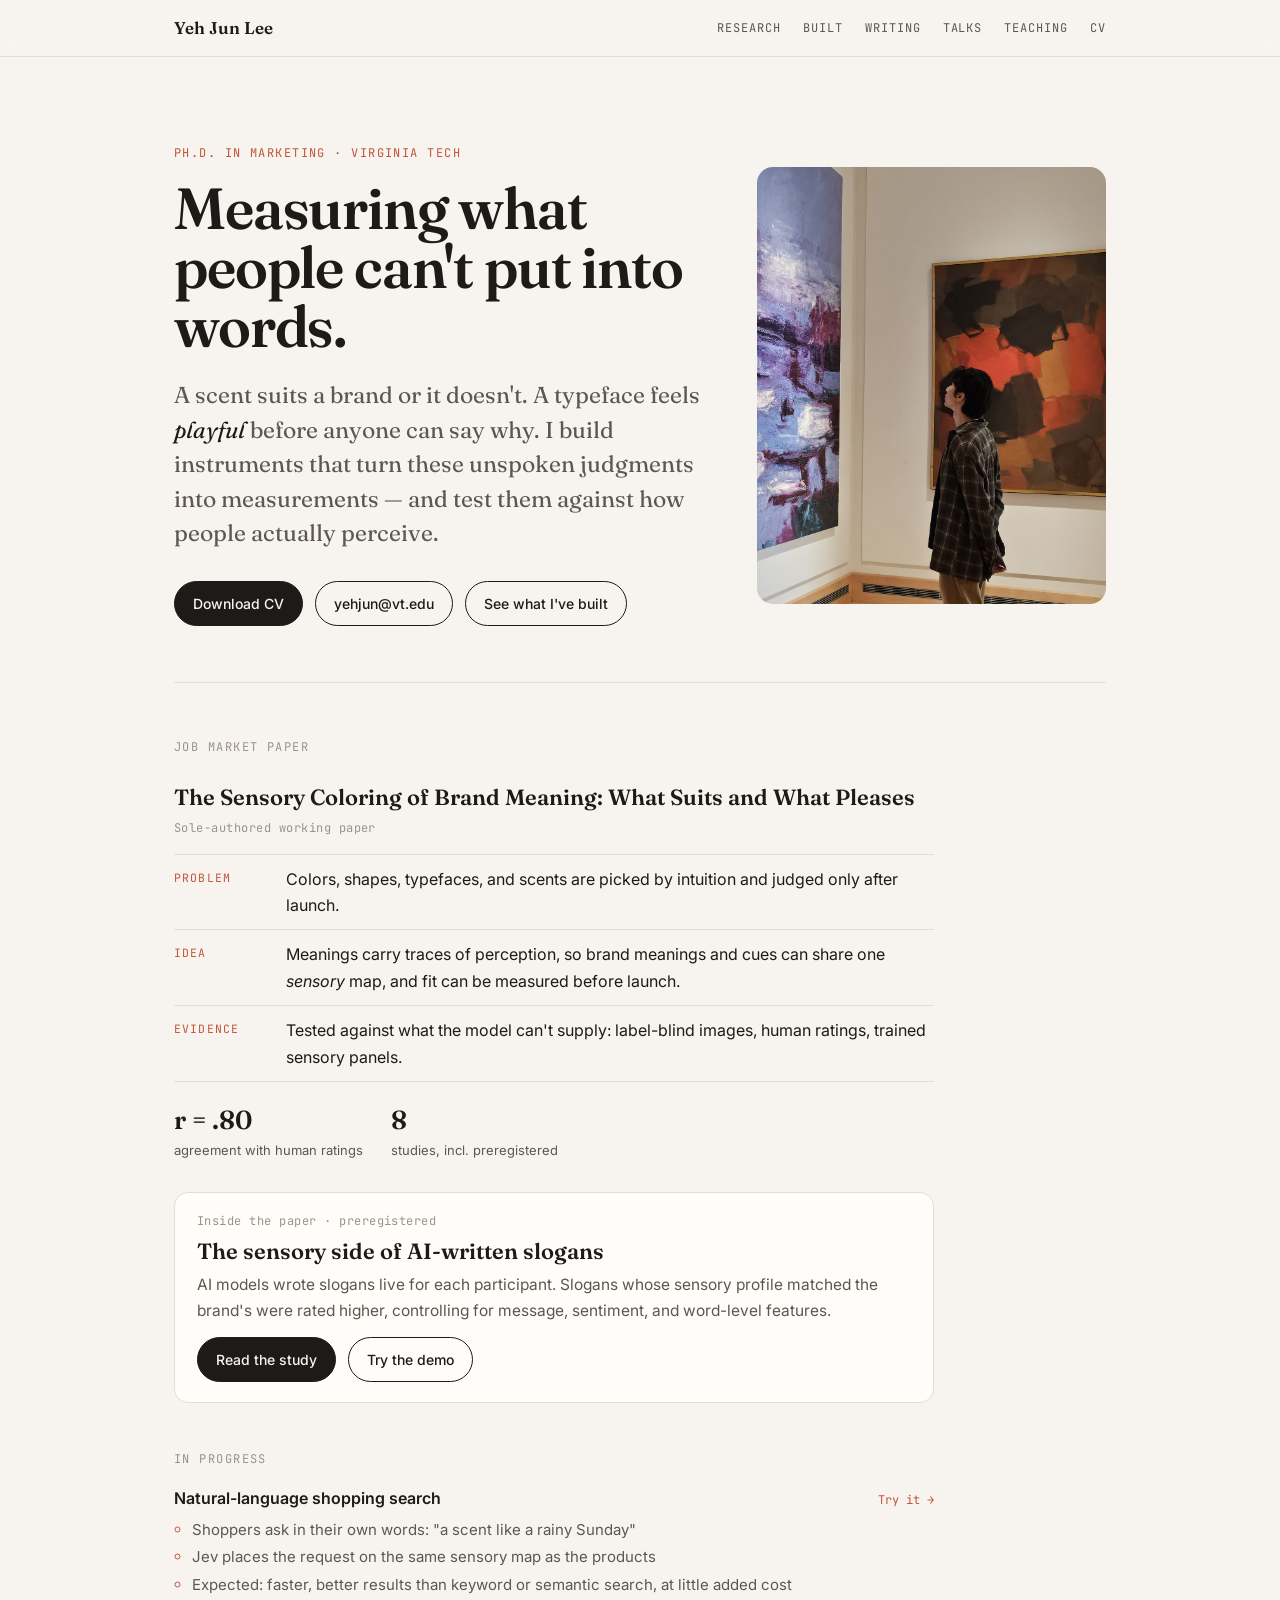
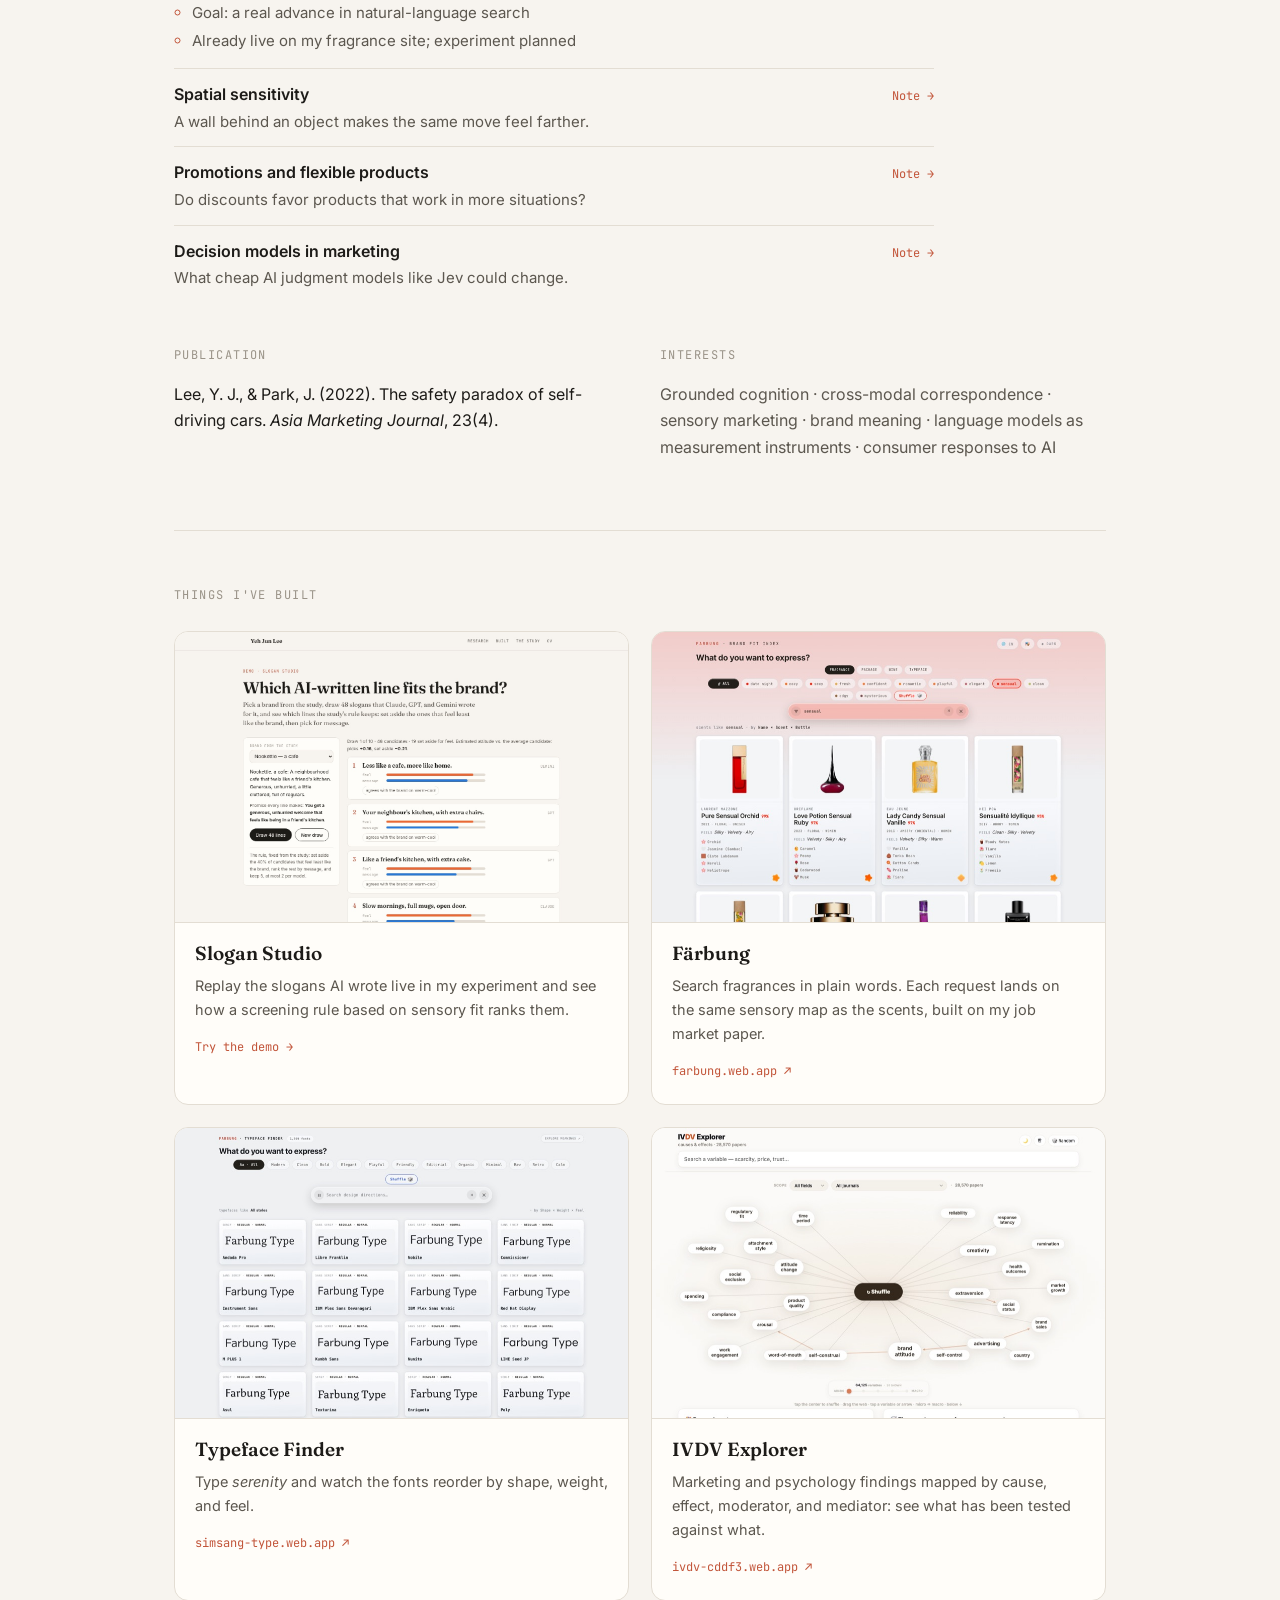
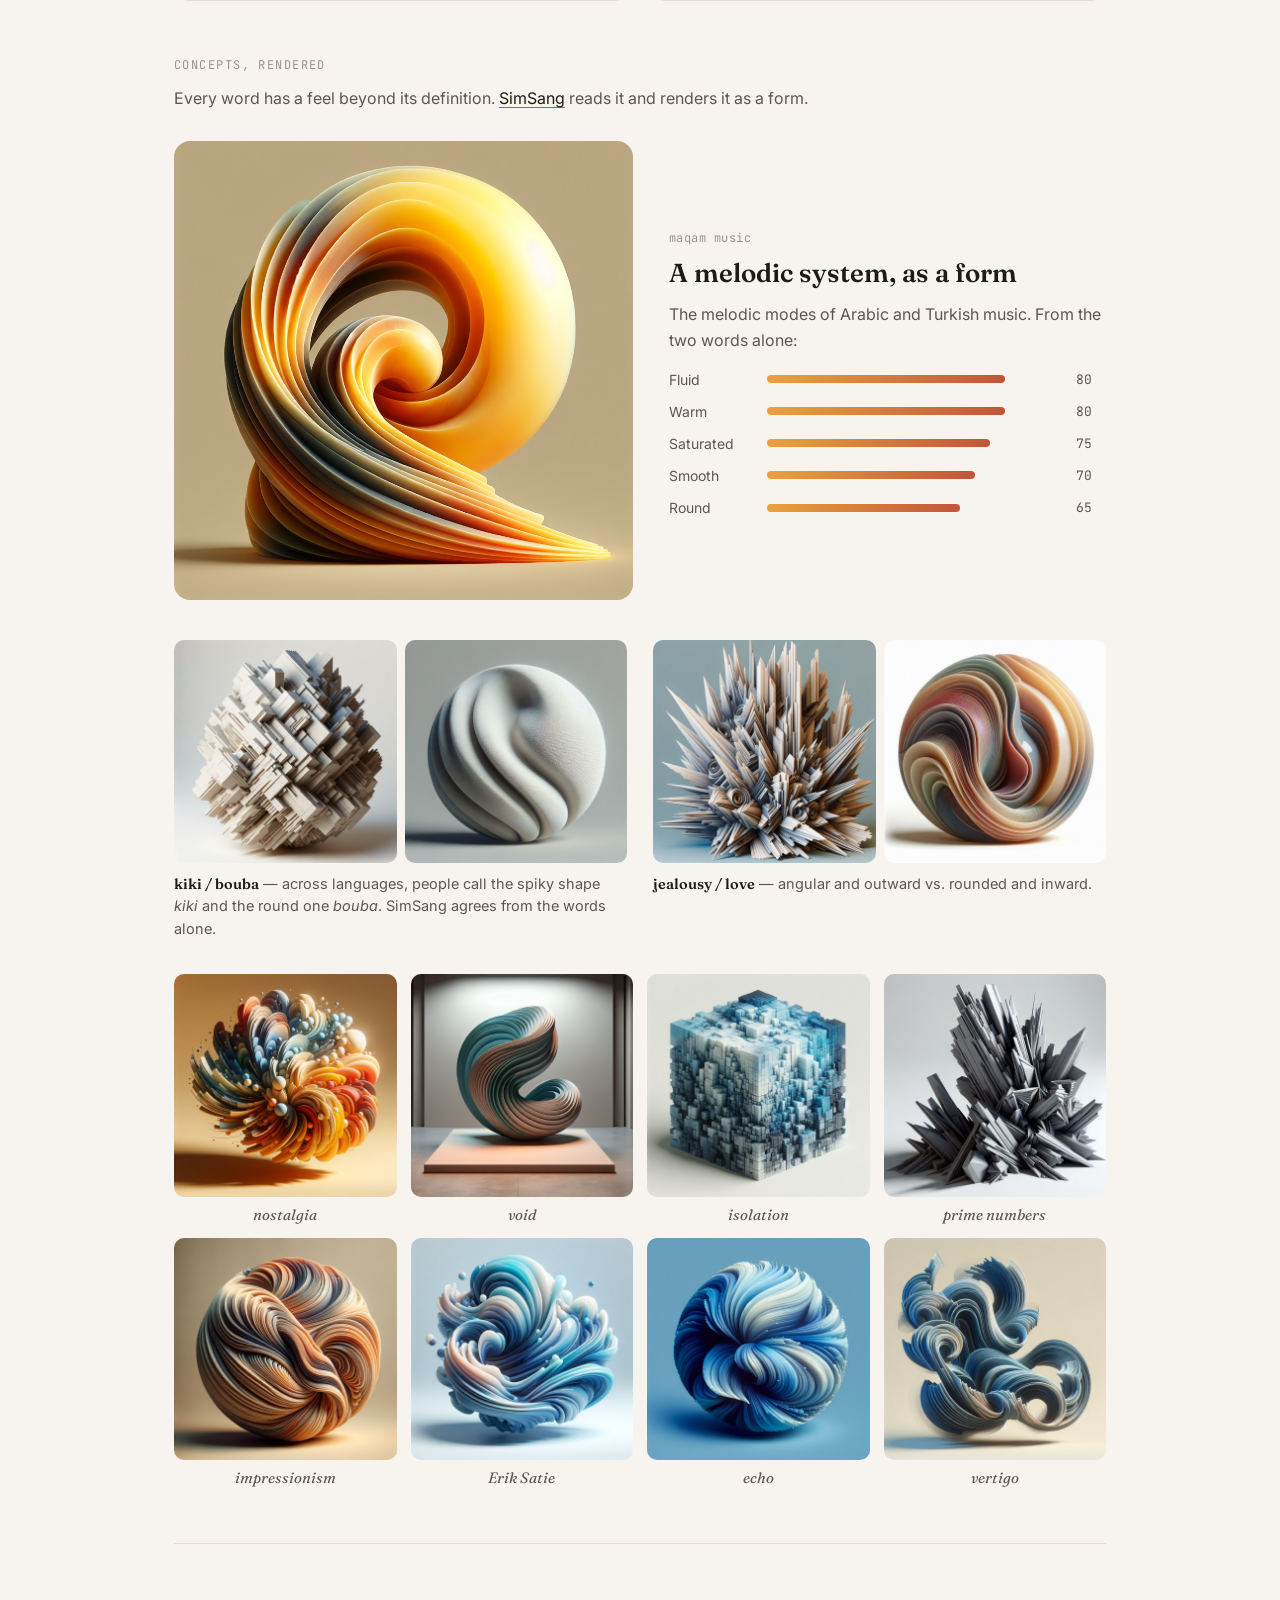
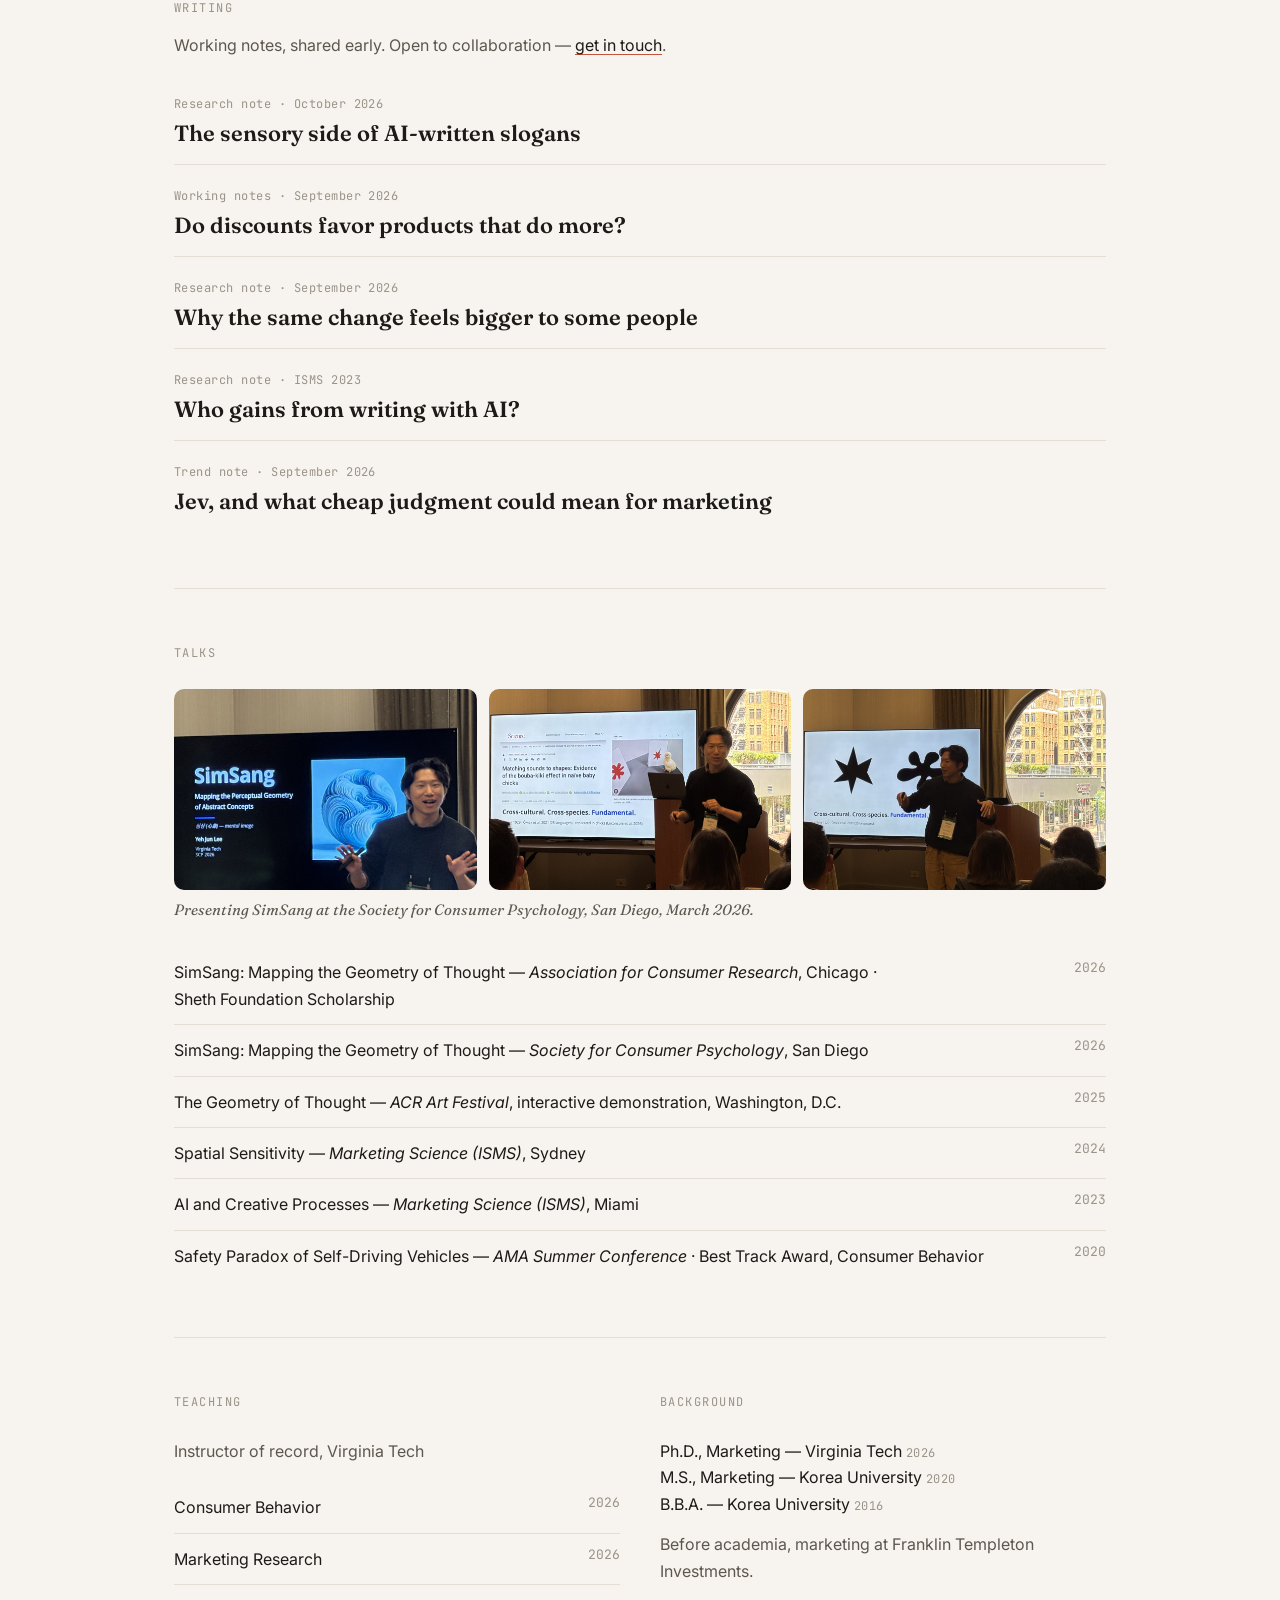
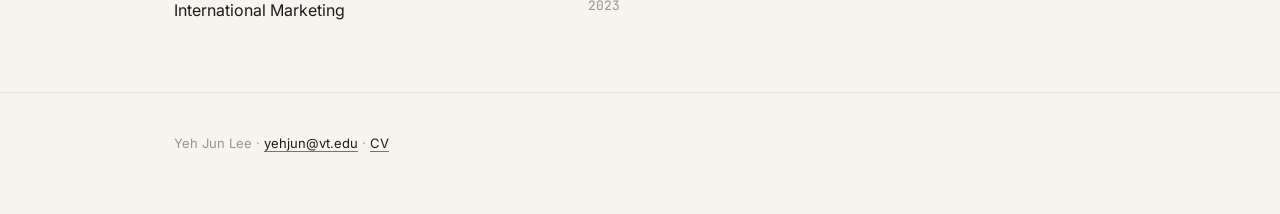
==== commit 3cdfb835: "Slogan study: add control ladder, meaning-held-fixed, list and brand charts; demo shows real ratings" ====
--- a/index.html
+++ b/index.html
@@ -35,7 +35,7 @@
 <section id="research">
   <h2>Job market paper</h2>
   <div class="paper">
-    <h3>From Brand Meaning to Sensory Design: A Shared Map for Choosing Brand Cues</h3>
+    <h3>The Sensory Coloring of Brand Meaning: What Suits and What Pleases</h3>
     <span class="tag">Sole-authored working paper</span>
     <ul class="pts">
       <li><b>Problem</b><span>Colors, shapes, typefaces, and scents are picked by intuition and judged only after launch.</span></li>
--- a/style.css
+++ b/style.css
@@ -1,5 +1,4 @@
 :root{--c1:#2a78d6;--c2:#eb6834;--bg:#f7f4ef;--ink:#1d1b18;--soft:#5c574f;--faint:#9a9388;--line:#e3ddd3;--card:#fffdf9;--accent:#c2553a}
-@media (prefers-color-scheme:dark){:root{--c1:#3987e5;--c2:#d95926;--bg:#1c1a17;--ink:#f1ece4;--soft:#b5ada1;--faint:#7d766c;--line:#34302a;--card:#24211d;--accent:#e07a5c}}
 *{box-sizing:border-box}
 html{scroll-behavior:smooth}
 body{margin:0;background:var(--bg);color:var(--ink);font:16px/1.65 Inter,system-ui,-apple-system,sans-serif;-webkit-font-smoothing:antialiased}
@@ -106,6 +105,7 @@
 .clegend i{display:inline-block;width:11px;height:11px;border-radius:3px;margin-right:7px;vertical-align:-1px}
 .clegend i.s0,.cbar.s0{background:var(--c1);fill:var(--c1)}
 .clegend i.s1,.cbar.s1{background:var(--c2);fill:var(--c2)}
+.cbar.m{fill:var(--line)}
 .cpanels{display:grid;grid-template-columns:repeat(auto-fit,minmax(130px,1fr));gap:10px 18px}
 .cpt{font:600 13.5px Inter,sans-serif;text-align:center}.cps{font-size:12px;color:var(--faint);text-align:center}
 .cfoot{font:400 11.5px "JetBrains Mono",monospace;color:var(--soft);text-align:center;margin-top:2px}
